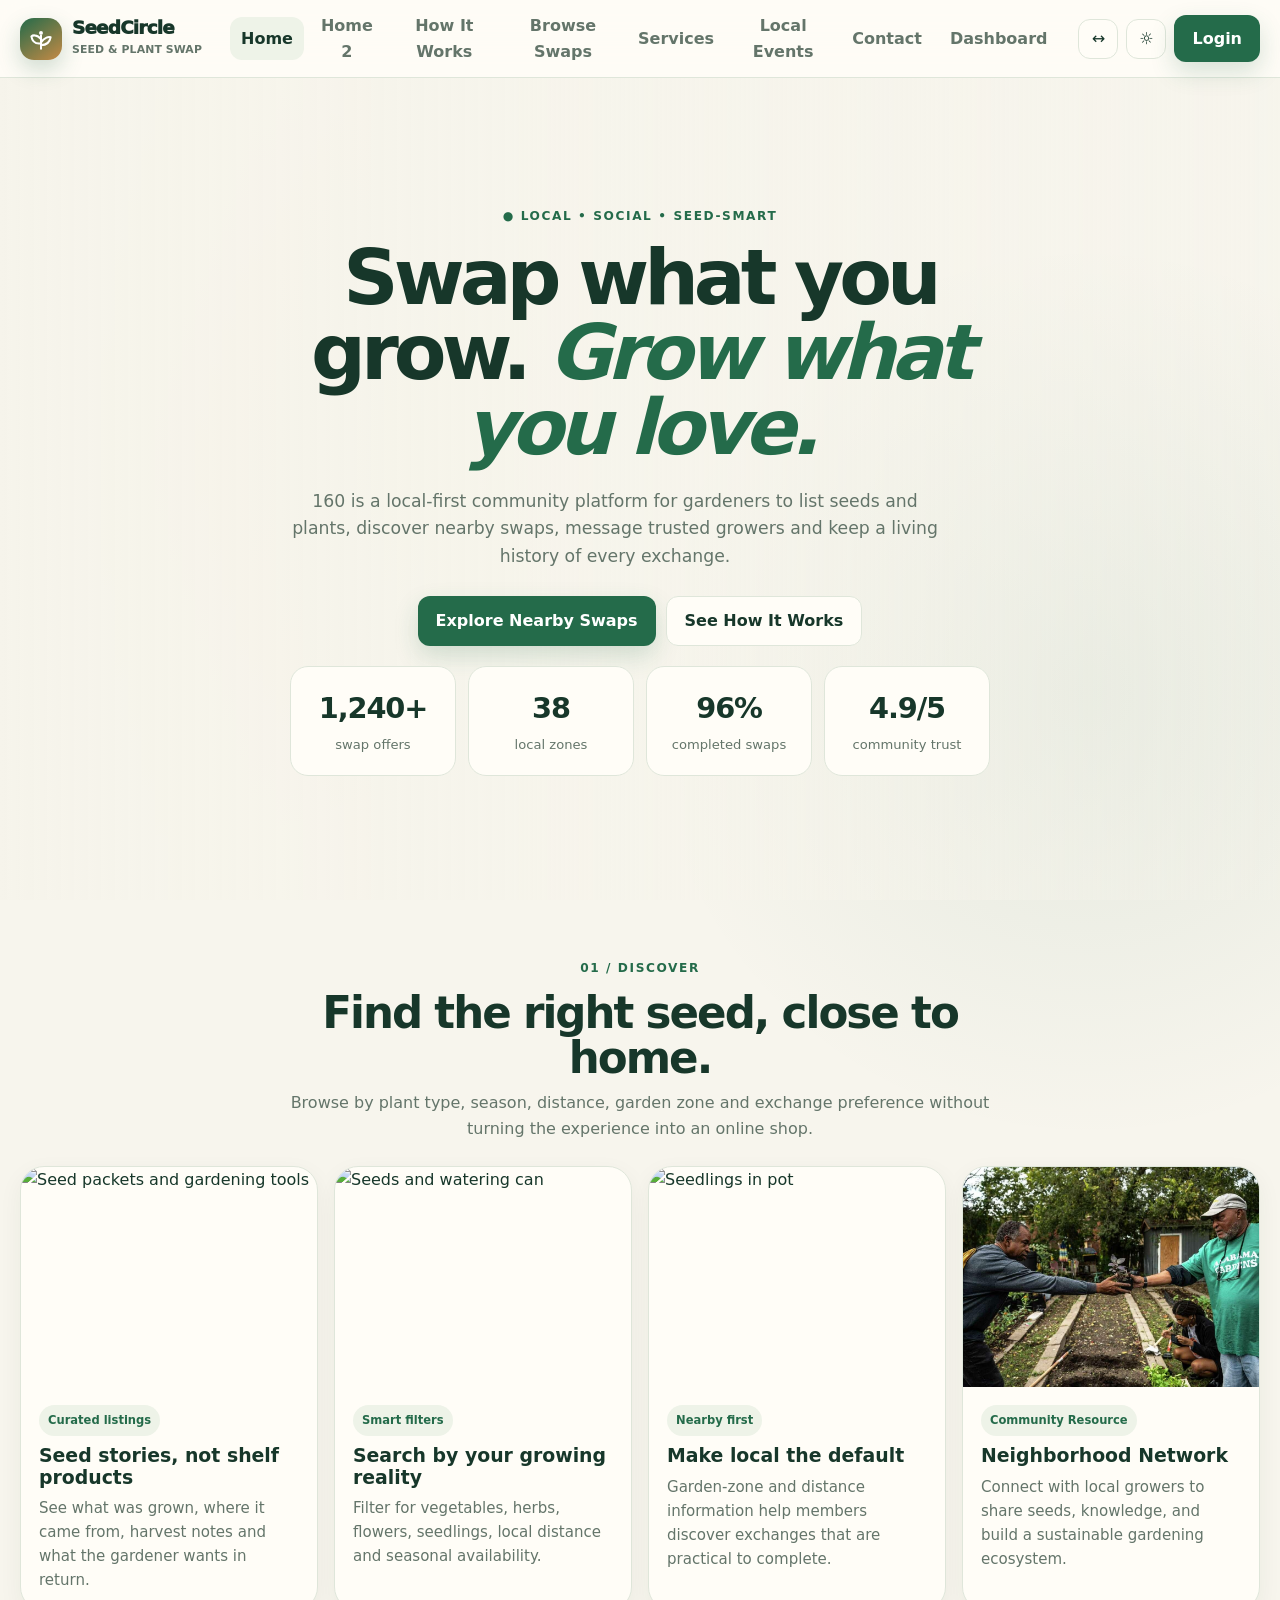
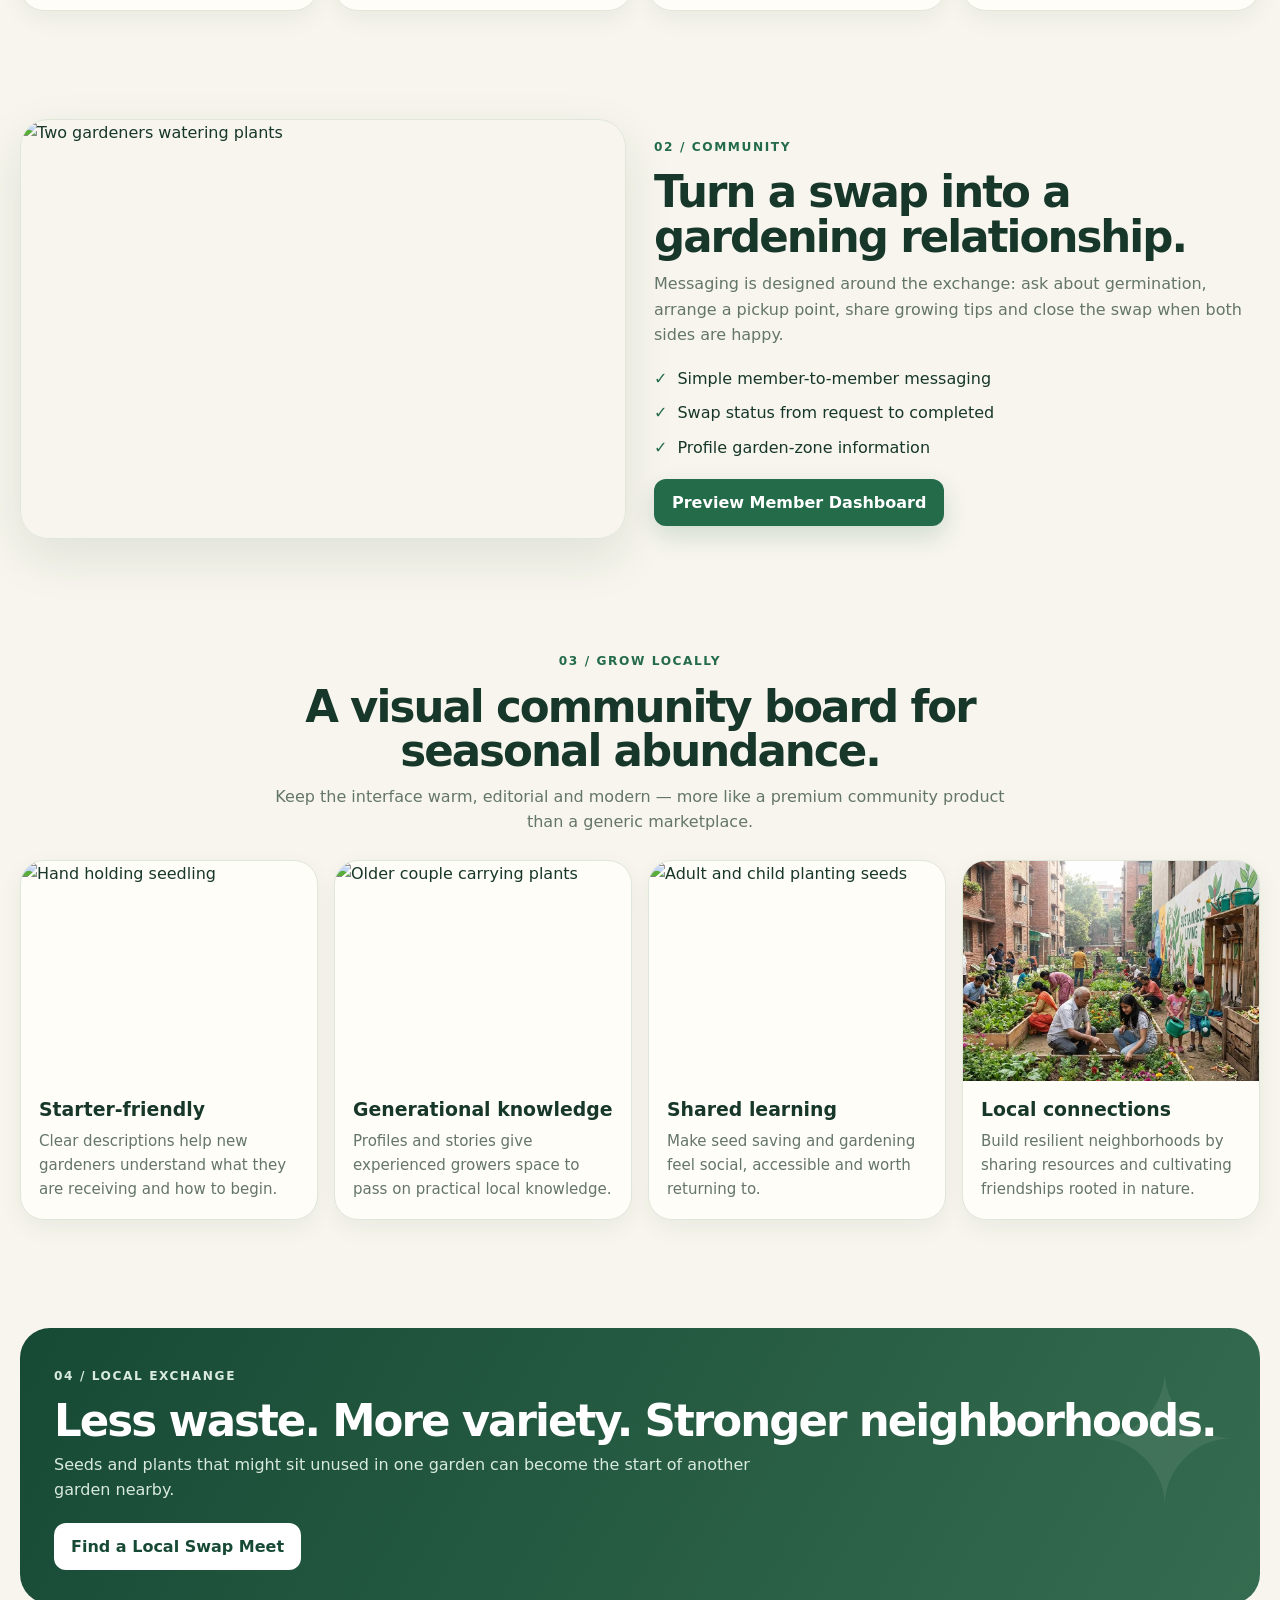
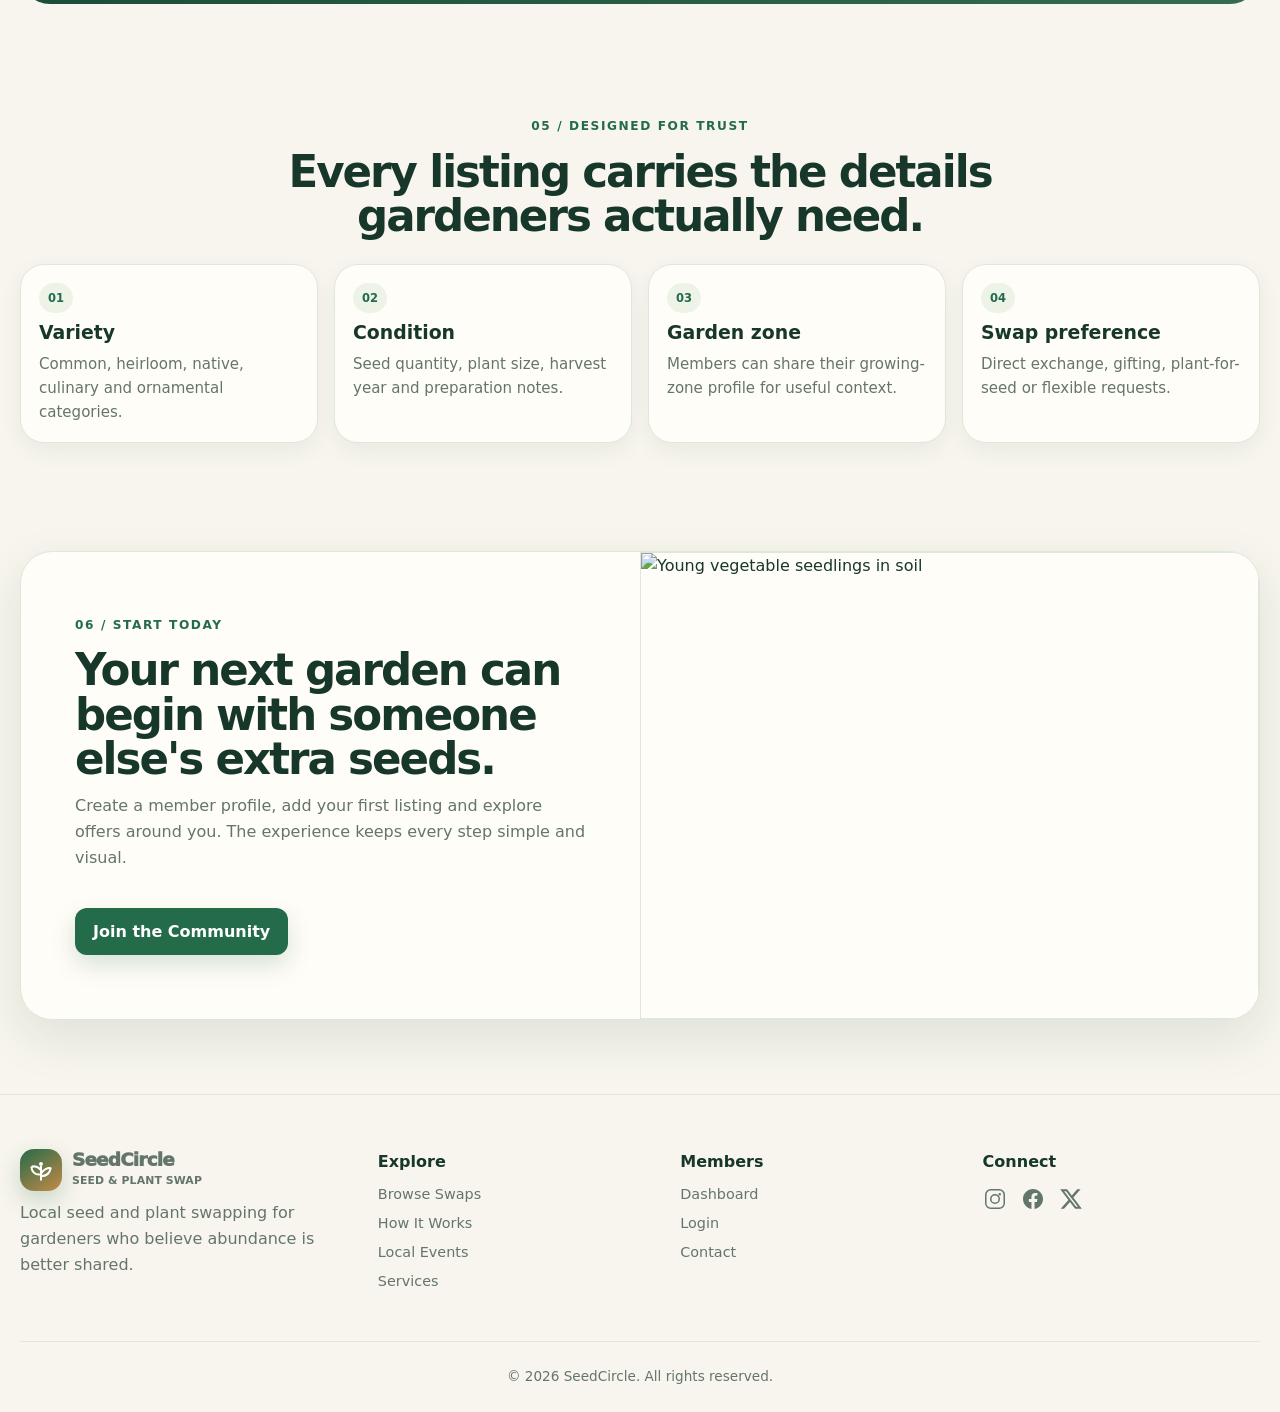
==== index.html @ cebc6e41 "Initial commit" ====
<!DOCTYPE html>
<html lang="en">
<head>
<meta charset="UTF-8">
<meta name="viewport" content="width=device-width, initial-scale=1.0">
<meta name="theme-color" content="#1d4d3b">
<meta name="description" content="160 — Local Seed & Plant Swap Community Platform. Discover, swap and grow with nearby gardeners.">
<link rel="icon" type="image/svg+xml" href="data:image/svg+xml,%3Csvg xmlns='http://www.w3.org/2000/svg' viewBox='0 0 32 32'%3E%3Cdefs%3E%3ClinearGradient id='g' x1='0%25' y1='0%25' x2='100%25' y2='100%25'%3E%3Cstop offset='0%25' stop-color='%23246b4a'/%3E%3Cstop offset='100%25' stop-color='%23c58a45'/%3E%3C/linearGradient%3E%3C/defs%3E%3Crect width='32' height='32' rx='9' fill='url(%23g)'/%3E%3Cpath d='M16 27V12M16 16C11 10 6 12 5 13c1 6 4 9 11 8M16 20c4-6 9-7 11-6-1 6-4 9-11 9' fill='none' stroke='%23ffffff' stroke-width='2.3' stroke-linecap='round' stroke-linejoin='round'/%3E%3Ccircle cx='16' cy='9' r='2.2' fill='%23ffffff'/%3E%3C/svg%3E">
<link rel="apple-touch-icon" href="data:image/svg+xml,%3Csvg xmlns='http://www.w3.org/2000/svg' viewBox='0 0 32 32'%3E%3Cdefs%3E%3ClinearGradient id='g' x1='0%25' y1='0%25' x2='100%25' y2='100%25'%3E%3Cstop offset='0%25' stop-color='%23246b4a'/%3E%3Cstop offset='100%25' stop-color='%23c58a45'/%3E%3C/linearGradient%3E%3C/defs%3E%3Crect width='32' height='32' rx='9' fill='url(%23g)'/%3E%3Cpath d='M16 27V12M16 16C11 10 6 12 5 13c1 6 4 9 11 8M16 20c4-6 9-7 11-6-1 6-4 9-11 9' fill='none' stroke='%23ffffff' stroke-width='2.3' stroke-linecap='round' stroke-linejoin='round'/%3E%3Ccircle cx='16' cy='9' r='2.2' fill='%23ffffff'/%3E%3C/svg%3E">
<title>160 — Local Seed & Plant Swap Community</title>
<link rel="stylesheet" href="css/style.css">

<style>
#home1 .hero-viewport {
    background: linear-gradient(90deg, rgba(246,244,235,1) 0%, rgba(246,244,235,0.85) 40%, rgba(246,244,235,0.2) 100%), url('https://images.pexels.com/photos/7782153/pexels-photo-7782153.jpeg?auto=compress&cs=tinysrgb&w=2400') center center / cover no-repeat;
    width: 100%;
}
#home1 .hero {
    grid-template-columns: 1fr;
}
#home1 .hero-copy {
    max-width: 700px;
    margin: 0 auto;
    text-align: center;
}
#home1 .hero-actions {
    justify-content: center;
}
#home1 .statbar {
    justify-content: center;
}
</style>

</head>
<body>
<header class="topbar">
<nav class="nav container">
<a class="brand" href="#" onclick="go('home1');return false" aria-label="SeedCircle Home"><span class="brand-mark"><svg viewBox="0 0 32 32" aria-hidden="true"><path d="M16 27V12M16 16C11 10 6 12 5 13c1 6 4 9 11 8M16 20c4-6 9-7 11-6-1 6-4 9-11 9" fill="none" stroke="currentColor" stroke-width="2.3" stroke-linecap="round" stroke-linejoin="round"/><circle cx="16" cy="9" r="2.2" fill="currentColor"/></svg></span><span><span class="brand-name">SeedCircle</span><span class="brand-sub">Seed & Plant Swap</span></span></a>
<div class="navlinks">
<button data-page="home1" onclick="go('home1')">Home</button>
<button data-page="home2" onclick="go('home2')">Home 2</button>
<button data-page="how" onclick="go('how')">How It Works</button>
<button data-page="browse" onclick="go('browse')">Browse Swaps</button>
<button data-page="service" onclick="go('service')">Services</button>
<button data-page="events" onclick="go('events')">Local Events</button>
<button data-page="contact" onclick="go('contact')">Contact</button>
<button data-page="dashboard" onclick="go('dashboard')">Dashboard</button>
</div>
<div class="nav-actions">
<button class="icon-btn" aria-label="Toggle RTL" onclick="toggleRTL()">↔</button>
<button class="icon-btn" aria-label="Toggle theme" onclick="toggleTheme()">☼</button>
<button class="contact-btn" onclick="go('login')">Login</button>
<button class="icon-btn hamb" aria-label="Menu" onclick="toggleMenu()">☰</button>
</div>
</nav>
<div class="mobile-panel" id="mobilePanel">
<div class="mobile-links">
<button onclick="go('home1')">Home</button>
<button onclick="go('home2')">Home 2</button>
<button onclick="go('how')">How It Works</button>
<button onclick="go('browse')">Browse Swaps</button>
<button onclick="go('service')">Services</button>
<button onclick="go('events')">Local Events</button>
<button onclick="go('contact')">Contact</button>
<button onclick="go('dashboard')">Dashboard</button>
</div>
<div class="mobile-actions-row">
<button class="icon-btn" aria-label="Toggle RTL" onclick="toggleRTL()">↔</button>
<button class="icon-btn" aria-label="Toggle theme" onclick="toggleTheme()">☼</button>
</div>
<button class="contact-btn" onclick="go('login')">Login</button>
</div>
</header>
<main>
<section id="home1" class="page active">
<div class="hero-viewport">
<div class="container">
<div class="hero">
<div class="hero-copy reveal">
<span class="eyebrow">● Local • Social • Seed-Smart</span>
<h1>Swap what you grow. <em style="color:var(--primary)">Grow what you love.</em></h1>
<p class="lead">160 is a local-first community platform for gardeners to list seeds and plants, discover nearby swaps, message trusted growers and keep a living history of every exchange.</p>
<div class="hero-actions"><button class="primary-btn" onclick="go('browse')">Explore Nearby Swaps</button><button class="ghost-btn" onclick="go('how')">See How It Works</button></div>
<div class="statbar">
<div class="stat"><strong>1,240+</strong><span>swap offers</span></div><div class="stat"><strong>38</strong><span>local zones</span></div><div class="stat"><strong>96%</strong><span>completed swaps</span></div><div class="stat"><strong>4.9/5</strong><span>community trust</span></div>
</div>
</div>
</div>
</div>
</div>
<div class="container">
<div class="section reveal">
<div class="section-head"><span class="eyebrow">01 / Discover</span><h2>Find the right seed, close to home.</h2><p>Browse by plant type, season, distance, garden zone and exchange preference without turning the experience into an online shop.</p></div>
<div class="grid-4">
<article class="card"><div class="card-media"><img src="https://images.pexels.com/photos/9154522/pexels-photo-9154522.jpeg?auto=compress&cs=tinysrgb&w=1800" alt="Seed packets and gardening tools"></div><div class="card-body"><span class="pill">Curated listings</span><h3>Seed stories, not shelf products</h3><p>See what was grown, where it came from, harvest notes and what the gardener wants in return.</p></div></article>
<article class="card"><div class="card-media"><img src="https://images.pexels.com/photos/7782901/pexels-photo-7782901.jpeg?auto=compress&cs=tinysrgb&w=1800" alt="Seeds and watering can"></div><div class="card-body"><span class="pill">Smart filters</span><h3>Search by your growing reality</h3><p>Filter for vegetables, herbs, flowers, seedlings, local distance and seasonal availability.</p></div></article>
<article class="card"><div class="card-media"><img src="https://images.pexels.com/photos/5263220/pexels-photo-5263220.jpeg?auto=compress&cs=tinysrgb&w=1800" alt="Seedlings in pot"></div><div class="card-body"><span class="pill">Nearby first</span><h3>Make local the default</h3><p>Garden-zone and distance information help members discover exchanges that are practical to complete.</p></div></article>
<article class="card"><div class="card-media"><img src="images/Neighborhood Network.png" alt="Plant swap community" style="object-fit: cover; width: 100%; height: 100%;"></div><div class="card-body"><span class="pill">Community Resource</span><h3>Neighborhood Network</h3><p>Connect with local growers to share seeds, knowledge, and build a sustainable gardening ecosystem.</p></div></article>
</div>
</div>
<div class="section reveal">
<div class="split">
<div class="split-media"><img src="https://images.pexels.com/photos/12916211/pexels-photo-12916211.jpeg?auto=compress&cs=tinysrgb&w=2400" alt="Two gardeners watering plants"></div>
<div class="copy"><span class="eyebrow">02 / Community</span><h2>Turn a swap into a gardening relationship.</h2><p>Messaging is designed around the exchange: ask about germination, arrange a pickup point, share growing tips and close the swap when both sides are happy.</p><div class="checks"><div class="check"><b>✓</b><span>Simple member-to-member messaging</span></div><div class="check"><b>✓</b><span>Swap status from request to completed</span></div><div class="check"><b>✓</b><span>Profile garden-zone information</span></div></div><button class="primary-btn" onclick="go('dashboard')">Preview Member Dashboard</button></div>
</div>
</div>
<div class="section reveal">
<div class="section-head"><span class="eyebrow">03 / Grow locally</span><h2>A visual community board for seasonal abundance.</h2><p>Keep the interface warm, editorial and modern — more like a premium community product than a generic marketplace.</p></div>
<div class="grid-4">
<article class="card"><div class="card-media"><img src="https://images.pexels.com/photos/5029780/pexels-photo-5029780.jpeg?auto=compress&cs=tinysrgb&w=1800" alt="Hand holding seedling"></div><div class="card-body"><h3>Starter-friendly</h3><p>Clear descriptions help new gardeners understand what they are receiving and how to begin.</p></div></article>
<article class="card"><div class="card-media"><img src="https://images.pexels.com/photos/7728995/pexels-photo-7728995.jpeg?auto=compress&cs=tinysrgb&w=1800" alt="Older couple carrying plants"></div><div class="card-body"><h3>Generational knowledge</h3><p>Profiles and stories give experienced growers space to pass on practical local knowledge.</p></div></article>
<article class="card"><div class="card-media"><img src="https://images.pexels.com/photos/7782192/pexels-photo-7782192.jpeg?auto=compress&cs=tinysrgb&w=1800" alt="Adult and child planting seeds"></div><div class="card-body"><h3>Shared learning</h3><p>Make seed saving and gardening feel social, accessible and worth returning to.</p></div></article>
<article class="card"><div class="card-media"><img src="images/Local connections.png" alt="Local plant exchange" style="object-fit: cover; width: 100%; height: 100%;"></div><div class="card-body"><h3>Local connections</h3><p>Build resilient neighborhoods by sharing resources and cultivating friendships rooted in nature.</p></div></article>
</div>
</div>
<div class="section reveal">
<div class="band"><span class="eyebrow" style="color:#d9eadf">04 / Local exchange</span><h2>Less waste. More variety. Stronger neighborhoods.</h2><p>Seeds and plants that might sit unused in one garden can become the start of another garden nearby.</p><button class="white-btn" onclick="go('events')">Find a Local Swap Meet</button></div>
</div>
<div class="section reveal">
<div class="section-head"><span class="eyebrow">05 / Designed for trust</span><h2>Every listing carries the details gardeners actually need.</h2></div>
<div class="grid-4">
<div class="card"><div class="card-body"><span class="pill">01</span><h3>Variety</h3><p>Common, heirloom, native, culinary and ornamental categories.</p></div></div>
<div class="card"><div class="card-body"><span class="pill">02</span><h3>Condition</h3><p>Seed quantity, plant size, harvest year and preparation notes.</p></div></div>
<div class="card"><div class="card-body"><span class="pill">03</span><h3>Garden zone</h3><p>Members can share their growing-zone profile for useful context.</p></div></div>
<div class="card"><div class="card-body"><span class="pill">04</span><h3>Swap preference</h3><p>Direct exchange, gifting, plant-for-seed or flexible requests.</p></div></div>
</div>
</div>
<div class="section reveal">
<div class="promo-card">
<div class="split">
<div class="copy"><span class="eyebrow">06 / Start today</span><h2>Your next garden can begin with someone else's extra seeds.</h2><p>Create a member profile, add your first listing and explore offers around you. The experience keeps every step simple and visual.</p><br><button class="primary-btn" onclick="go('login')">Join the Community</button></div>
<div class="split-media"><img src="https://images.pexels.com/photos/7658769/pexels-photo-7658769.jpeg?auto=compress&cs=tinysrgb&w=2400" alt="Young vegetable seedlings in soil"></div>
</div>
</div>
</div>
</div>
</section>
</main>
<footer>
<div class="container footer-grid">
<div><a class="brand" href="#" onclick="go('home1');return false" aria-label="SeedCircle Home"><span class="brand-mark"><svg viewBox="0 0 32 32" aria-hidden="true"><path d="M16 27V12M16 16C11 10 6 12 5 13c1 6 4 9 11 8M16 20c4-6 9-7 11-6-1 6-4 9-11 9" fill="none" stroke="currentColor" stroke-width="2.3" stroke-linecap="round" stroke-linejoin="round"/><circle cx="16" cy="9" r="2.2" fill="currentColor"/></svg></span><span><span class="brand-name">SeedCircle</span><span class="brand-sub">Seed & Plant Swap</span></span></a><p style="margin-top:9px">Local seed and plant swapping for gardeners who believe abundance is better shared.</p></div>
<div><div class="footer-title">Explore</div><div class="mini-links"><a href="#" onclick="go('browse');return false">Browse Swaps</a><a href="#" onclick="go('how');return false">How It Works</a><a href="#" onclick="go('events');return false">Local Events</a><a href="#" onclick="go('service');return false">Services</a></div></div>
<div><div class="footer-title">Members</div><div class="mini-links"><a href="#" onclick="go('dashboard');return false">Dashboard</a><a href="#" onclick="go('login');return false">Login</a><a href="#" onclick="go('contact');return false">Contact</a></div></div>
<div><div class="footer-title">Connect</div><div class="social-icons"><a href="#" aria-label="Instagram"><svg viewBox="0 0 24 24" width="24" height="24" fill="currentColor"><path d="M7.75 2h8.5A5.75 5.75 0 0 1 22 7.75v8.5A5.75 5.75 0 0 1 16.25 22h-8.5A5.75 5.75 0 0 1 2 16.25v-8.5A5.75 5.75 0 0 1 7.75 2zm0 1.5A4.25 4.25 0 0 0 3.5 7.75v8.5A4.25 4.25 0 0 0 7.75 20.5h8.5A4.25 4.25 0 0 0 20.5 16.25v-8.5A4.25 4.25 0 0 0 16.25 3.5h-8.5zM12 7a5 5 0 1 1 0 10 5 5 0 0 1 0-10zm0 1.5a3.5 3.5 0 1 0 0 7 3.5 3.5 0 0 0 0-7zm4.75-2.5a1.25 1.25 0 1 1 0 2.5 1.25 1.25 0 0 1 0-2.5z"/></svg></a><a href="#" aria-label="Facebook"><svg viewBox="0 0 24 24" width="24" height="24" fill="currentColor"><path d="M22 12c0-5.523-4.477-10-10-10S2 6.477 2 12c0 4.991 3.657 9.128 8.438 9.878v-6.987h-2.54V12h2.54V9.797c0-2.506 1.492-3.89 3.777-3.89 1.094 0 2.238.195 2.238.195v2.46h-1.26c-1.243 0-1.63.771-1.63 1.562V12h2.773l-.443 2.89h-2.33v6.988C18.343 21.128 22 16.991 22 12z"/></svg></a><a href="#" aria-label="X (Twitter)"><svg viewBox="0 0 24 24" width="24" height="24" fill="currentColor"><path d="M18.244 2.25h3.308l-7.227 8.26 8.502 11.24H16.17l-5.214-6.817L4.99 21.75H1.68l7.73-8.835L1.254 2.25H8.08l4.713 6.231zm-1.161 17.52h1.833L7.084 4.126H5.117z"/></svg></a></div></div>
</div>


<div class="container copyright"><p>&copy; 2026 SeedCircle. All rights reserved.</p></div>
</footer>
<div class="toast" id="toast"></div>
<script src="js/script.js"></script>

<button id="scrollToTopBtn" aria-label="Scroll to top" title="Scroll to top">
    <svg viewBox="0 0 24 24" width="24" height="24" stroke="currentColor" stroke-width="2.5" fill="none" stroke-linecap="round" stroke-linejoin="round"><polyline points="18 15 12 9 6 15"></polyline></svg>
</button>
</body>

</html>
---- css/style.css ----
:root{
--bg:#f7f5ed;--surface:#fffdf7;--surface2:#eef3e8;--ink:#17372a;--muted:#64756a;
--primary:#246b4a;--primary2:#174a35;--accent:#c58a45;--line:#dfe6da;--shadow:0 18px 50px rgba(24,55,42,.10);
--radius:24px;--max:1240px;--header:78px
}
[data-theme="dark"]{
--bg:#101914;--surface:#17221c;--surface2:#1d2b23;--ink:#edf5e9;--muted:#aebbb1;
--primary:#6fc18f;--primary2:#4d9c70;--accent:#e1ad6e;--line:#2d3b32;--shadow:0 18px 50px rgba(0,0,0,.28)
}
*{box-sizing:border-box;margin:0;padding:0}
html{scroll-behavior:smooth}
body{font-family:Inter,ui-sans-serif,system-ui,-apple-system,BlinkMacSystemFont,"Segoe UI",sans-serif;background:
radial-gradient(circle at 15% 10%,rgba(197,138,69,.09),transparent 24rem),
radial-gradient(circle at 85% 15%,rgba(36,107,74,.09),transparent 28rem),var(--bg);color:var(--ink);line-height:1.6;overflow-x:hidden}
img{display:block;width:100%;height:100%;object-fit:cover}
button,input,select,textarea{font:inherit}
button{cursor:pointer}
a{text-decoration:none;color:inherit}
.container{width:min(var(--max),calc(100% - 32px));margin:auto}
.topbar{height:var(--header);position:sticky;top:0;z-index:1000;background:color-mix(in srgb,var(--surface) 88%,transparent);backdrop-filter:blur(18px);border-bottom:1px solid var(--line)}
.nav{height:100%;display:grid;grid-template-columns:190px 1fr auto;align-items:center;gap:20px}
.brand{display:flex;align-items:center;gap:10px;font-weight:900;letter-spacing:-.04em;font-size:1.25rem}
.brand:hover .brand-mark{transform:rotate(-5deg) scale(1.04)}
.brand-mark{width:42px;height:42px;border-radius:14px;display:grid;place-items:center;background:linear-gradient(145deg,var(--primary),var(--accent));color:#fff;box-shadow:0 9px 22px rgba(36,107,74,.22);transition:.25s;overflow:hidden;position:relative}
.brand-mark svg{width:28px;height:28px;display:block}
.navlinks{display:flex;justify-content:center;gap:6px;align-items:center}
.navlinks button,.mobile-links button{border:0;background:transparent;color:var(--muted);font-weight:700;padding:9px 11px;border-radius:12px;transition:.25s}
.navlinks button:hover,.navlinks button.active,.mobile-links button:hover,.mobile-links button.active{color:var(--ink);background:var(--surface2)}
.nav-actions{display:flex;align-items:center;gap:8px}
.icon-btn{width:40px;height:40px;border:1px solid var(--line);background:var(--surface);color:var(--ink);border-radius:12px;display:grid;place-items:center;font-size:1rem}
.contact-btn,.primary-btn{border:0;background:var(--primary);color:#fff;padding:11px 18px;border-radius:12px;font-weight:800;transition:.25s;box-shadow:0 10px 24px rgba(36,107,74,.18)}
.contact-btn:hover,.primary-btn:hover{background:var(--primary2);transform:translateY(-2px)}
.hamb{display:none}
.page{animation:pageIn .5s ease both}
/* .page.active removed for separate files */
@keyframes pageIn{from{opacity:0;transform:translateY(10px)}to{opacity:1;transform:none}}
.hero{min-height:calc(100vh - var(--header));display:grid;grid-template-columns:1.02fr .98fr;align-items:center;gap:46px;padding:46px 0}
.hero-copy .eyebrow,.eyebrow{display:inline-flex;align-items:center;gap:8px;color:var(--primary);font-weight:900;text-transform:uppercase;letter-spacing:.13em;font-size:.76rem;margin-bottom:13px}
h1{font-size:clamp(2.55rem,6vw,5.8rem);line-height:.98;letter-spacing:-.065em;max-width:760px}
h2{font-size:clamp(1.8rem,3.4vw,3rem);line-height:1.02;letter-spacing:-.045em}
h3{font-size:1.18rem;line-height:1.15}
.lead{font-size:clamp(1rem,1.35vw,1.16rem);color:var(--muted);max-width:650px;margin:22px 0 26px}
.hero-actions{display:flex;flex-wrap:wrap;gap:10px}
.ghost-btn{border:1px solid var(--line);background:var(--surface);color:var(--ink);padding:11px 18px;border-radius:12px;font-weight:800}
.hero-art{height:min(650px,68vh);border-radius:34px;overflow:hidden;box-shadow:var(--shadow);position:relative;border:1px solid var(--line)}
.hero-art:after{content:"";position:absolute;inset:0;background:linear-gradient(180deg,transparent 55%,rgba(10,28,18,.58))}
.floating{position:absolute;z-index:2;background:rgba(255,255,255,.9);color:#17372a;border:1px solid rgba(255,255,255,.55);backdrop-filter:blur(10px);border-radius:16px;padding:12px 14px;box-shadow:0 12px 28px rgba(0,0,0,.13)}
.float-a{left:18px;bottom:18px}.float-b{right:18px;top:18px}
[data-theme="dark"] .floating{background:rgba(20,34,27,.88);color:#edf5e9}
.section{padding:54px 0}
.section-head{text-align:center;max-width:760px;margin:0 auto 25px}
.section-head p{color:var(--muted);margin-top:10px}
.grid-3{display:grid;grid-template-columns:repeat(3,1fr);gap:18px}
.grid-4{display:grid;grid-template-columns:repeat(4,1fr);gap:16px}
.grid-2{display:grid;grid-template-columns:repeat(2,1fr);gap:20px}
.card{background:var(--surface);border:1px solid var(--line);border-radius:var(--radius);overflow:hidden;box-shadow:0 8px 25px rgba(24,55,42,.055);transition:transform .3s,box-shadow .3s,border-color .3s}
.card:hover{transform:translateY(-7px);box-shadow:var(--shadow);border-color:color-mix(in srgb,var(--primary) 40%,var(--line))}
.card-media{height:220px;overflow:hidden}
.card-media img{transition:transform .65s}
.card:hover .card-media img{transform:scale(1.06)}
.card-body{padding:18px}
.card-body p{color:var(--muted);font-size:.94rem;margin-top:8px}
.pill{display:inline-flex;padding:6px 9px;border-radius:999px;background:var(--surface2);color:var(--primary);font-weight:800;font-size:.72rem;margin-bottom:9px}
.center{text-align:center}
.split{display:grid;grid-template-columns:1fr 1fr;gap:28px;align-items:center}
.split-media{height:420px;border-radius:28px;overflow:hidden;box-shadow:var(--shadow);border:1px solid var(--line)}
.copy p{color:var(--muted);margin:12px 0}
.checks{display:grid;gap:9px;margin:18px 0}
.check{display:flex;gap:10px;align-items:flex-start}
.check b{color:var(--primary)}
.statbar{display:grid;grid-template-columns:repeat(4,1fr);gap:12px;margin-top:20px}
.stat{background:var(--surface);border:1px solid var(--line);border-radius:18px;padding:18px;text-align:center}
.stat strong{font-size:1.8rem;display:block;letter-spacing:-.04em}
.stat span{color:var(--muted);font-size:.82rem}
.process{display:grid;grid-template-columns:repeat(4,1fr);gap:14px}
.step{padding:20px;background:var(--surface);border:1px solid var(--line);border-radius:20px;position:relative}
.step-num{width:34px;height:34px;border-radius:11px;background:var(--primary);color:white;display:grid;place-items:center;font-weight:900;margin-bottom:14px}
.step p{color:var(--muted);font-size:.9rem;margin-top:7px}
.band{background:linear-gradient(120deg,var(--primary2),#356c50);color:white;border-radius:30px;padding:34px;position:relative;overflow:hidden}
.band:after{content:"✦";position:absolute;right:20px;top:-30px;font-size:180px;opacity:.08}
.band p{color:#d9eadf;margin:8px 0 20px;max-width:700px}
.white-btn{background:#fff;color:#174a35;border:0;border-radius:12px;padding:11px 17px;font-weight:900}
.toolbar{display:grid;grid-template-columns:1.4fr .8fr .8fr .7fr;gap:10px;margin:18px 0}
.field{width:100%;border:1px solid var(--line);background:var(--surface);color:var(--ink);border-radius:13px;padding:12px 13px;outline:none}
.field:focus{border-color:var(--primary);box-shadow:0 0 0 3px rgba(36,107,74,.1)}
.swap-grid{display:grid;grid-template-columns:repeat(3,1fr);gap:18px}
.swap-card{background:var(--surface);border:1px solid var(--line);border-radius:22px;overflow:hidden;transition:.3s}
.swap-card:hover{transform:translateY(-6px);box-shadow:var(--shadow)}
.swap-photo{height:230px;position:relative}
.swap-photo img{width:100%;height:100%;object-fit:cover;}
.swap-tag{position:absolute;top:12px;left:12px;background:rgba(255,255,255,.92);color:#17372a;padding:6px 9px;border-radius:999px;font-weight:900;font-size:.7rem}
.swap-content{padding:16px}
.swap-meta{display:flex;justify-content:space-between;gap:10px;color:var(--muted);font-size:.78rem;margin:10px 0}
.swap-footer{display:flex;justify-content:space-between;align-items:center;margin-top:12px}
.avatar{width:34px;height:34px;border-radius:50%;display:grid;place-items:center;background:var(--surface2);font-weight:900;color:var(--primary)}
.event-card{display:grid;grid-template-columns:180px 1fr;gap:0}
.event-date{background:var(--primary);color:#fff;display:grid;place-items:center;padding:18px;text-align:center}
.event-date strong{font-size:2.2rem;line-height:1}.event-date span{font-weight:800;opacity:.85}
.event-info{padding:18px}
.event-info p{color:var(--muted);font-size:.9rem;margin:7px 0}
.dashboard{display:grid;grid-template-columns:240px 1fr;gap:18px}
.side{background:var(--surface);border:1px solid var(--line);border-radius:22px;padding:12px;height:max-content;position:sticky;top:95px}
.side button{width:100%;text-align:left;border:0;background:transparent;color:var(--muted);padding:11px;border-radius:12px;font-weight:800}
.side button.active,.side button:hover{background:var(--surface2);color:var(--ink)}
.dash-main{min-width:0}
.dash-grid{display:grid;grid-template-columns:repeat(3,1fr);gap:14px}
.metric{padding:18px;background:var(--surface);border:1px solid var(--line);border-radius:18px}
.metric small{color:var(--muted)}.metric strong{font-size:1.8rem;display:block;margin-top:4px}
.table-wrap{overflow:auto;border:1px solid var(--line);border-radius:18px;background:var(--surface)}
table{width:100%;border-collapse:collapse;min-width:680px}
th,td{text-align:left;padding:13px;border-bottom:1px solid var(--line);font-size:.86rem}
th{color:var(--muted);font-size:.75rem;text-transform:uppercase;letter-spacing:.08em}
.status{display:inline-flex;padding:5px 8px;border-radius:999px;background:var(--surface2);color:var(--primary);font-weight:900;font-size:.7rem}
.form-card{max-width:760px;margin:auto;background:var(--surface);border:1px solid var(--line);border-radius:26px;padding:24px;box-shadow:var(--shadow)}
.form-grid{display:grid;grid-template-columns:1fr 1fr;gap:12px}
.form-group{display:grid;gap:7px}.form-group.full{grid-column:1/-1}
label{font-size:.78rem;font-weight:900;color:var(--muted)}
textarea.field{min-height:120px;resize:vertical}
.login-shell{display:grid;grid-template-columns:1fr .9fr;gap:24px;align-items:stretch}
.login-card{background:var(--surface);border:1px solid var(--line);border-radius:28px;padding:28px;box-shadow:var(--shadow)}
.login-art{border-radius:28px;overflow:hidden;min-height:520px;position:relative}
.login-art .overlay{position:absolute;inset:auto 20px 20px;background:rgba(11,34,22,.76);color:#fff;border-radius:18px;padding:18px;backdrop-filter:blur(8px)}
.toast{position:fixed;right:18px;bottom:18px;z-index:2000;background:var(--ink);color:var(--bg);padding:12px 16px;border-radius:13px;box-shadow:var(--shadow);transform:translateY(30px);opacity:0;pointer-events:none;transition:.3s}
.toast.show{transform:none;opacity:1}
.reveal{opacity:0;transform:translateY(18px);transition:.7s ease}.reveal.in{opacity:1;transform:none}
.brand-name{font-size:1.15rem;line-height:1}.brand-sub{display:block;font-size:.62rem;letter-spacing:.12em;text-transform:uppercase;color:var(--muted);margin-top:2px}
.social-row{display:grid;grid-template-columns:1fr 1fr;gap:10px;margin:14px 0}.social-btn{height:44px;border:1px solid var(--line);border-radius:13px;background:var(--surface);display:flex;align-items:center;justify-content:center;gap:9px;font-weight:800;color:var(--ink);transition:.25s}.social-btn:hover{transform:translateY(-2px);border-color:var(--primary);box-shadow:0 10px 24px rgba(24,55,42,.09)}.social-btn svg{width:19px;height:19px;flex:none}
.auth-switch{display:flex;justify-content:center;gap:5px;margin-top:14px;font-size:.88rem;color:var(--muted)}.auth-switch button,.forgot-link{border:0;background:none;color:var(--primary);font-weight:900;padding:0;cursor:pointer}.auth-options{display:flex;justify-content:space-between;align-items:center;gap:10px;margin-top:10px;font-size:.82rem}.remember{display:flex;align-items:center;gap:7px;color:var(--muted);font-weight:700}.remember input{accent-color:var(--primary)}.terms{display:flex;align-items:flex-start;gap:8px;color:var(--muted);font-size:.8rem;margin-top:10px}.terms input{margin-top:4px;accent-color:var(--primary)}
.auth-page{min-height:calc(100vh - 40px);display:grid;place-items:center;padding:24px 0}.auth-wrap{width:min(440px,100%);margin:auto}.auth-logo{display:flex;justify-content:center;margin-bottom:14px}.auth-logo .brand{font-size:1.35rem}.auth-logo .brand-mark{width:48px;height:48px}.auth-card{padding:24px!important;border-radius:24px}.auth-title{text-align:center}.auth-title h1{font-size:clamp(2rem,6vw,2.8rem);margin-bottom:4px}.auth-title p{font-size:.9rem}
body.auth-mode .topbar,body.auth-mode>footer{display:none}body.auth-mode main{min-height:100vh}body.auth-mode .page.active{min-height:100vh}body.auth-mode .auth-extra{display:none}body.dashboard-mode .topbar,body.dashboard-mode>footer{display:none}body.dashboard-mode main{min-height:100vh}
footer{margin-top:20px;border-top:1px solid var(--line);padding:54px 0 24px;color:var(--muted)}
.footer-grid{display:grid;grid-template-columns:1.2fr 1fr 1fr;gap:25px}.footer-title{font-weight:900;color:var(--ink);margin-bottom:8px}
.mini-links{display:grid;gap:6px;font-size:.9rem}
.emoji-card{min-height:100%;display:grid;place-items:center;text-align:center;padding:28px;background:linear-gradient(145deg,var(--surface2),var(--surface));border:1px solid var(--line);border-radius:24px}
.big-emoji{font-size:4.2rem;filter:drop-shadow(0 10px 10px rgba(0,0,0,.08));margin-bottom:12px}
.notice{padding:12px 14px;border-left:4px solid var(--accent);background:var(--surface2);border-radius:12px;color:var(--muted);font-size:.88rem}
.mapbox{height:270px;border-radius:24px;background:
linear-gradient(135deg,rgba(36,107,74,.12),rgba(197,138,69,.15)),
repeating-linear-gradient(45deg,transparent 0 18px,rgba(36,107,74,.06) 18px 20px);border:1px solid var(--line);display:grid;place-items:center;text-align:center;color:var(--muted)}
.mobile-panel{display:none}
@media(max-width:1050px){
.nav{grid-template-columns:auto auto;justify-content:space-between}.navlinks,.nav-actions .contact-btn{display:none}.hamb{display:grid}
.nav-actions{gap:7px}.mobile-panel{position:absolute;top:var(--header);left:0;right:0;background:var(--surface);border-bottom:1px solid var(--line);padding:24px 12px;box-shadow:var(--shadow)}
.mobile-panel.open{display:block}.mobile-links{display:flex;flex-direction:column;gap:12px;align-items:center}.mobile-links button{text-align:center;width:100%;padding:12px;font-size:1.1rem;font-weight:800}
.hero{grid-template-columns:1fr}.hero-art{height:500px}.grid-4{grid-template-columns:repeat(2,1fr)}
.swap-grid{grid-template-columns:repeat(2,1fr)}.process{grid-template-columns:repeat(2,1fr)}
}
@media(max-width:760px){
:root{--header:68px}.container{width:min(var(--max),calc(100% - 22px))}
.hero{padding:54px 0 24px 0;gap:24px;text-align:center}.hero-actions{justify-content:center}.hero-art{height:390px;border-radius:24px}
#home2 .hero-art{height:auto;border:none;box-shadow:none;overflow:visible;background:transparent}
#home2 .hero-art img{height:390px;border-radius:24px;border:1px solid var(--line);box-shadow:var(--shadow)}
#home2 .hero-art:after{height:390px;border-radius:24px}
#home2 .floating{position:static;width:100%;margin-top:14px;box-sizing:border-box}
.section{padding:38px 0}.grid-3,.grid-2,.swap-grid,.dash-grid,.process{grid-template-columns:1fr}.grid-4{grid-template-columns:1fr 1fr}
.split,.login-shell{grid-template-columns:1fr}.split-media{height:300px}.toolbar{grid-template-columns:1fr 1fr}
.dashboard{grid-template-columns:1fr}.side{position:static;display:flex;gap:5px;overflow:auto}.side button{min-width:max-content}
.statbar{grid-template-columns:1fr 1fr}.event-card{grid-template-columns:1fr}.event-date{padding:12px;min-height:180px}
.form-grid{grid-template-columns:1fr}.form-group.full{grid-column:auto}.footer-grid{grid-template-columns:1fr}.auth-switch{white-space:nowrap}
h1{font-size:clamp(2.4rem,13vw,4rem)}
.auth-page{display:flex;flex-direction:column;justify-content:center}
.auth-top-actions{position:static!important;width:min(440px,100%);margin:0 auto 12px;justify-content:flex-end}
}
@media(max-width:420px){
.grid-4{grid-template-columns:1fr}.toolbar{grid-template-columns:1fr}.hero-actions>*{width:100%;text-align:center}
.hero-art{height:320px}.card-media{height:190px}.section{padding:32px 0}
#home2 .hero-art img{height:320px} #home2 .hero-art:after{height:320px}
}
@media(prefers-reduced-motion:reduce){
*,*:before,*:after{scroll-behavior:auto!important;animation:none!important;transition:none!important}
}
/* SeedCircle polish: richer motion, hover depth, dashboard controls */
.brand-name{font-weight:950;display:block;line-height:1}.brand-sub{display:block;font-size:.68rem;font-weight:700;color:var(--muted);margin-top:3px;letter-spacing:.01em}.brand:hover .brand-name{color:var(--primary)}
.page.active .section-head,.page.active .hero,.page.active .split,.page.active .grid-2,.page.active .grid-3,.page.active .card,.page.active .section,.page.active .table-wrap,.page.active .dashboard{animation:riseIn .65s cubic-bezier(.2,.7,.2,1) both}
.page.active .card:nth-child(2),.page.active .grid-3>*:nth-child(2){animation-delay:.08s}.page.active .card:nth-child(3),.page.active .grid-3>*:nth-child(3){animation-delay:.16s}.page.active .card:nth-child(4){animation-delay:.24s}
.card,.metric,.emoji-card,.section,.split,.table-wrap,.side,.login-card,.auth-logo{transition:transform .32s ease,box-shadow .32s ease,border-color .32s ease}
.card:hover,.metric:hover,.emoji-card:hover,.table-wrap:hover,.login-card:hover{transform:translateY(-6px);box-shadow:0 24px 55px rgba(24,55,42,.14);border-color:color-mix(in srgb,var(--primary) 35%,var(--line))}
.card-media img{transition:transform .6s cubic-bezier(.2,.7,.2,1),filter .4s}.card:hover .card-media img{transform:scale(1.055);filter:saturate(1.08)}
.section-head h1,.section-head h2,.hero h1,.hero h2{animation:textIn .7s ease both}.primary-btn,.contact-btn,.dash-home,.side button,.navlinks button,.mobile-links button,.icon-btn,.social-btn{transition:transform .22s ease,box-shadow .22s ease,background .22s ease,border-color .22s ease}.primary-btn:hover,.contact-btn:hover,.dash-home:hover,.social-btn:hover{transform:translateY(-3px);box-shadow:0 14px 30px rgba(36,107,74,.2)}
@keyframes riseIn{from{opacity:0;transform:translateY(18px)}to{opacity:1;transform:none}}@keyframes textIn{from{opacity:0;transform:translateY(10px)}to{opacity:1;transform:none}}
.dashbar{position:sticky;top:0;z-index:50;display:flex;align-items:center;justify-content:space-between;gap:20px;padding:14px max(16px,calc((100vw - var(--max))/2));background:color-mix(in srgb,var(--surface) 94%,transparent);border-bottom:1px solid var(--line);backdrop-filter:blur(18px);box-shadow:0 8px 30px rgba(24,55,42,.07)}.dashbar-actions{display:flex;align-items:center;gap:8px}.dash-home{border:1px solid var(--line);background:var(--surface);color:var(--ink);padding:10px 15px;border-radius:12px;font-weight:800}.side button{position:relative}.side button:hover,.side button.active{transform:translateX(4px);box-shadow:0 8px 20px rgba(36,107,74,.10)}
body.auth-mode{background:radial-gradient(circle at 20% 10%,rgba(197,138,69,.14),transparent 24rem),radial-gradient(circle at 85% 85%,rgba(36,107,74,.13),transparent 25rem),var(--bg)}body.auth-mode .auth-page{min-height:100vh;display:grid;place-items:center;padding:20px 0}.auth-logo{margin-bottom:10px}.auth-logo .brand{justify-content:center}.auth-logo .brand-mark{width:48px;height:48px}.auth-logo:hover{transform:translateY(-2px)}
@media(max-width:700px){.dashbar{padding:11px 16px}.dashbar .brand-sub{display:none}.dashbar .brand-mark{width:38px;height:38px}.dash-home{padding:9px 11px;font-size:.8rem}.side button:hover,.side button.active{transform:translateY(-2px)}}
@media(prefers-reduced-motion:reduce){*,*:before,*:after{animation-duration:.01ms!important;transition-duration:.01ms!important;scroll-behavior:auto!important}}
.footer-grid{grid-template-columns:1.2fr 1fr 1fr 1fr!important}
@media(max-width:760px){
    .footer-grid{grid-template-columns:1fr!important; text-align:center; gap:30px;}
    footer .brand{justify-content:center;}
    footer .social-icons{justify-content:center;}
    .copyright{text-align:center;}
}
.social-icons { display: flex; gap: 14px; margin-top: 12px; }
.social-icons a { color: var(--muted); transition: color 0.3s, transform 0.3s; display: block; }
.social-icons a:hover { color: var(--primary); transform: translateY(-4px); }

#scrollToTopBtn {
    position: fixed;
    bottom: 25px;
    right: 25px;
    z-index: 1000;
    width: 48px;
    height: 48px;
    border-radius: 50%;
    background-color: var(--primary);
    color: #fff;
    border: none;
    cursor: pointer;
    display: flex;
    justify-content: center;
    align-items: center;
    box-shadow: 0 10px 24px rgba(36,107,74,0.3);
    opacity: 0;
    visibility: hidden;
    transform: translateY(20px);
    transition: all 0.3s cubic-bezier(0.2, 0.8, 0.2, 1);
}
#scrollToTopBtn.show {
    opacity: 1;
    visibility: visible;
    transform: translateY(0);
}
#scrollToTopBtn:hover {
    background-color: var(--primary2);
    transform: translateY(-5px);
    box-shadow: 0 14px 28px rgba(36,107,74,0.4);
}
/* Ensure toast doesn't overlap scroll to top btn on mobile */
@media(max-width:760px){
    #scrollToTopBtn { bottom: 25px; right: 25px; }
    .toast { bottom: 85px; }
}

.copyright {
    border-top: 1px solid var(--line);
    padding-top: 24px;
    margin-top: 48px;
    text-align: center;
    font-size: 0.85rem;
    color: var(--muted);
}

.mini-links a { transition: color 0.25s, transform 0.25s; display: inline-block; }
.mini-links a:hover { color: var(--primary); transform: translateX(5px); }

.promo-card { background: var(--surface); border: 1px solid var(--line); border-radius: 32px; box-shadow: var(--shadow); overflow: hidden; transition: transform 0.4s cubic-bezier(0.2,0.8,0.2,1), box-shadow 0.4s ease; }
.promo-card:hover { transform: translateY(-8px); box-shadow: 0 24px 60px rgba(24,55,42,.15); }
.promo-card .split { gap: 0; align-items: stretch; }
.promo-card .copy { padding: 64px 54px; display: flex; flex-direction: column; justify-content: center; align-items: flex-start; }
.promo-card .split-media { border-radius: 0; box-shadow: none; height: 100%; min-height: 400px; }
.promo-card .split-media img { height: 100%; object-fit: cover; }
@media(max-width:960px) { .promo-card .copy { padding: 40px 24px; } .promo-card .split-media { min-height: 300px; } }

.page-header { min-height: 45vh; display: flex; flex-direction: column; justify-content: center; align-items: center; text-align: center; margin: -54px calc(50% - 50vw) 54px; width: 100vw; max-width: 100vw; padding: 80px 20px; background: var(--ink); color: white; border-radius: 0; }
.page-header h1, .page-header h2 { color: white; margin-bottom: 15px; }
.page-header p { margin-left: auto; margin-right: auto; max-width: 650px; color: rgba(255, 255, 255, 0.85); }
.page-header .eyebrow { color: var(--bg); background: rgba(255,255,255,0.1); border: 1px solid rgba(255,255,255,0.2); padding: 6px 16px; border-radius: 999px; margin-bottom: 24px; }

/* FAQ Section */
.faq-section { width: 100%; }
.faq-item { border-bottom: 1px solid var(--line); padding: 22px 0; }
.faq-item:last-child { border-bottom: none; }
.faq-question { font-weight: 800; font-size: 1.15rem; color: var(--ink); cursor: pointer; display: flex; justify-content: space-between; align-items: center; list-style: none; outline: none; }
.faq-question::-webkit-details-marker { display: none; }
.faq-question .arrow { font-size: 0.8rem; color: var(--primary); transition: transform 0.3s ease; }
details[open] .faq-question .arrow { transform: rotate(180deg); color: var(--accent); }
.faq-answer { padding-top: 14px; color: var(--muted); line-height: 1.6; font-size: 1.05rem; }

/* App Layout for Dashboard */
body.dashboard-mode { margin: 0; padding: 0; height: 100vh; overflow: hidden; background: #f4f6f8; }
body.dashboard-mode footer, body.dashboard-mode #scrollToTopBtn { display: none !important; }
.app-layout { display: flex; height: 100vh; width: 100vw; font-family: inherit; }

.app-sidebar { width: 260px; background: var(--ink); color: white; display: flex; flex-direction: column; padding: 30px 20px; flex-shrink: 0; box-shadow: 2px 0 10px rgba(0,0,0,0.1); z-index: 10; }
.app-brand { margin-bottom: 40px; padding-left: 10px; }
.app-nav { display: flex; flex-direction: column; gap: 8px; flex-grow: 1; }
.app-nav button, .app-bottom button { background: transparent; border: none; color: #94a3b8; font-size: 0.95rem; padding: 12px 16px; border-radius: 10px; text-align: left; cursor: pointer; transition: 0.2s; display: flex; align-items: center; gap: 12px; font-weight: 500; font-family: inherit; }
.app-nav button:hover, .app-bottom button:hover { background: rgba(255,255,255,0.08); color: white; }
.app-nav button.active { background: var(--primary); color: white; }
.app-nav button span, .app-bottom button span { font-size: 1.1rem; }
.app-bottom { margin-top: auto; display: flex; flex-direction: column; gap: 8px; border-top: 1px solid rgba(255,255,255,0.1); padding-top: 24px; }

.app-main { flex-grow: 1; display: flex; flex-direction: column; overflow: hidden; background: #f1f5f9; }
.app-header { background: white; height: 70px; display: flex; align-items: center; justify-content: space-between; padding: 0 40px; box-shadow: 0 1px 3px rgba(0,0,0,0.05); flex-shrink: 0; z-index: 5; }
.app-header h1 { margin: 0; }
.user-profile { display: flex; align-items: center; gap: 14px; }
.user-initial { width: 42px; height: 42px; border-radius: 50%; background: var(--primary); color: white; display: flex; align-items: center; justify-content: center; font-weight: 700; font-size: 1.1rem; }
.user-info strong { font-size: 0.9rem; color: #1e293b; }
.user-info small { font-size: 0.75rem; color: #64748b; }

.app-content { flex-grow: 1; padding: 40px; overflow-y: auto; overflow-x: hidden; }
.app-content .dash-grid { margin-bottom: 24px; }
.app-content .metric, .app-content .card, .app-content .table-wrap { background: white; border: none; box-shadow: 0 4px 6px -1px rgba(0,0,0,0.05), 0 2px 4px -1px rgba(0,0,0,0.03); border-radius: 12px; }
.app-content .metric strong { color: #1e293b; font-size: 2.2rem; }
.app-content table { border-radius: 12px; overflow: hidden; }

/* Dashboard Tabs */
.tab-pane { display: none; }
.tab-pane.active { display: block; animation: riseIn .4s cubic-bezier(.2,.7,.2,1) both; }
.app-bottom-row { display: flex; gap: 12px; justify-content: center; margin-top: auto; border-top: 1px solid rgba(255,255,255,0.1); padding-top: 24px; }
.app-bottom-row button { background: rgba(255,255,255,0.05); border: none; color: white; width: 48px; height: 48px; border-radius: 12px; cursor: pointer; transition: 0.2s; display: flex; align-items: center; justify-content: center; font-size: 1.3rem; }
.app-bottom-row button:hover { background: rgba(255,255,255,0.15); }

@media (max-width: 1024px) {
  .nav {
    display: flex !important; justify-content: space-between !important;
  }
  .navlinks {
    display: none !important;
  }
  .nav-actions > :not(.hamb) {
    display: none !important;
  }
  .hamb {
    display: grid !important;
  }
  
  .mobile-panel {
    display: none;
    flex-direction: column;
    padding: 24px;
    background: var(--surface);
    border-top: 1px solid var(--line);
    position: absolute;
    top: 100%;
    left: 0;
    right: 0;
    box-shadow: var(--shadow);
  }
  .mobile-panel.open {
    display: flex;
  }
  
  .mobile-links {
    display: flex;
    flex-direction: column;
    align-items: center;
    gap: 12px;
    width: 100%;
  }
  
  .mobile-actions-row {
    display: flex;
    justify-content: center;
    gap: 16px;
    margin: 16px 0;
  }
  
  .mobile-panel .contact-btn {
    width: 100%;
    max-width: 250px;
    margin: 0 auto;
    display: block;
    text-align: center;
  }
}


@media (max-width: 1024px) {
  .app-sidebar {
    position: absolute;
    left: -260px;
    height: 100vh;
    transition: left 0.3s ease;
    z-index: 1000;
  }
  .app-sidebar.open {
    left: 0;
  }
  .dash-hamb {
    display: grid !important;
    margin-right: 16px;
    border: 1px solid var(--line);
    background: var(--surface);
    color: var(--ink);
    border-radius: 12px;
    width: 40px;
    height: 40px;
    place-items: center;
    font-size: 1rem;
    cursor: pointer;
    flex-shrink: 0;
  }
  .app-header {
    padding: 0 20px;
    justify-content: flex-start;
  }
  .app-header-actions {
    margin-left: auto;
  }
  .dash-tab-title {
    font-size: 1.2rem !important;
  }
}

@media (max-width: 767px) {
  .app-header {
    padding: 16px 20px;
    flex-wrap: wrap;
    height: auto;
    gap: 12px;
    align-items: flex-start;
  }
  .app-header-actions {
    width: 100%;
    margin-left: 0;
    margin-top: 4px;
  }
  .user-profile {
    width: 100%;
    justify-content: center;
    gap: 14px;
  }
  .user-info {
    text-align: center !important;
  }
  .dash-tab-title {
    flex: 1;
    align-self: center;
  }
}
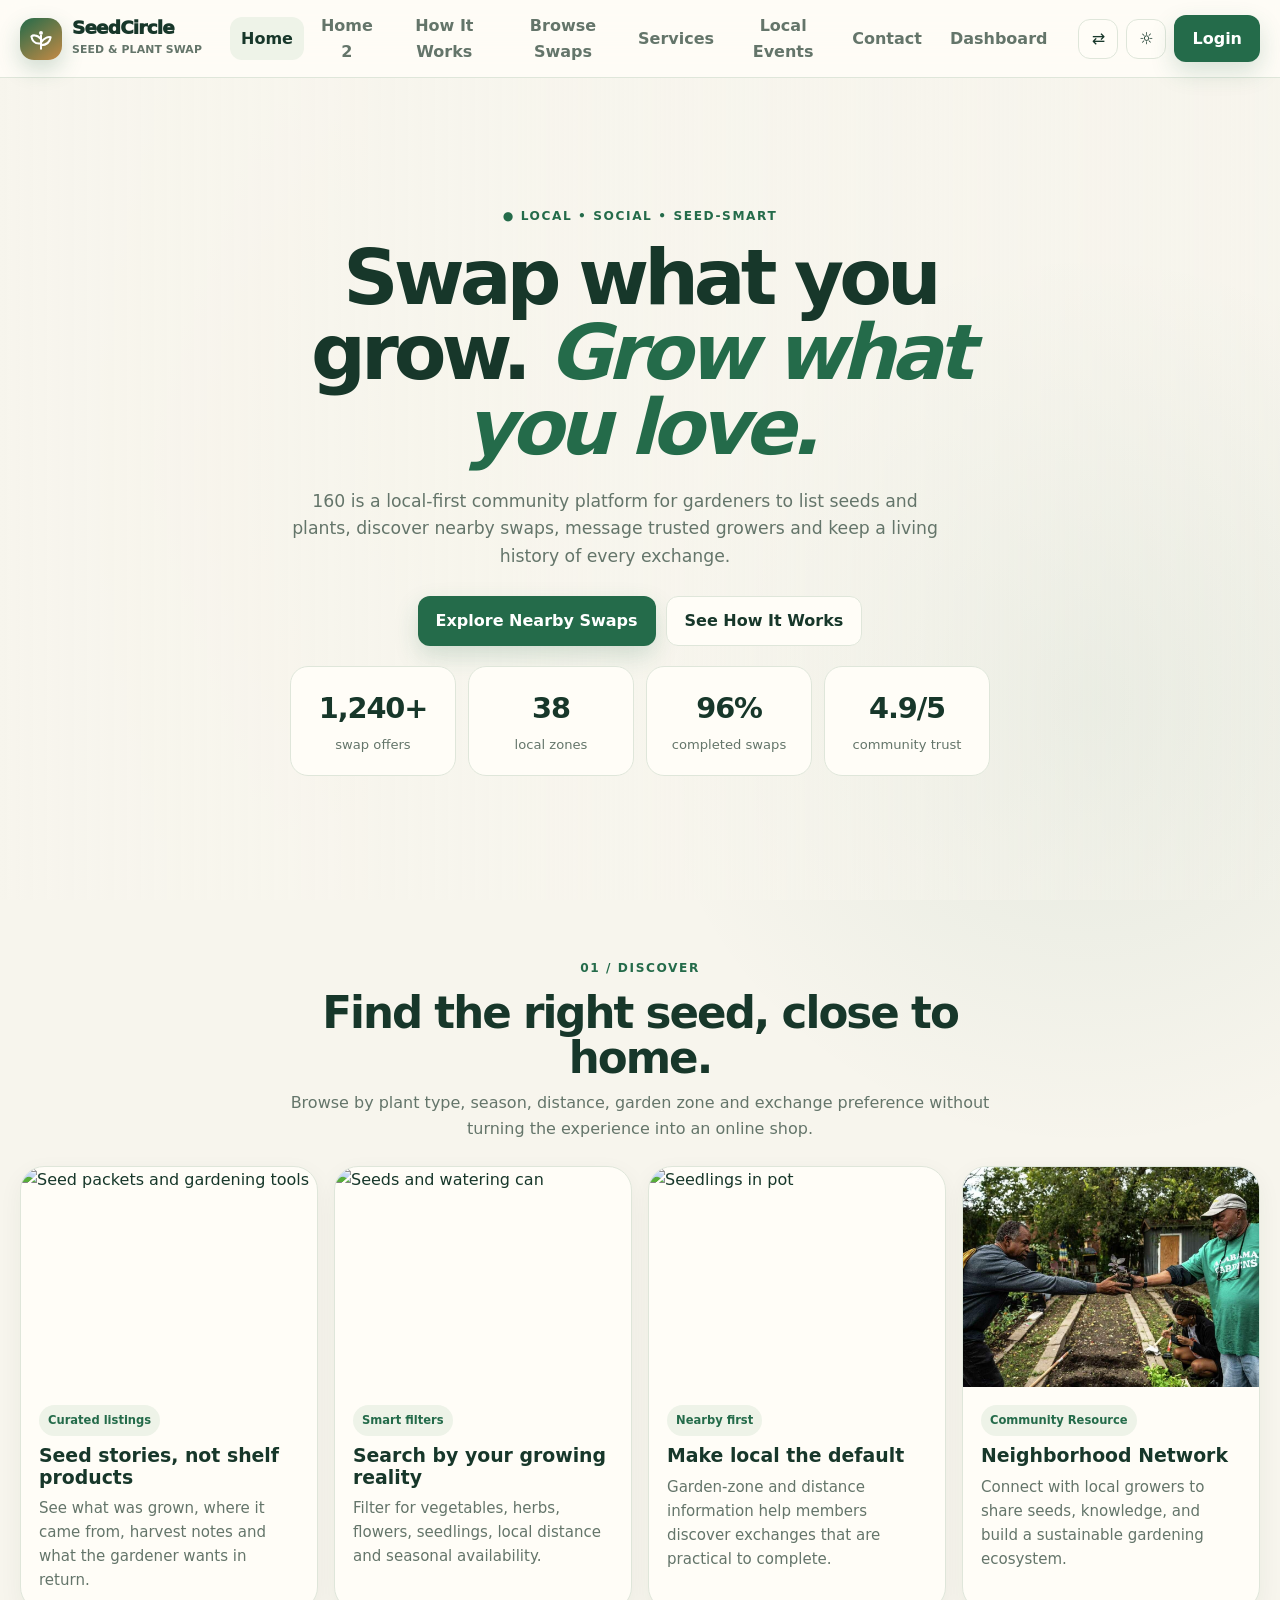
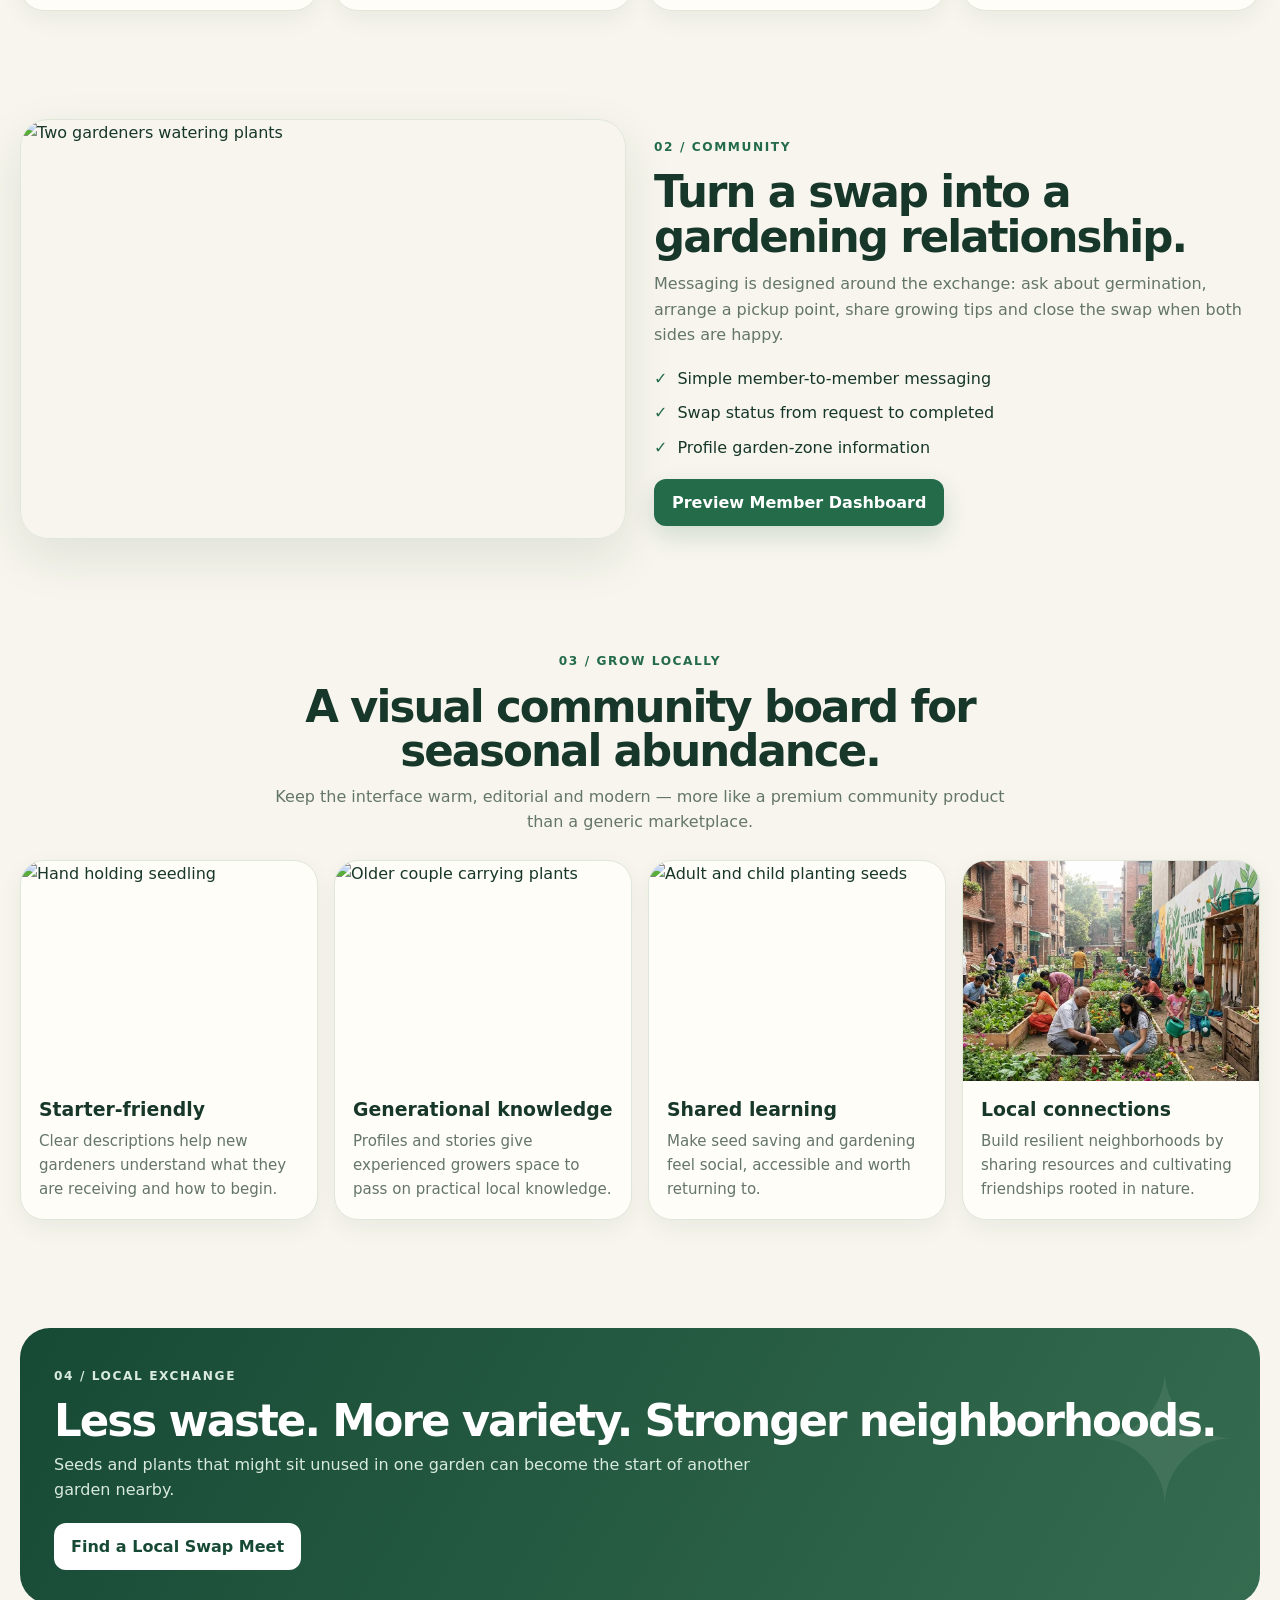
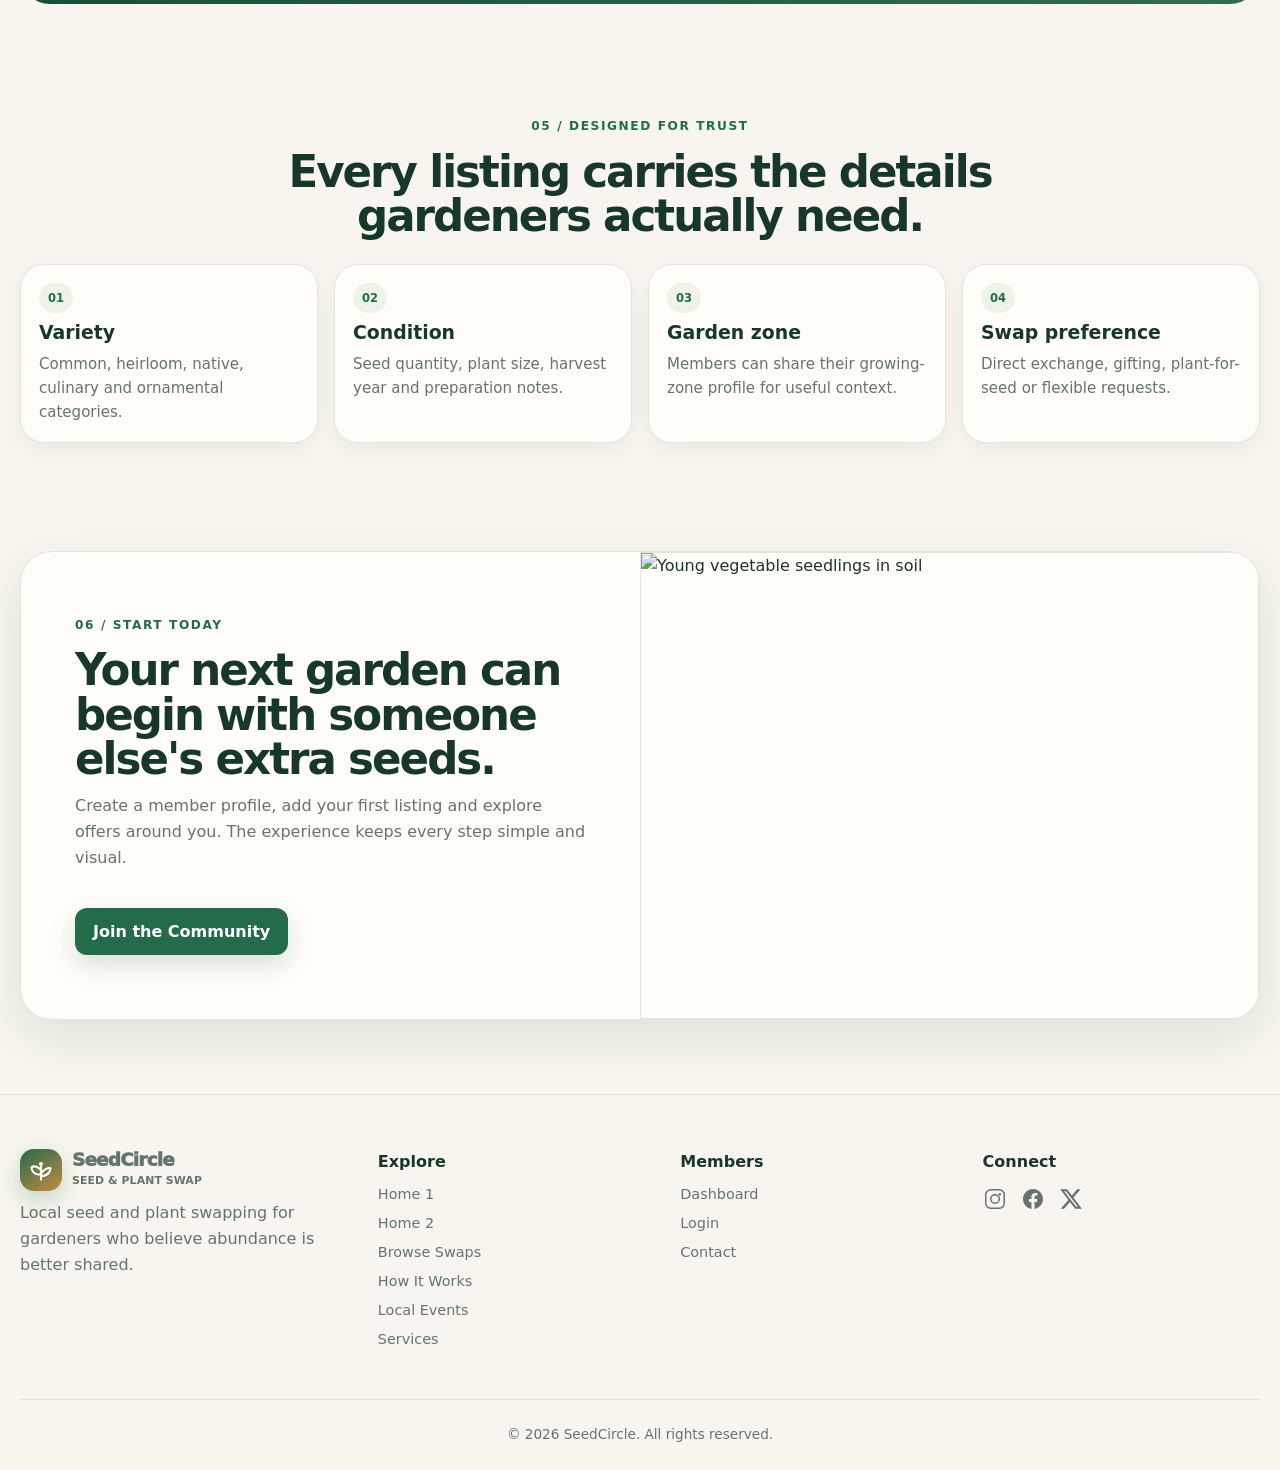
==== commit e4ebbbc3: "SECOND COMMIT" ====
--- a/index.html
+++ b/index.html
@@ -12,7 +12,7 @@
 
 <style>
 #home1 .hero-viewport {
-    background: linear-gradient(90deg, rgba(246,244,235,1) 0%, rgba(246,244,235,0.85) 40%, rgba(246,244,235,0.2) 100%), url('https://images.pexels.com/photos/7782153/pexels-photo-7782153.jpeg?auto=compress&cs=tinysrgb&w=2400') center center / cover no-repeat;
+    background: linear-gradient(90deg, var(--bg) 0%, color-mix(in srgb, var(--bg) 85%, transparent) 40%, color-mix(in srgb, var(--bg) 20%, transparent) 100%), url('https://images.pexels.com/photos/7782153/pexels-photo-7782153.jpeg?auto=compress&cs=tinysrgb&w=2400') center center / cover no-repeat;
     width: 100%;
 }
 #home1 .hero {
@@ -47,7 +47,7 @@
 <button data-page="dashboard" onclick="go('dashboard')">Dashboard</button>
 </div>
 <div class="nav-actions">
-<button class="icon-btn" aria-label="Toggle RTL" onclick="toggleRTL()">↔</button>
+<button class="icon-btn" aria-label="Toggle RTL" onclick="toggleRTL()">⇄</button>
 <button class="icon-btn" aria-label="Toggle theme" onclick="toggleTheme()">☼</button>
 <button class="contact-btn" onclick="go('login')">Login</button>
 <button class="icon-btn hamb" aria-label="Menu" onclick="toggleMenu()">☰</button>
@@ -65,7 +65,7 @@
 <button onclick="go('dashboard')">Dashboard</button>
 </div>
 <div class="mobile-actions-row">
-<button class="icon-btn" aria-label="Toggle RTL" onclick="toggleRTL()">↔</button>
+<button class="icon-btn" aria-label="Toggle RTL" onclick="toggleRTL()">⇄</button>
 <button class="icon-btn" aria-label="Toggle theme" onclick="toggleTheme()">☼</button>
 </div>
 <button class="contact-btn" onclick="go('login')">Login</button>
@@ -139,7 +139,7 @@
 <footer>
 <div class="container footer-grid">
 <div><a class="brand" href="#" onclick="go('home1');return false" aria-label="SeedCircle Home"><span class="brand-mark"><svg viewBox="0 0 32 32" aria-hidden="true"><path d="M16 27V12M16 16C11 10 6 12 5 13c1 6 4 9 11 8M16 20c4-6 9-7 11-6-1 6-4 9-11 9" fill="none" stroke="currentColor" stroke-width="2.3" stroke-linecap="round" stroke-linejoin="round"/><circle cx="16" cy="9" r="2.2" fill="currentColor"/></svg></span><span><span class="brand-name">SeedCircle</span><span class="brand-sub">Seed & Plant Swap</span></span></a><p style="margin-top:9px">Local seed and plant swapping for gardeners who believe abundance is better shared.</p></div>
-<div><div class="footer-title">Explore</div><div class="mini-links"><a href="#" onclick="go('browse');return false">Browse Swaps</a><a href="#" onclick="go('how');return false">How It Works</a><a href="#" onclick="go('events');return false">Local Events</a><a href="#" onclick="go('service');return false">Services</a></div></div>
+<div><div class="footer-title">Explore</div><div class="mini-links"><a href="#" onclick="go('home1');return false">Home 1</a><a href="#" onclick="go('home2');return false">Home 2</a><a href="#" onclick="go('browse');return false">Browse Swaps</a><a href="#" onclick="go('how');return false">How It Works</a><a href="#" onclick="go('events');return false">Local Events</a><a href="#" onclick="go('service');return false">Services</a></div></div>
 <div><div class="footer-title">Members</div><div class="mini-links"><a href="#" onclick="go('dashboard');return false">Dashboard</a><a href="#" onclick="go('login');return false">Login</a><a href="#" onclick="go('contact');return false">Contact</a></div></div>
 <div><div class="footer-title">Connect</div><div class="social-icons"><a href="#" aria-label="Instagram"><svg viewBox="0 0 24 24" width="24" height="24" fill="currentColor"><path d="M7.75 2h8.5A5.75 5.75 0 0 1 22 7.75v8.5A5.75 5.75 0 0 1 16.25 22h-8.5A5.75 5.75 0 0 1 2 16.25v-8.5A5.75 5.75 0 0 1 7.75 2zm0 1.5A4.25 4.25 0 0 0 3.5 7.75v8.5A4.25 4.25 0 0 0 7.75 20.5h8.5A4.25 4.25 0 0 0 20.5 16.25v-8.5A4.25 4.25 0 0 0 16.25 3.5h-8.5zM12 7a5 5 0 1 1 0 10 5 5 0 0 1 0-10zm0 1.5a3.5 3.5 0 1 0 0 7 3.5 3.5 0 0 0 0-7zm4.75-2.5a1.25 1.25 0 1 1 0 2.5 1.25 1.25 0 0 1 0-2.5z"/></svg></a><a href="#" aria-label="Facebook"><svg viewBox="0 0 24 24" width="24" height="24" fill="currentColor"><path d="M22 12c0-5.523-4.477-10-10-10S2 6.477 2 12c0 4.991 3.657 9.128 8.438 9.878v-6.987h-2.54V12h2.54V9.797c0-2.506 1.492-3.89 3.777-3.89 1.094 0 2.238.195 2.238.195v2.46h-1.26c-1.243 0-1.63.771-1.63 1.562V12h2.773l-.443 2.89h-2.33v6.988C18.343 21.128 22 16.991 22 12z"/></svg></a><a href="#" aria-label="X (Twitter)"><svg viewBox="0 0 24 24" width="24" height="24" fill="currentColor"><path d="M18.244 2.25h3.308l-7.227 8.26 8.502 11.24H16.17l-5.214-6.817L4.99 21.75H1.68l7.73-8.835L1.254 2.25H8.08l4.713 6.231zm-1.161 17.52h1.833L7.084 4.126H5.117z"/></svg></a></div></div>
 </div>
--- a/css/style.css
+++ b/css/style.css
@@ -96,8 +96,9 @@
 .event-card{display:grid;grid-template-columns:180px 1fr;gap:0}
 .event-date{background:var(--primary);color:#fff;display:grid;place-items:center;padding:18px;text-align:center}
 .event-date strong{font-size:2.2rem;line-height:1}.event-date span{font-weight:800;opacity:.85}
-.event-info{padding:18px}
+.event-info{padding:18px; display:flex; flex-direction:column}
 .event-info p{color:var(--muted);font-size:.9rem;margin:7px 0}
+.event-info button { margin-top:auto; align-self:flex-start; }
 .dashboard{display:grid;grid-template-columns:240px 1fr;gap:18px}
 .side{background:var(--surface);border:1px solid var(--line);border-radius:22px;padding:12px;height:max-content;position:sticky;top:95px}
 .side button{width:100%;text-align:left;border:0;background:transparent;color:var(--muted);padding:11px;border-radius:12px;font-weight:800}
@@ -176,7 +177,9 @@
 .card,.metric,.emoji-card,.section,.split,.table-wrap,.side,.login-card,.auth-logo{transition:transform .32s ease,box-shadow .32s ease,border-color .32s ease}
 .card:hover,.metric:hover,.emoji-card:hover,.table-wrap:hover,.login-card:hover{transform:translateY(-6px);box-shadow:0 24px 55px rgba(24,55,42,.14);border-color:color-mix(in srgb,var(--primary) 35%,var(--line))}
 .card-media img{transition:transform .6s cubic-bezier(.2,.7,.2,1),filter .4s}.card:hover .card-media img{transform:scale(1.055);filter:saturate(1.08)}
-.section-head h1,.section-head h2,.hero h1,.hero h2{animation:textIn .7s ease both}.primary-btn,.contact-btn,.dash-home,.side button,.navlinks button,.mobile-links button,.icon-btn,.social-btn{transition:transform .22s ease,box-shadow .22s ease,background .22s ease,border-color .22s ease}.primary-btn:hover,.contact-btn:hover,.dash-home:hover,.social-btn:hover{transform:translateY(-3px);box-shadow:0 14px 30px rgba(36,107,74,.2)}
+.section-head h1,.section-head h2,.hero h1,.hero h2{animation:textIn .7s ease both}.primary-btn,.contact-btn,.dash-home,.side button,.navlinks button,.mobile-links button,.icon-btn,.social-btn,.ghost-btn,.white-btn,.dash-hamb{transition:transform .22s ease,box-shadow .22s ease,background .22s ease,border-color .22s ease,color .22s ease}.primary-btn:hover,.contact-btn:hover,.dash-home:hover,.social-btn:hover,.ghost-btn:hover,.icon-btn:hover,.white-btn:hover,.dash-hamb:hover{transform:translateY(-3px);box-shadow:0 14px 30px rgba(36,107,74,.2)}
+.ghost-btn:hover{border-color:var(--primary);color:var(--primary)}
+.auth-switch button:hover,.forgot-link:hover{color:var(--accent); text-decoration:underline;}
 @keyframes riseIn{from{opacity:0;transform:translateY(18px)}to{opacity:1;transform:none}}@keyframes textIn{from{opacity:0;transform:translateY(10px)}to{opacity:1;transform:none}}
 .dashbar{position:sticky;top:0;z-index:50;display:flex;align-items:center;justify-content:space-between;gap:20px;padding:14px max(16px,calc((100vw - var(--max))/2));background:color-mix(in srgb,var(--surface) 94%,transparent);border-bottom:1px solid var(--line);backdrop-filter:blur(18px);box-shadow:0 8px 30px rgba(24,55,42,.07)}.dashbar-actions{display:flex;align-items:center;gap:8px}.dash-home{border:1px solid var(--line);background:var(--surface);color:var(--ink);padding:10px 15px;border-radius:12px;font-weight:800}.side button{position:relative}.side button:hover,.side button.active{transform:translateX(4px);box-shadow:0 8px 20px rgba(36,107,74,.10)}
 body.auth-mode{background:radial-gradient(circle at 20% 10%,rgba(197,138,69,.14),transparent 24rem),radial-gradient(circle at 85% 85%,rgba(36,107,74,.13),transparent 25rem),var(--bg)}body.auth-mode .auth-page{min-height:100vh;display:grid;place-items:center;padding:20px 0}.auth-logo{margin-bottom:10px}.auth-logo .brand{justify-content:center}.auth-logo .brand-mark{width:48px;height:48px}.auth-logo:hover{transform:translateY(-2px)}
@@ -250,10 +253,10 @@
 .promo-card .split-media img { height: 100%; object-fit: cover; }
 @media(max-width:960px) { .promo-card .copy { padding: 40px 24px; } .promo-card .split-media { min-height: 300px; } }
 
-.page-header { min-height: 45vh; display: flex; flex-direction: column; justify-content: center; align-items: center; text-align: center; margin: -54px calc(50% - 50vw) 54px; width: 100vw; max-width: 100vw; padding: 80px 20px; background: var(--ink); color: white; border-radius: 0; }
+.page-header { min-height: 45vh; display: flex; flex-direction: column; justify-content: center; align-items: center; text-align: center; margin: -54px calc(50% - 50vw) 54px; width: 100vw; max-width: 100vw; padding: 80px 20px; background: #17372a; color: white; border-radius: 0; }
 .page-header h1, .page-header h2 { color: white; margin-bottom: 15px; }
 .page-header p { margin-left: auto; margin-right: auto; max-width: 650px; color: rgba(255, 255, 255, 0.85); }
-.page-header .eyebrow { color: var(--bg); background: rgba(255,255,255,0.1); border: 1px solid rgba(255,255,255,0.2); padding: 6px 16px; border-radius: 999px; margin-bottom: 24px; }
+.page-header .eyebrow { color: #f7f5ed; background: rgba(255,255,255,0.1); border: 1px solid rgba(255,255,255,0.2); padding: 6px 16px; border-radius: 999px; margin-bottom: 24px; }
 
 /* FAQ Section */
 .faq-section { width: 100%; }
@@ -294,6 +297,16 @@
 .app-content table { border-radius: 12px; overflow: hidden; }
 
 /* Dashboard Tabs */
+[data-theme="dark"] body.dashboard-mode { background: var(--bg); }
+[data-theme="dark"] .app-sidebar { background: var(--surface2); }
+[data-theme="dark"] .app-main { background: var(--bg); }
+[data-theme="dark"] .app-header { background: var(--surface); border-bottom: 1px solid var(--line); box-shadow: none; }
+[data-theme="dark"] .user-info strong { color: var(--ink); }
+[data-theme="dark"] .user-info small { color: var(--muted); }
+[data-theme="dark"] .app-content .metric, 
+[data-theme="dark"] .app-content .card, 
+[data-theme="dark"] .app-content .table-wrap { background: var(--surface); border: 1px solid var(--line); box-shadow: none; }
+[data-theme="dark"] .app-content .metric strong { color: var(--ink); }
 .tab-pane { display: none; }
 .tab-pane.active { display: block; animation: riseIn .4s cubic-bezier(.2,.7,.2,1) both; }
 .app-bottom-row { display: flex; gap: 12px; justify-content: center; margin-top: auto; border-top: 1px solid rgba(255,255,255,0.1); padding-top: 24px; }
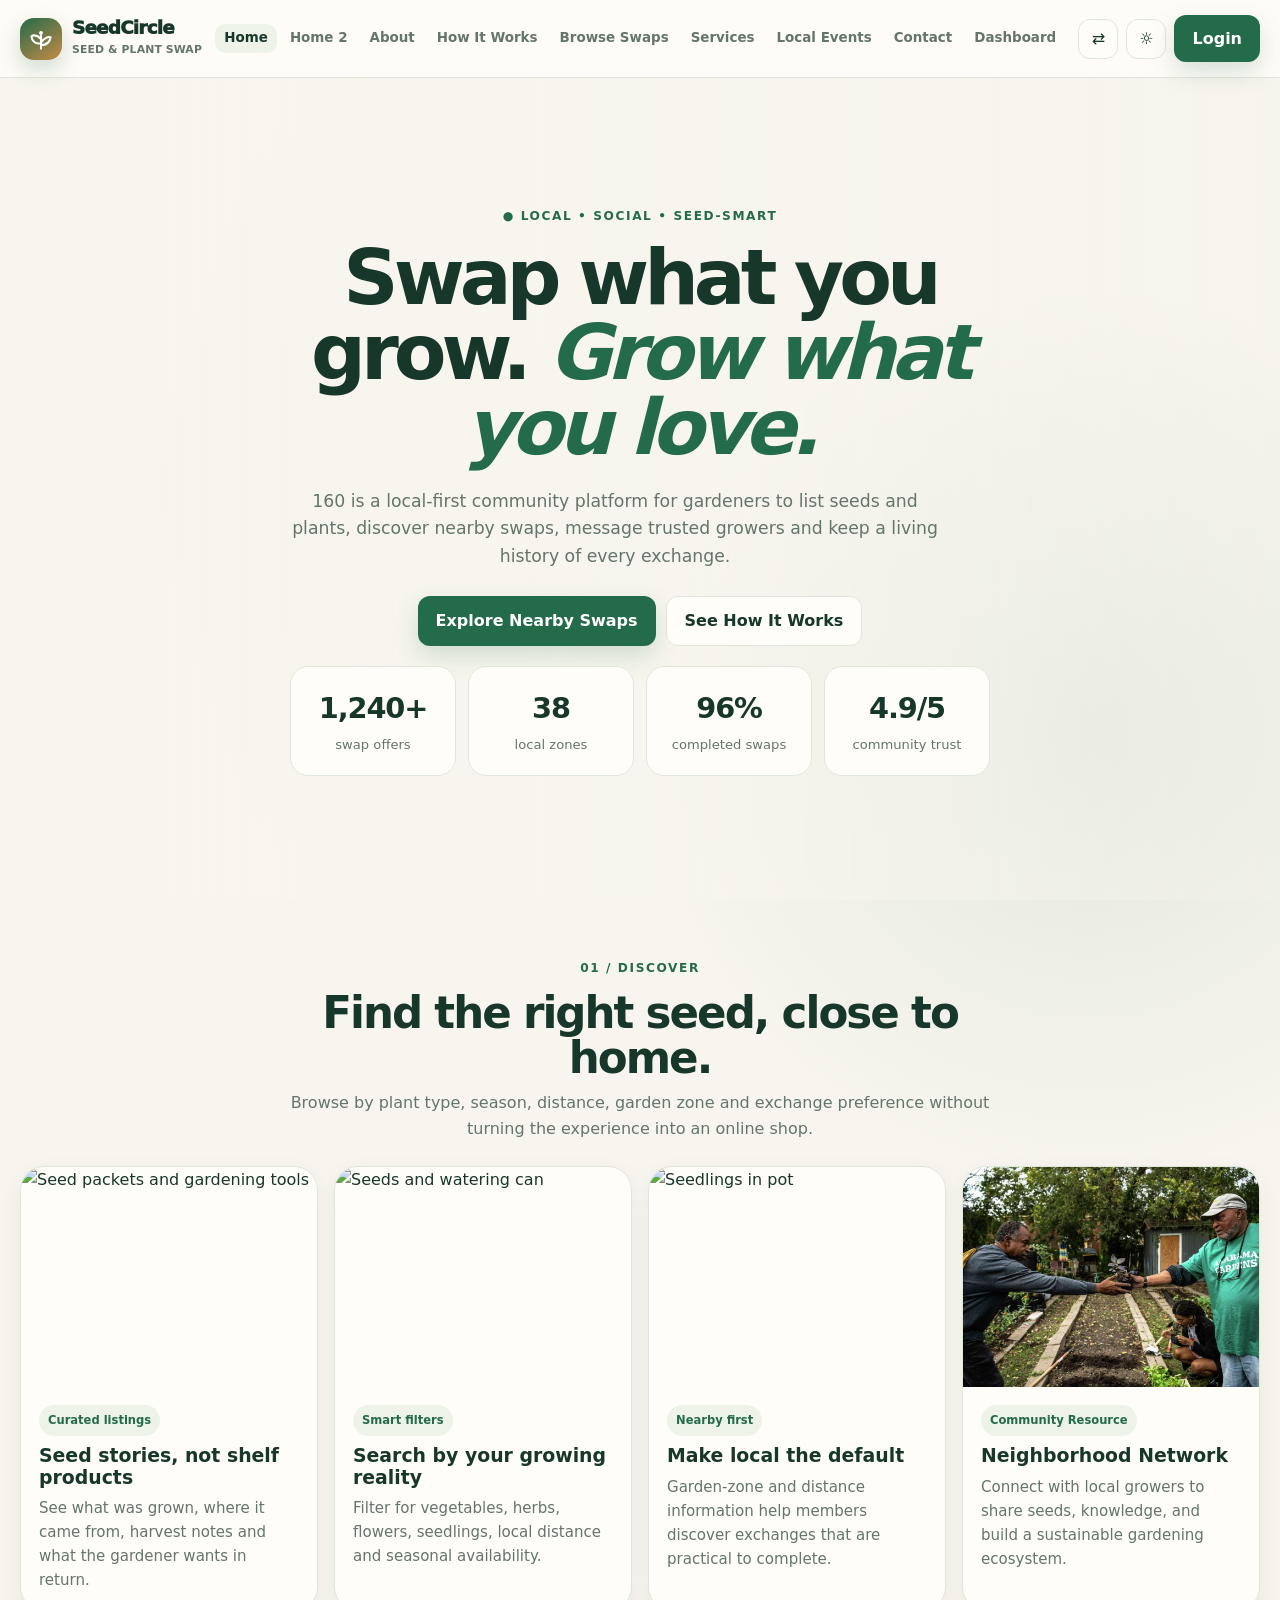
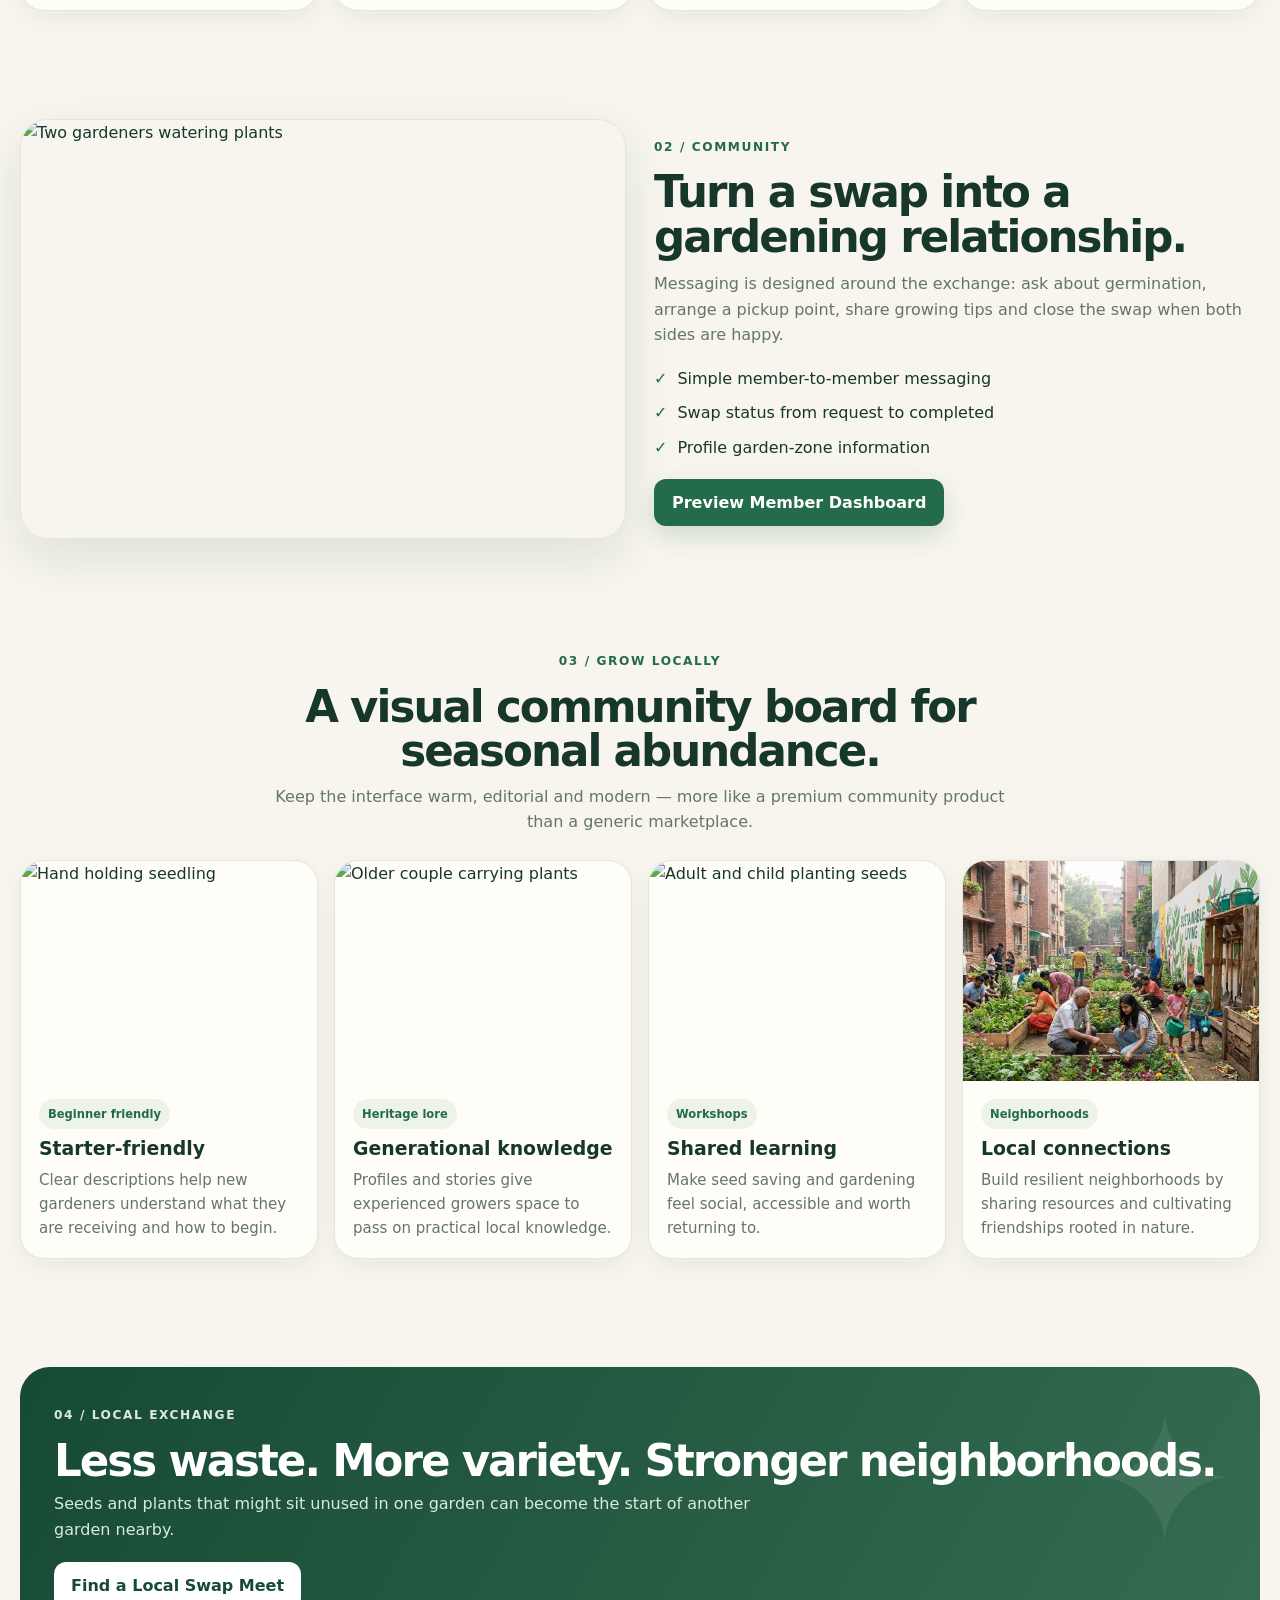
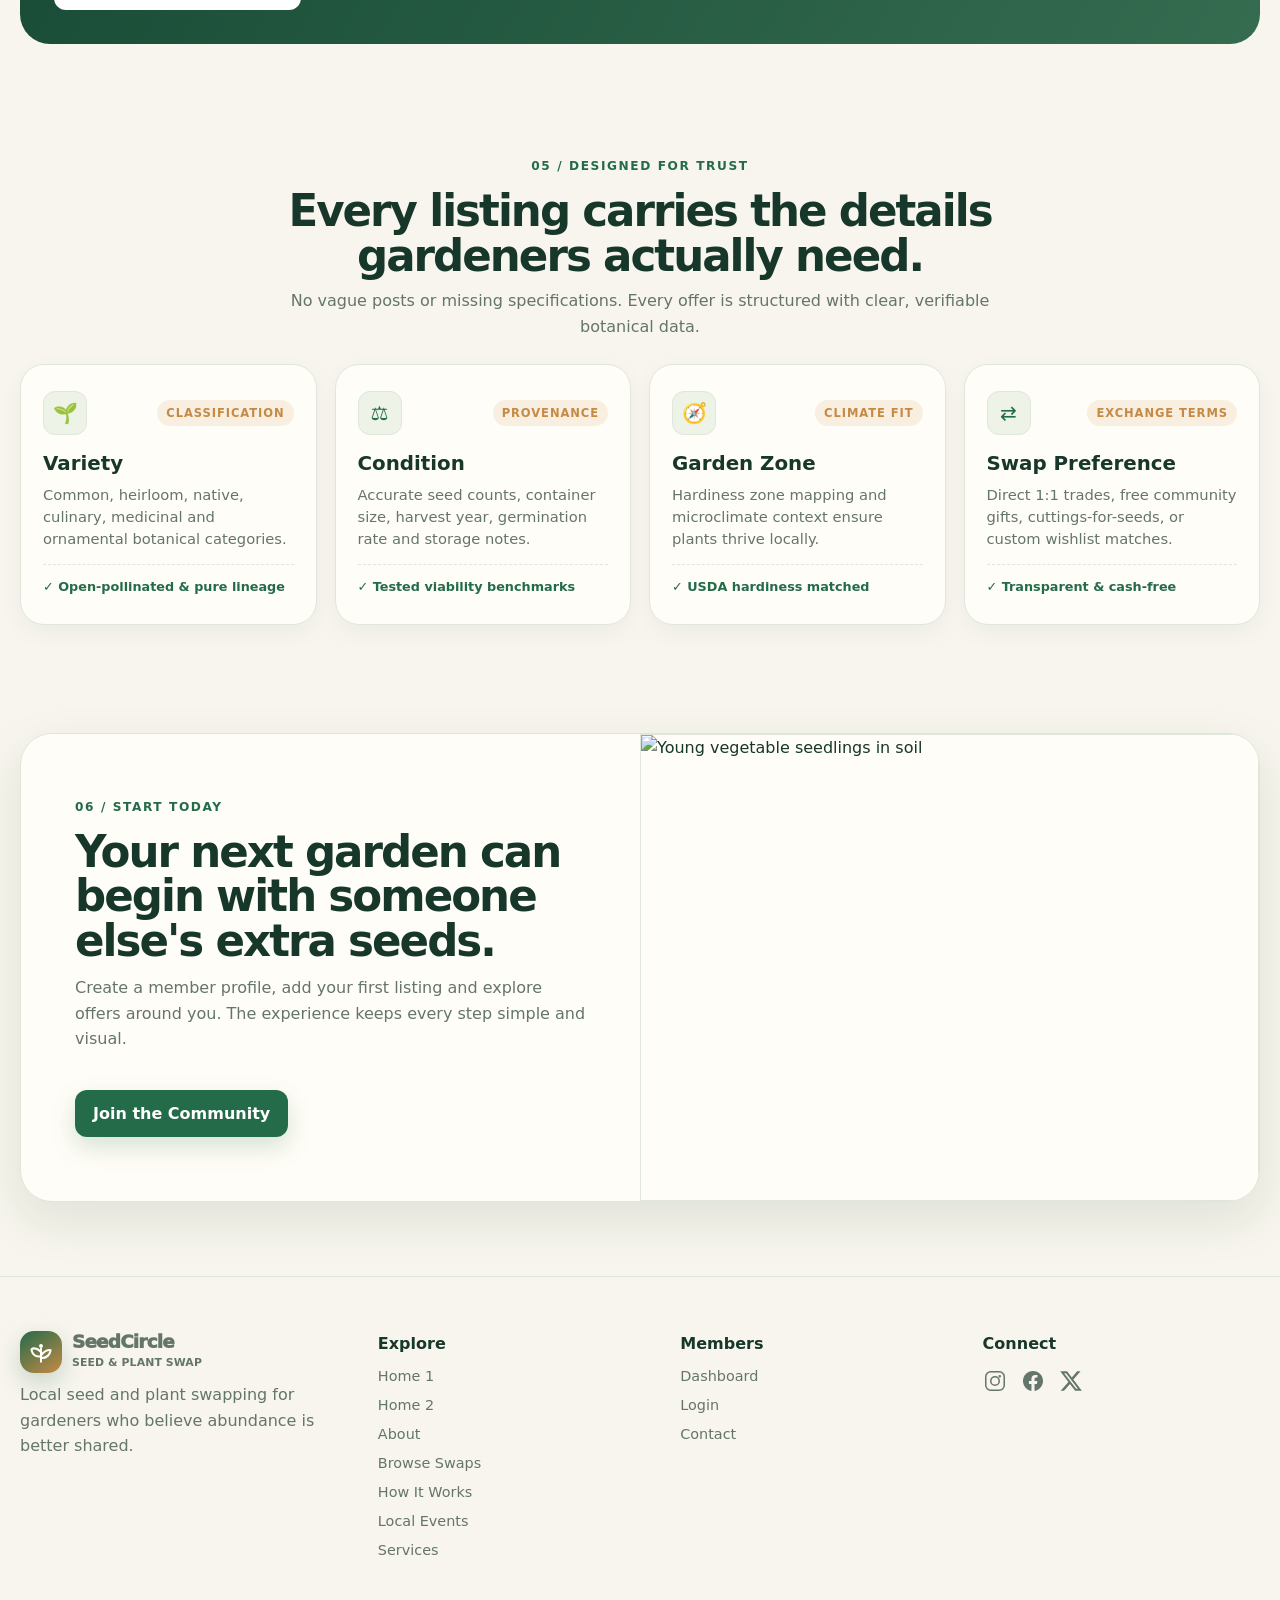
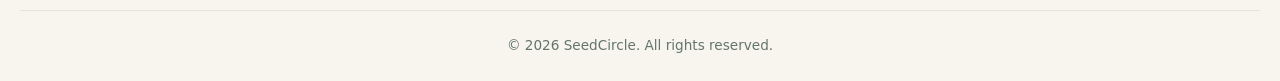
==== commit 693de1ef: "third commit" ====
--- a/index.html
+++ b/index.html
@@ -39,6 +39,7 @@
 <div class="navlinks">
 <button data-page="home1" onclick="go('home1')">Home</button>
 <button data-page="home2" onclick="go('home2')">Home 2</button>
+<button data-page="about" onclick="go('about')">About</button>
 <button data-page="how" onclick="go('how')">How It Works</button>
 <button data-page="browse" onclick="go('browse')">Browse Swaps</button>
 <button data-page="service" onclick="go('service')">Services</button>
@@ -57,6 +58,7 @@
 <div class="mobile-links">
 <button onclick="go('home1')">Home</button>
 <button onclick="go('home2')">Home 2</button>
+<button onclick="go('about')">About</button>
 <button onclick="go('how')">How It Works</button>
 <button onclick="go('browse')">Browse Swaps</button>
 <button onclick="go('service')">Services</button>
@@ -107,22 +109,54 @@
 <div class="section reveal">
 <div class="section-head"><span class="eyebrow">03 / Grow locally</span><h2>A visual community board for seasonal abundance.</h2><p>Keep the interface warm, editorial and modern — more like a premium community product than a generic marketplace.</p></div>
 <div class="grid-4">
-<article class="card"><div class="card-media"><img src="https://images.pexels.com/photos/5029780/pexels-photo-5029780.jpeg?auto=compress&cs=tinysrgb&w=1800" alt="Hand holding seedling"></div><div class="card-body"><h3>Starter-friendly</h3><p>Clear descriptions help new gardeners understand what they are receiving and how to begin.</p></div></article>
-<article class="card"><div class="card-media"><img src="https://images.pexels.com/photos/7728995/pexels-photo-7728995.jpeg?auto=compress&cs=tinysrgb&w=1800" alt="Older couple carrying plants"></div><div class="card-body"><h3>Generational knowledge</h3><p>Profiles and stories give experienced growers space to pass on practical local knowledge.</p></div></article>
-<article class="card"><div class="card-media"><img src="https://images.pexels.com/photos/7782192/pexels-photo-7782192.jpeg?auto=compress&cs=tinysrgb&w=1800" alt="Adult and child planting seeds"></div><div class="card-body"><h3>Shared learning</h3><p>Make seed saving and gardening feel social, accessible and worth returning to.</p></div></article>
-<article class="card"><div class="card-media"><img src="images/Local connections.png" alt="Local plant exchange" style="object-fit: cover; width: 100%; height: 100%;"></div><div class="card-body"><h3>Local connections</h3><p>Build resilient neighborhoods by sharing resources and cultivating friendships rooted in nature.</p></div></article>
+<article class="card"><div class="card-media"><img src="https://images.pexels.com/photos/5029780/pexels-photo-5029780.jpeg?auto=compress&cs=tinysrgb&w=1800" alt="Hand holding seedling"></div><div class="card-body"><span class="pill">Beginner friendly</span><h3>Starter-friendly</h3><p>Clear descriptions help new gardeners understand what they are receiving and how to begin.</p></div></article>
+<article class="card"><div class="card-media"><img src="https://images.pexels.com/photos/7728995/pexels-photo-7728995.jpeg?auto=compress&cs=tinysrgb&w=1800" alt="Older couple carrying plants"></div><div class="card-body"><span class="pill">Heritage lore</span><h3>Generational knowledge</h3><p>Profiles and stories give experienced growers space to pass on practical local knowledge.</p></div></article>
+<article class="card"><div class="card-media"><img src="https://images.pexels.com/photos/7782192/pexels-photo-7782192.jpeg?auto=compress&cs=tinysrgb&w=1800" alt="Adult and child planting seeds"></div><div class="card-body"><span class="pill">Workshops</span><h3>Shared learning</h3><p>Make seed saving and gardening feel social, accessible and worth returning to.</p></div></article>
+<article class="card"><div class="card-media"><img src="images/Local connections.png" alt="Local plant exchange" style="object-fit: cover; width: 100%; height: 100%;"></div><div class="card-body"><span class="pill">Neighborhoods</span><h3>Local connections</h3><p>Build resilient neighborhoods by sharing resources and cultivating friendships rooted in nature.</p></div></article>
 </div>
 </div>
 <div class="section reveal">
 <div class="band"><span class="eyebrow" style="color:#d9eadf">04 / Local exchange</span><h2>Less waste. More variety. Stronger neighborhoods.</h2><p>Seeds and plants that might sit unused in one garden can become the start of another garden nearby.</p><button class="white-btn" onclick="go('events')">Find a Local Swap Meet</button></div>
 </div>
 <div class="section reveal">
-<div class="section-head"><span class="eyebrow">05 / Designed for trust</span><h2>Every listing carries the details gardeners actually need.</h2></div>
-<div class="grid-4">
-<div class="card"><div class="card-body"><span class="pill">01</span><h3>Variety</h3><p>Common, heirloom, native, culinary and ornamental categories.</p></div></div>
-<div class="card"><div class="card-body"><span class="pill">02</span><h3>Condition</h3><p>Seed quantity, plant size, harvest year and preparation notes.</p></div></div>
-<div class="card"><div class="card-body"><span class="pill">03</span><h3>Garden zone</h3><p>Members can share their growing-zone profile for useful context.</p></div></div>
-<div class="card"><div class="card-body"><span class="pill">04</span><h3>Swap preference</h3><p>Direct exchange, gifting, plant-for-seed or flexible requests.</p></div></div>
+<div class="section-head"><span class="eyebrow">05 / Designed for trust</span><h2>Every listing carries the details gardeners actually need.</h2><p>No vague posts or missing specifications. Every offer is structured with clear, verifiable botanical data.</p></div>
+<div class="trust-grid">
+<div class="trust-card">
+  <div class="trust-card-top">
+    <div class="trust-icon-box">🌱</div>
+    <span class="trust-tag-chip">Classification</span>
+  </div>
+  <h3>Variety</h3>
+  <p>Common, heirloom, native, culinary, medicinal and ornamental botanical categories.</p>
+  <div class="trust-card-meta">✓ Open-pollinated & pure lineage</div>
+</div>
+<div class="trust-card">
+  <div class="trust-card-top">
+    <div class="trust-icon-box">⚖</div>
+    <span class="trust-tag-chip">Provenance</span>
+  </div>
+  <h3>Condition</h3>
+  <p>Accurate seed counts, container size, harvest year, germination rate and storage notes.</p>
+  <div class="trust-card-meta">✓ Tested viability benchmarks</div>
+</div>
+<div class="trust-card">
+  <div class="trust-card-top">
+    <div class="trust-icon-box">🧭</div>
+    <span class="trust-tag-chip">Climate Fit</span>
+  </div>
+  <h3>Garden Zone</h3>
+  <p>Hardiness zone mapping and microclimate context ensure plants thrive locally.</p>
+  <div class="trust-card-meta">✓ USDA hardiness matched</div>
+</div>
+<div class="trust-card">
+  <div class="trust-card-top">
+    <div class="trust-icon-box">⇄</div>
+    <span class="trust-tag-chip">Exchange Terms</span>
+  </div>
+  <h3>Swap Preference</h3>
+  <p>Direct 1:1 trades, free community gifts, cuttings-for-seeds, or custom wishlist matches.</p>
+  <div class="trust-card-meta">✓ Transparent & cash-free</div>
+</div>
 </div>
 </div>
 <div class="section reveal">
@@ -139,7 +173,7 @@
 <footer>
 <div class="container footer-grid">
 <div><a class="brand" href="#" onclick="go('home1');return false" aria-label="SeedCircle Home"><span class="brand-mark"><svg viewBox="0 0 32 32" aria-hidden="true"><path d="M16 27V12M16 16C11 10 6 12 5 13c1 6 4 9 11 8M16 20c4-6 9-7 11-6-1 6-4 9-11 9" fill="none" stroke="currentColor" stroke-width="2.3" stroke-linecap="round" stroke-linejoin="round"/><circle cx="16" cy="9" r="2.2" fill="currentColor"/></svg></span><span><span class="brand-name">SeedCircle</span><span class="brand-sub">Seed & Plant Swap</span></span></a><p style="margin-top:9px">Local seed and plant swapping for gardeners who believe abundance is better shared.</p></div>
-<div><div class="footer-title">Explore</div><div class="mini-links"><a href="#" onclick="go('home1');return false">Home 1</a><a href="#" onclick="go('home2');return false">Home 2</a><a href="#" onclick="go('browse');return false">Browse Swaps</a><a href="#" onclick="go('how');return false">How It Works</a><a href="#" onclick="go('events');return false">Local Events</a><a href="#" onclick="go('service');return false">Services</a></div></div>
+<div><div class="footer-title">Explore</div><div class="mini-links"><a href="#" onclick="go('home1');return false">Home 1</a><a href="#" onclick="go('home2');return false">Home 2</a><a href="#" onclick="go('about');return false">About</a><a href="#" onclick="go('browse');return false">Browse Swaps</a><a href="#" onclick="go('how');return false">How It Works</a><a href="#" onclick="go('events');return false">Local Events</a><a href="#" onclick="go('service');return false">Services</a></div></div>
 <div><div class="footer-title">Members</div><div class="mini-links"><a href="#" onclick="go('dashboard');return false">Dashboard</a><a href="#" onclick="go('login');return false">Login</a><a href="#" onclick="go('contact');return false">Contact</a></div></div>
 <div><div class="footer-title">Connect</div><div class="social-icons"><a href="#" aria-label="Instagram"><svg viewBox="0 0 24 24" width="24" height="24" fill="currentColor"><path d="M7.75 2h8.5A5.75 5.75 0 0 1 22 7.75v8.5A5.75 5.75 0 0 1 16.25 22h-8.5A5.75 5.75 0 0 1 2 16.25v-8.5A5.75 5.75 0 0 1 7.75 2zm0 1.5A4.25 4.25 0 0 0 3.5 7.75v8.5A4.25 4.25 0 0 0 7.75 20.5h8.5A4.25 4.25 0 0 0 20.5 16.25v-8.5A4.25 4.25 0 0 0 16.25 3.5h-8.5zM12 7a5 5 0 1 1 0 10 5 5 0 0 1 0-10zm0 1.5a3.5 3.5 0 1 0 0 7 3.5 3.5 0 0 0 0-7zm4.75-2.5a1.25 1.25 0 1 1 0 2.5 1.25 1.25 0 0 1 0-2.5z"/></svg></a><a href="#" aria-label="Facebook"><svg viewBox="0 0 24 24" width="24" height="24" fill="currentColor"><path d="M22 12c0-5.523-4.477-10-10-10S2 6.477 2 12c0 4.991 3.657 9.128 8.438 9.878v-6.987h-2.54V12h2.54V9.797c0-2.506 1.492-3.89 3.777-3.89 1.094 0 2.238.195 2.238.195v2.46h-1.26c-1.243 0-1.63.771-1.63 1.562V12h2.773l-.443 2.89h-2.33v6.988C18.343 21.128 22 16.991 22 12z"/></svg></a><a href="#" aria-label="X (Twitter)"><svg viewBox="0 0 24 24" width="24" height="24" fill="currentColor"><path d="M18.244 2.25h3.308l-7.227 8.26 8.502 11.24H16.17l-5.214-6.817L4.99 21.75H1.68l7.73-8.835L1.254 2.25H8.08l4.713 6.231zm-1.161 17.52h1.833L7.084 4.126H5.117z"/></svg></a></div></div>
 </div>
--- a/css/style.css
+++ b/css/style.css
@@ -1,384 +1,3059 @@
-:root{
---bg:#f7f5ed;--surface:#fffdf7;--surface2:#eef3e8;--ink:#17372a;--muted:#64756a;
---primary:#246b4a;--primary2:#174a35;--accent:#c58a45;--line:#dfe6da;--shadow:0 18px 50px rgba(24,55,42,.10);
---radius:24px;--max:1240px;--header:78px
-}
-[data-theme="dark"]{
---bg:#101914;--surface:#17221c;--surface2:#1d2b23;--ink:#edf5e9;--muted:#aebbb1;
---primary:#6fc18f;--primary2:#4d9c70;--accent:#e1ad6e;--line:#2d3b32;--shadow:0 18px 50px rgba(0,0,0,.28)
-}
-*{box-sizing:border-box;margin:0;padding:0}
-html{scroll-behavior:smooth}
-body{font-family:Inter,ui-sans-serif,system-ui,-apple-system,BlinkMacSystemFont,"Segoe UI",sans-serif;background:
-radial-gradient(circle at 15% 10%,rgba(197,138,69,.09),transparent 24rem),
-radial-gradient(circle at 85% 15%,rgba(36,107,74,.09),transparent 28rem),var(--bg);color:var(--ink);line-height:1.6;overflow-x:hidden}
-img{display:block;width:100%;height:100%;object-fit:cover}
-button,input,select,textarea{font:inherit}
-button{cursor:pointer}
-a{text-decoration:none;color:inherit}
-.container{width:min(var(--max),calc(100% - 32px));margin:auto}
-.topbar{height:var(--header);position:sticky;top:0;z-index:1000;background:color-mix(in srgb,var(--surface) 88%,transparent);backdrop-filter:blur(18px);border-bottom:1px solid var(--line)}
-.nav{height:100%;display:grid;grid-template-columns:190px 1fr auto;align-items:center;gap:20px}
-.brand{display:flex;align-items:center;gap:10px;font-weight:900;letter-spacing:-.04em;font-size:1.25rem}
-.brand:hover .brand-mark{transform:rotate(-5deg) scale(1.04)}
-.brand-mark{width:42px;height:42px;border-radius:14px;display:grid;place-items:center;background:linear-gradient(145deg,var(--primary),var(--accent));color:#fff;box-shadow:0 9px 22px rgba(36,107,74,.22);transition:.25s;overflow:hidden;position:relative}
-.brand-mark svg{width:28px;height:28px;display:block}
-.navlinks{display:flex;justify-content:center;gap:6px;align-items:center}
-.navlinks button,.mobile-links button{border:0;background:transparent;color:var(--muted);font-weight:700;padding:9px 11px;border-radius:12px;transition:.25s}
-.navlinks button:hover,.navlinks button.active,.mobile-links button:hover,.mobile-links button.active{color:var(--ink);background:var(--surface2)}
-.nav-actions{display:flex;align-items:center;gap:8px}
-.icon-btn{width:40px;height:40px;border:1px solid var(--line);background:var(--surface);color:var(--ink);border-radius:12px;display:grid;place-items:center;font-size:1rem}
-.contact-btn,.primary-btn{border:0;background:var(--primary);color:#fff;padding:11px 18px;border-radius:12px;font-weight:800;transition:.25s;box-shadow:0 10px 24px rgba(36,107,74,.18)}
-.contact-btn:hover,.primary-btn:hover{background:var(--primary2);transform:translateY(-2px)}
-.hamb{display:none}
-.page{animation:pageIn .5s ease both}
+:root {
+  --bg: #f7f5ed;
+  --surface: #fffdf7;
+  --surface2: #eef3e8;
+  --ink: #17372a;
+  --muted: #64756a;
+  --primary: #246b4a;
+  --primary2: #174a35;
+  --accent: #c58a45;
+  --line: #dfe6da;
+  --shadow: 0 18px 50px rgba(24, 55, 42, .10);
+  --radius: 24px;
+  --max: 1240px;
+  --header: 78px
+}
+
+[data-theme="dark"] {
+  --bg: #101914;
+  --surface: #17221c;
+  --surface2: #1d2b23;
+  --ink: #edf5e9;
+  --muted: #aebbb1;
+  --primary: #246b4a;
+  --primary2: #174a35;
+  --accent: #e1ad6e;
+  --line: #2d3b32;
+  --shadow: 0 18px 50px rgba(0, 0, 0, .28)
+}
+
+* {
+  box-sizing: border-box;
+  margin: 0;
+  padding: 0
+}
+
+html {
+  scroll-behavior: smooth
+}
+
+body {
+  font-family: Inter, ui-sans-serif, system-ui, -apple-system, BlinkMacSystemFont, "Segoe UI", sans-serif;
+  background:
+    radial-gradient(circle at 15% 10%, rgba(197, 138, 69, .09), transparent 24rem),
+    radial-gradient(circle at 85% 15%, rgba(36, 107, 74, .09), transparent 28rem), var(--bg);
+  color: var(--ink);
+  line-height: 1.6;
+  overflow-x: hidden
+}
+
+img {
+  display: block;
+  width: 100%;
+  height: 100%;
+  object-fit: cover
+}
+
+button,
+input,
+select,
+textarea {
+  font: inherit
+}
+
+button {
+  cursor: pointer
+}
+
+a {
+  text-decoration: none;
+  color: inherit
+}
+
+.container {
+  width: min(var(--max), calc(100% - 32px));
+  margin: auto
+}
+
+.topbar {
+  height: var(--header);
+  position: sticky;
+  top: 0;
+  z-index: 1000;
+  background: color-mix(in srgb, var(--surface) 88%, transparent);
+  backdrop-filter: blur(18px);
+  border-bottom: 1px solid var(--line)
+}
+
+.nav {
+  height: 100%;
+  display: grid;
+  grid-template-columns: auto 1fr auto;
+  align-items: center;
+  gap: 12px;
+}
+
+.brand {
+  display: flex;
+  align-items: center;
+  gap: 10px;
+  font-weight: 900;
+  letter-spacing: -.04em;
+  font-size: 1.25rem
+}
+
+.brand:hover .brand-mark {
+  transform: rotate(-5deg) scale(1.04)
+}
+
+.brand-mark {
+  width: 42px;
+  height: 42px;
+  border-radius: 14px;
+  display: grid;
+  place-items: center;
+  background: linear-gradient(145deg, var(--primary), var(--accent));
+  color: #fff;
+  box-shadow: 0 9px 22px rgba(36, 107, 74, .22);
+  transition: .25s;
+  overflow: hidden;
+  position: relative
+}
+
+.brand-mark svg {
+  width: 28px;
+  height: 28px;
+  display: block
+}
+
+.navlinks {
+  display: flex;
+  justify-content: center;
+  gap: 4px;
+  align-items: center;
+  white-space: nowrap;
+}
+
+.navlinks button {
+  border: 0;
+  background: transparent;
+  color: var(--muted);
+  font-weight: 700;
+  font-size: 0.84rem;
+  padding: 6px 9px;
+  border-radius: 10px;
+  white-space: nowrap;
+  flex-shrink: 0;
+  line-height: 1.2;
+  transition: .25s;
+}
+
+.mobile-links button {
+  border: 0;
+  background: transparent;
+  color: var(--muted);
+  font-weight: 700;
+  font-size: 0.95rem;
+  padding: 10px 14px;
+  border-radius: 12px;
+  transition: .25s;
+}
+
+.navlinks button:hover,
+.navlinks button.active,
+.mobile-links button:hover,
+.mobile-links button.active {
+  color: var(--ink);
+  background: var(--surface2)
+}
+
+.nav-actions {
+  display: flex;
+  align-items: center;
+  gap: 8px
+}
+
+.icon-btn {
+  width: 40px;
+  height: 40px;
+  border: 1px solid var(--line);
+  background: var(--surface);
+  color: var(--ink);
+  border-radius: 12px;
+  display: grid;
+  place-items: center;
+  font-size: 1rem
+}
+
+.contact-btn,
+.primary-btn {
+  border: 0;
+  background: var(--primary);
+  color: #fff;
+  padding: 11px 18px;
+  border-radius: 12px;
+  font-weight: 800;
+  transition: .25s;
+  box-shadow: 0 10px 24px rgba(36, 107, 74, .18)
+}
+
+.contact-btn:hover,
+.primary-btn:hover {
+  background: var(--primary2);
+  transform: translateY(-2px)
+}
+
+.hamb {
+  display: none
+}
+
+.page {
+  animation: pageIn .5s ease both
+}
+
 /* .page.active removed for separate files */
-@keyframes pageIn{from{opacity:0;transform:translateY(10px)}to{opacity:1;transform:none}}
-.hero{min-height:calc(100vh - var(--header));display:grid;grid-template-columns:1.02fr .98fr;align-items:center;gap:46px;padding:46px 0}
-.hero-copy .eyebrow,.eyebrow{display:inline-flex;align-items:center;gap:8px;color:var(--primary);font-weight:900;text-transform:uppercase;letter-spacing:.13em;font-size:.76rem;margin-bottom:13px}
-h1{font-size:clamp(2.55rem,6vw,5.8rem);line-height:.98;letter-spacing:-.065em;max-width:760px}
-h2{font-size:clamp(1.8rem,3.4vw,3rem);line-height:1.02;letter-spacing:-.045em}
-h3{font-size:1.18rem;line-height:1.15}
-.lead{font-size:clamp(1rem,1.35vw,1.16rem);color:var(--muted);max-width:650px;margin:22px 0 26px}
-.hero-actions{display:flex;flex-wrap:wrap;gap:10px}
-.ghost-btn{border:1px solid var(--line);background:var(--surface);color:var(--ink);padding:11px 18px;border-radius:12px;font-weight:800}
-.hero-art{height:min(650px,68vh);border-radius:34px;overflow:hidden;box-shadow:var(--shadow);position:relative;border:1px solid var(--line)}
-.hero-art:after{content:"";position:absolute;inset:0;background:linear-gradient(180deg,transparent 55%,rgba(10,28,18,.58))}
-.floating{position:absolute;z-index:2;background:rgba(255,255,255,.9);color:#17372a;border:1px solid rgba(255,255,255,.55);backdrop-filter:blur(10px);border-radius:16px;padding:12px 14px;box-shadow:0 12px 28px rgba(0,0,0,.13)}
-.float-a{left:18px;bottom:18px}.float-b{right:18px;top:18px}
-[data-theme="dark"] .floating{background:rgba(20,34,27,.88);color:#edf5e9}
-.section{padding:54px 0}
-.section-head{text-align:center;max-width:760px;margin:0 auto 25px}
-.section-head p{color:var(--muted);margin-top:10px}
-.grid-3{display:grid;grid-template-columns:repeat(3,1fr);gap:18px}
-.grid-4{display:grid;grid-template-columns:repeat(4,1fr);gap:16px}
-.grid-2{display:grid;grid-template-columns:repeat(2,1fr);gap:20px}
-.card{background:var(--surface);border:1px solid var(--line);border-radius:var(--radius);overflow:hidden;box-shadow:0 8px 25px rgba(24,55,42,.055);transition:transform .3s,box-shadow .3s,border-color .3s}
-.card:hover{transform:translateY(-7px);box-shadow:var(--shadow);border-color:color-mix(in srgb,var(--primary) 40%,var(--line))}
-.card-media{height:220px;overflow:hidden}
-.card-media img{transition:transform .65s}
-.card:hover .card-media img{transform:scale(1.06)}
-.card-body{padding:18px}
-.card-body p{color:var(--muted);font-size:.94rem;margin-top:8px}
-.pill{display:inline-flex;padding:6px 9px;border-radius:999px;background:var(--surface2);color:var(--primary);font-weight:800;font-size:.72rem;margin-bottom:9px}
-.center{text-align:center}
-.split{display:grid;grid-template-columns:1fr 1fr;gap:28px;align-items:center}
-.split-media{height:420px;border-radius:28px;overflow:hidden;box-shadow:var(--shadow);border:1px solid var(--line)}
-.copy p{color:var(--muted);margin:12px 0}
-.checks{display:grid;gap:9px;margin:18px 0}
-.check{display:flex;gap:10px;align-items:flex-start}
-.check b{color:var(--primary)}
-.statbar{display:grid;grid-template-columns:repeat(4,1fr);gap:12px;margin-top:20px}
-.stat{background:var(--surface);border:1px solid var(--line);border-radius:18px;padding:18px;text-align:center}
-.stat strong{font-size:1.8rem;display:block;letter-spacing:-.04em}
-.stat span{color:var(--muted);font-size:.82rem}
-.process{display:grid;grid-template-columns:repeat(4,1fr);gap:14px}
-.step{padding:20px;background:var(--surface);border:1px solid var(--line);border-radius:20px;position:relative}
-.step-num{width:34px;height:34px;border-radius:11px;background:var(--primary);color:white;display:grid;place-items:center;font-weight:900;margin-bottom:14px}
-.step p{color:var(--muted);font-size:.9rem;margin-top:7px}
-.band{background:linear-gradient(120deg,var(--primary2),#356c50);color:white;border-radius:30px;padding:34px;position:relative;overflow:hidden}
-.band:after{content:"✦";position:absolute;right:20px;top:-30px;font-size:180px;opacity:.08}
-.band p{color:#d9eadf;margin:8px 0 20px;max-width:700px}
-.white-btn{background:#fff;color:#174a35;border:0;border-radius:12px;padding:11px 17px;font-weight:900}
-.toolbar{display:grid;grid-template-columns:1.4fr .8fr .8fr .7fr;gap:10px;margin:18px 0}
-.field{width:100%;border:1px solid var(--line);background:var(--surface);color:var(--ink);border-radius:13px;padding:12px 13px;outline:none}
-.field:focus{border-color:var(--primary);box-shadow:0 0 0 3px rgba(36,107,74,.1)}
-.swap-grid{display:grid;grid-template-columns:repeat(3,1fr);gap:18px}
-.swap-card{background:var(--surface);border:1px solid var(--line);border-radius:22px;overflow:hidden;transition:.3s}
-.swap-card:hover{transform:translateY(-6px);box-shadow:var(--shadow)}
-.swap-photo{height:230px;position:relative}
-.swap-photo img{width:100%;height:100%;object-fit:cover;}
-.swap-tag{position:absolute;top:12px;left:12px;background:rgba(255,255,255,.92);color:#17372a;padding:6px 9px;border-radius:999px;font-weight:900;font-size:.7rem}
-.swap-content{padding:16px}
-.swap-meta{display:flex;justify-content:space-between;gap:10px;color:var(--muted);font-size:.78rem;margin:10px 0}
-.swap-footer{display:flex;justify-content:space-between;align-items:center;margin-top:12px}
-.avatar{width:34px;height:34px;border-radius:50%;display:grid;place-items:center;background:var(--surface2);font-weight:900;color:var(--primary)}
-.event-card{display:grid;grid-template-columns:180px 1fr;gap:0}
-.event-date{background:var(--primary);color:#fff;display:grid;place-items:center;padding:18px;text-align:center}
-.event-date strong{font-size:2.2rem;line-height:1}.event-date span{font-weight:800;opacity:.85}
-.event-info{padding:18px; display:flex; flex-direction:column}
-.event-info p{color:var(--muted);font-size:.9rem;margin:7px 0}
-.event-info button { margin-top:auto; align-self:flex-start; }
-.dashboard{display:grid;grid-template-columns:240px 1fr;gap:18px}
-.side{background:var(--surface);border:1px solid var(--line);border-radius:22px;padding:12px;height:max-content;position:sticky;top:95px}
-.side button{width:100%;text-align:left;border:0;background:transparent;color:var(--muted);padding:11px;border-radius:12px;font-weight:800}
-.side button.active,.side button:hover{background:var(--surface2);color:var(--ink)}
-.dash-main{min-width:0}
-.dash-grid{display:grid;grid-template-columns:repeat(3,1fr);gap:14px}
-.metric{padding:18px;background:var(--surface);border:1px solid var(--line);border-radius:18px}
-.metric small{color:var(--muted)}.metric strong{font-size:1.8rem;display:block;margin-top:4px}
-.table-wrap{overflow:auto;border:1px solid var(--line);border-radius:18px;background:var(--surface)}
-table{width:100%;border-collapse:collapse;min-width:680px}
-th,td{text-align:left;padding:13px;border-bottom:1px solid var(--line);font-size:.86rem}
-th{color:var(--muted);font-size:.75rem;text-transform:uppercase;letter-spacing:.08em}
-.status{display:inline-flex;padding:5px 8px;border-radius:999px;background:var(--surface2);color:var(--primary);font-weight:900;font-size:.7rem}
-.form-card{max-width:760px;margin:auto;background:var(--surface);border:1px solid var(--line);border-radius:26px;padding:24px;box-shadow:var(--shadow)}
-.form-grid{display:grid;grid-template-columns:1fr 1fr;gap:12px}
-.form-group{display:grid;gap:7px}.form-group.full{grid-column:1/-1}
-label{font-size:.78rem;font-weight:900;color:var(--muted)}
-textarea.field{min-height:120px;resize:vertical}
-.login-shell{display:grid;grid-template-columns:1fr .9fr;gap:24px;align-items:stretch}
-.login-card{background:var(--surface);border:1px solid var(--line);border-radius:28px;padding:28px;box-shadow:var(--shadow)}
-.login-art{border-radius:28px;overflow:hidden;min-height:520px;position:relative}
-.login-art .overlay{position:absolute;inset:auto 20px 20px;background:rgba(11,34,22,.76);color:#fff;border-radius:18px;padding:18px;backdrop-filter:blur(8px)}
-.toast{position:fixed;right:18px;bottom:18px;z-index:2000;background:var(--ink);color:var(--bg);padding:12px 16px;border-radius:13px;box-shadow:var(--shadow);transform:translateY(30px);opacity:0;pointer-events:none;transition:.3s}
-.toast.show{transform:none;opacity:1}
-.reveal{opacity:0;transform:translateY(18px);transition:.7s ease}.reveal.in{opacity:1;transform:none}
-.brand-name{font-size:1.15rem;line-height:1}.brand-sub{display:block;font-size:.62rem;letter-spacing:.12em;text-transform:uppercase;color:var(--muted);margin-top:2px}
-.social-row{display:grid;grid-template-columns:1fr 1fr;gap:10px;margin:14px 0}.social-btn{height:44px;border:1px solid var(--line);border-radius:13px;background:var(--surface);display:flex;align-items:center;justify-content:center;gap:9px;font-weight:800;color:var(--ink);transition:.25s}.social-btn:hover{transform:translateY(-2px);border-color:var(--primary);box-shadow:0 10px 24px rgba(24,55,42,.09)}.social-btn svg{width:19px;height:19px;flex:none}
-.auth-switch{display:flex;justify-content:center;gap:5px;margin-top:14px;font-size:.88rem;color:var(--muted)}.auth-switch button,.forgot-link{border:0;background:none;color:var(--primary);font-weight:900;padding:0;cursor:pointer}.auth-options{display:flex;justify-content:space-between;align-items:center;gap:10px;margin-top:10px;font-size:.82rem}.remember{display:flex;align-items:center;gap:7px;color:var(--muted);font-weight:700}.remember input{accent-color:var(--primary)}.terms{display:flex;align-items:flex-start;gap:8px;color:var(--muted);font-size:.8rem;margin-top:10px}.terms input{margin-top:4px;accent-color:var(--primary)}
-.auth-page{min-height:calc(100vh - 40px);display:grid;place-items:center;padding:24px 0}.auth-wrap{width:min(440px,100%);margin:auto}.auth-logo{display:flex;justify-content:center;margin-bottom:14px}.auth-logo .brand{font-size:1.35rem}.auth-logo .brand-mark{width:48px;height:48px}.auth-card{padding:24px!important;border-radius:24px}.auth-title{text-align:center}.auth-title h1{font-size:clamp(2rem,6vw,2.8rem);margin-bottom:4px}.auth-title p{font-size:.9rem}
-body.auth-mode .topbar,body.auth-mode>footer{display:none}body.auth-mode main{min-height:100vh}body.auth-mode .page.active{min-height:100vh}body.auth-mode .auth-extra{display:none}body.dashboard-mode .topbar,body.dashboard-mode>footer{display:none}body.dashboard-mode main{min-height:100vh}
-footer{margin-top:20px;border-top:1px solid var(--line);padding:54px 0 24px;color:var(--muted)}
-.footer-grid{display:grid;grid-template-columns:1.2fr 1fr 1fr;gap:25px}.footer-title{font-weight:900;color:var(--ink);margin-bottom:8px}
-.mini-links{display:grid;gap:6px;font-size:.9rem}
-.emoji-card{min-height:100%;display:grid;place-items:center;text-align:center;padding:28px;background:linear-gradient(145deg,var(--surface2),var(--surface));border:1px solid var(--line);border-radius:24px}
-.big-emoji{font-size:4.2rem;filter:drop-shadow(0 10px 10px rgba(0,0,0,.08));margin-bottom:12px}
-.notice{padding:12px 14px;border-left:4px solid var(--accent);background:var(--surface2);border-radius:12px;color:var(--muted);font-size:.88rem}
-.mapbox{height:270px;border-radius:24px;background:
-linear-gradient(135deg,rgba(36,107,74,.12),rgba(197,138,69,.15)),
-repeating-linear-gradient(45deg,transparent 0 18px,rgba(36,107,74,.06) 18px 20px);border:1px solid var(--line);display:grid;place-items:center;text-align:center;color:var(--muted)}
-.mobile-panel{display:none}
-@media(max-width:1050px){
-.nav{grid-template-columns:auto auto;justify-content:space-between}.navlinks,.nav-actions .contact-btn{display:none}.hamb{display:grid}
-.nav-actions{gap:7px}.mobile-panel{position:absolute;top:var(--header);left:0;right:0;background:var(--surface);border-bottom:1px solid var(--line);padding:24px 12px;box-shadow:var(--shadow)}
-.mobile-panel.open{display:block}.mobile-links{display:flex;flex-direction:column;gap:12px;align-items:center}.mobile-links button{text-align:center;width:100%;padding:12px;font-size:1.1rem;font-weight:800}
-.hero{grid-template-columns:1fr}.hero-art{height:500px}.grid-4{grid-template-columns:repeat(2,1fr)}
-.swap-grid{grid-template-columns:repeat(2,1fr)}.process{grid-template-columns:repeat(2,1fr)}
-}
-@media(max-width:760px){
-:root{--header:68px}.container{width:min(var(--max),calc(100% - 22px))}
-.hero{padding:54px 0 24px 0;gap:24px;text-align:center}.hero-actions{justify-content:center}.hero-art{height:390px;border-radius:24px}
-#home2 .hero-art{height:auto;border:none;box-shadow:none;overflow:visible;background:transparent}
-#home2 .hero-art img{height:390px;border-radius:24px;border:1px solid var(--line);box-shadow:var(--shadow)}
-#home2 .hero-art:after{height:390px;border-radius:24px}
-#home2 .floating{position:static;width:100%;margin-top:14px;box-sizing:border-box}
-.section{padding:38px 0}.grid-3,.grid-2,.swap-grid,.dash-grid,.process{grid-template-columns:1fr}.grid-4{grid-template-columns:1fr 1fr}
-.split,.login-shell{grid-template-columns:1fr}.split-media{height:300px}.toolbar{grid-template-columns:1fr 1fr}
-.dashboard{grid-template-columns:1fr}.side{position:static;display:flex;gap:5px;overflow:auto}.side button{min-width:max-content}
-.statbar{grid-template-columns:1fr 1fr}.event-card{grid-template-columns:1fr}.event-date{padding:12px;min-height:180px}
-.form-grid{grid-template-columns:1fr}.form-group.full{grid-column:auto}.footer-grid{grid-template-columns:1fr}.auth-switch{white-space:nowrap}
-h1{font-size:clamp(2.4rem,13vw,4rem)}
-.auth-page{display:flex;flex-direction:column;justify-content:center}
-.auth-top-actions{position:static!important;width:min(440px,100%);margin:0 auto 12px;justify-content:flex-end}
-}
-@media(max-width:420px){
-.grid-4{grid-template-columns:1fr}.toolbar{grid-template-columns:1fr}.hero-actions>*{width:100%;text-align:center}
-.hero-art{height:320px}.card-media{height:190px}.section{padding:32px 0}
-#home2 .hero-art img{height:320px} #home2 .hero-art:after{height:320px}
-}
-@media(prefers-reduced-motion:reduce){
-*,*:before,*:after{scroll-behavior:auto!important;animation:none!important;transition:none!important}
-}
+@keyframes pageIn {
+  from {
+    opacity: 0;
+    transform: translateY(10px)
+  }
+
+  to {
+    opacity: 1;
+    transform: none
+  }
+}
+
+.hero {
+  min-height: calc(100vh - var(--header));
+  display: grid;
+  grid-template-columns: 1.02fr .98fr;
+  align-items: center;
+  gap: 46px;
+  padding: 46px 0
+}
+
+.hero-copy .eyebrow,
+.eyebrow {
+  display: inline-flex;
+  align-items: center;
+  gap: 8px;
+  color: var(--primary);
+  font-weight: 900;
+  text-transform: uppercase;
+  letter-spacing: .13em;
+  font-size: .76rem;
+  margin-bottom: 13px
+}
+
+h1 {
+  font-size: clamp(2.55rem, 6vw, 5.8rem);
+  line-height: .98;
+  letter-spacing: -.065em;
+  max-width: 760px
+}
+
+h2 {
+  font-size: clamp(1.8rem, 3.4vw, 3rem);
+  line-height: 1.02;
+  letter-spacing: -.045em
+}
+
+h3 {
+  font-size: 1.18rem;
+  line-height: 1.15
+}
+
+.lead {
+  font-size: clamp(1rem, 1.35vw, 1.16rem);
+  color: var(--muted);
+  max-width: 650px;
+  margin: 22px 0 26px
+}
+
+.hero-actions {
+  display: flex;
+  flex-wrap: wrap;
+  gap: 10px
+}
+
+.ghost-btn {
+  border: 1px solid var(--line);
+  background: var(--surface);
+  color: var(--ink);
+  padding: 11px 18px;
+  border-radius: 12px;
+  font-weight: 800
+}
+
+.hero-art {
+  height: min(650px, 68vh);
+  border-radius: 34px;
+  overflow: hidden;
+  box-shadow: var(--shadow);
+  position: relative;
+  border: 1px solid var(--line)
+}
+
+.hero-art:after {
+  content: "";
+  position: absolute;
+  inset: 0;
+  background: linear-gradient(180deg, transparent 55%, rgba(10, 28, 18, .58))
+}
+
+.floating {
+  position: absolute;
+  z-index: 2;
+  background: rgba(255, 255, 255, .9);
+  color: #17372a;
+  border: 1px solid rgba(255, 255, 255, .55);
+  backdrop-filter: blur(10px);
+  border-radius: 16px;
+  padding: 12px 14px;
+  box-shadow: 0 12px 28px rgba(0, 0, 0, .13)
+}
+
+.float-a {
+  left: 18px;
+  bottom: 18px
+}
+
+.float-b {
+  right: 18px;
+  top: 18px
+}
+
+[data-theme="dark"] .floating {
+  background: rgba(20, 34, 27, .88);
+  color: #edf5e9
+}
+
+.section {
+  padding: 54px 0
+}
+
+.section-head {
+  text-align: center;
+  max-width: 760px;
+  margin: 0 auto 25px
+}
+
+.section-head p {
+  color: var(--muted);
+  margin-top: 10px
+}
+
+.grid-3 {
+  display: grid;
+  grid-template-columns: repeat(3, 1fr);
+  gap: 18px
+}
+
+.grid-4 {
+  display: grid;
+  grid-template-columns: repeat(4, 1fr);
+  gap: 16px
+}
+
+.grid-2 {
+  display: grid;
+  grid-template-columns: repeat(2, 1fr);
+  gap: 20px
+}
+
+.card {
+  background: var(--surface);
+  border: 1px solid var(--line);
+  border-radius: var(--radius);
+  overflow: hidden;
+  box-shadow: 0 8px 25px rgba(24, 55, 42, .055);
+  transition: transform .3s, box-shadow .3s, border-color .3s
+}
+
+.card:hover {
+  transform: translateY(-7px);
+  box-shadow: var(--shadow);
+  border-color: color-mix(in srgb, var(--primary) 40%, var(--line))
+}
+
+.card-media {
+  height: 220px;
+  overflow: hidden
+}
+
+.card-media img {
+  transition: transform .65s
+}
+
+.card:hover .card-media img {
+  transform: scale(1.06)
+}
+
+.card-body {
+  padding: 18px
+}
+
+.card-body p {
+  color: var(--muted);
+  font-size: .94rem;
+  margin-top: 8px
+}
+
+.pill {
+  display: inline-flex;
+  padding: 6px 9px;
+  border-radius: 999px;
+  background: var(--surface2);
+  color: var(--primary);
+  font-weight: 800;
+  font-size: .72rem;
+  margin-bottom: 9px
+}
+
+.center {
+  text-align: center
+}
+
+.split {
+  display: grid;
+  grid-template-columns: 1fr 1fr;
+  gap: 28px;
+  align-items: center
+}
+
+.split-media {
+  height: 420px;
+  border-radius: 28px;
+  overflow: hidden;
+  box-shadow: var(--shadow);
+  border: 1px solid var(--line)
+}
+
+.copy p {
+  color: var(--muted);
+  margin: 12px 0
+}
+
+.checks {
+  display: grid;
+  gap: 9px;
+  margin: 18px 0
+}
+
+.check {
+  display: flex;
+  gap: 10px;
+  align-items: flex-start
+}
+
+.check b {
+  color: var(--primary)
+}
+
+.statbar {
+  display: grid;
+  grid-template-columns: repeat(4, 1fr);
+  gap: 12px;
+  margin-top: 20px
+}
+
+.stat {
+  background: var(--surface);
+  border: 1px solid var(--line);
+  border-radius: 18px;
+  padding: 18px;
+  text-align: center
+}
+
+.stat strong {
+  font-size: 1.8rem;
+  display: block;
+  letter-spacing: -.04em
+}
+
+.stat span {
+  color: var(--muted);
+  font-size: .82rem
+}
+
+.process {
+  display: grid;
+  grid-template-columns: repeat(4, 1fr);
+  gap: 14px
+}
+
+.step {
+  padding: 20px;
+  background: var(--surface);
+  border: 1px solid var(--line);
+  border-radius: 20px;
+  position: relative
+}
+
+.step-num {
+  width: 34px;
+  height: 34px;
+  border-radius: 11px;
+  background: var(--primary);
+  color: white;
+  display: grid;
+  place-items: center;
+  font-weight: 900;
+  margin-bottom: 14px
+}
+
+.step p {
+  color: var(--muted);
+  font-size: .9rem;
+  margin-top: 7px
+}
+
+.band {
+  background: linear-gradient(120deg, var(--primary2), #356c50);
+  color: white;
+  border-radius: 30px;
+  padding: 34px;
+  position: relative;
+  overflow: hidden
+}
+
+.band:after {
+  content: "✦";
+  position: absolute;
+  right: 20px;
+  top: -30px;
+  font-size: 180px;
+  opacity: .08
+}
+
+.band p {
+  color: #d9eadf;
+  margin: 8px 0 20px;
+  max-width: 700px
+}
+
+.white-btn {
+  background: #fff;
+  color: #174a35;
+  border: 0;
+  border-radius: 12px;
+  padding: 11px 17px;
+  font-weight: 900
+}
+
+.toolbar {
+  display: grid;
+  grid-template-columns: 1.4fr .8fr .8fr .7fr;
+  gap: 10px;
+  margin: 18px 0
+}
+
+.field {
+  width: 100%;
+  border: 1px solid var(--line);
+  background: var(--surface);
+  color: var(--ink);
+  border-radius: 13px;
+  padding: 12px 13px;
+  outline: none
+}
+
+.field:focus {
+  border-color: var(--primary);
+  box-shadow: 0 0 0 3px rgba(36, 107, 74, .1)
+}
+
+.swap-grid {
+  display: grid;
+  grid-template-columns: repeat(3, 1fr);
+  gap: 18px
+}
+
+.swap-card {
+  background: var(--surface);
+  border: 1px solid var(--line);
+  border-radius: 22px;
+  overflow: hidden;
+  transition: .3s
+}
+
+.swap-card:hover {
+  transform: translateY(-6px);
+  box-shadow: var(--shadow)
+}
+
+.swap-photo {
+  height: 230px;
+  position: relative
+}
+
+.swap-photo img {
+  width: 100%;
+  height: 100%;
+  object-fit: cover;
+}
+
+.swap-tag {
+  position: absolute;
+  top: 12px;
+  left: 12px;
+  background: rgba(255, 255, 255, .92);
+  color: #17372a;
+  padding: 6px 9px;
+  border-radius: 999px;
+  font-weight: 900;
+  font-size: .7rem
+}
+
+.swap-content {
+  padding: 16px
+}
+
+.swap-meta {
+  display: flex;
+  justify-content: space-between;
+  gap: 10px;
+  color: var(--muted);
+  font-size: .78rem;
+  margin: 10px 0
+}
+
+.swap-footer {
+  display: flex;
+  justify-content: space-between;
+  align-items: center;
+  margin-top: 12px
+}
+
+.avatar {
+  width: 34px;
+  height: 34px;
+  border-radius: 50%;
+  display: grid;
+  place-items: center;
+  background: var(--surface2);
+  font-weight: 900;
+  color: var(--primary)
+}
+
+.event-card {
+  display: grid;
+  grid-template-columns: 180px 1fr;
+  gap: 0
+}
+
+.event-date {
+  background: var(--primary);
+  color: #fff;
+  display: grid;
+  place-items: center;
+  padding: 18px;
+  text-align: center
+}
+
+.event-date strong {
+  font-size: 1.7rem;
+  line-height: 1
+}
+
+.event-date span {
+  font-size: 0.76rem;
+  font-weight: 800;
+  letter-spacing: 0.06em;
+  opacity: .9
+}
+
+.event-info {
+  padding: 18px;
+  display: flex;
+  flex-direction: column
+}
+
+.event-info .pill,
+#events .pill {
+  font-size: 0.65rem;
+  padding: 3px 8px;
+  font-weight: 700;
+  letter-spacing: 0.03em;
+  margin-bottom: 8px;
+}
+
+.event-info p {
+  color: var(--muted);
+  font-size: .9rem;
+  margin: 7px 0
+}
+
+.event-info button {
+  margin-top: auto;
+  align-self: flex-start;
+}
+
+.dashboard {
+  display: grid;
+  grid-template-columns: 240px 1fr;
+  gap: 18px
+}
+
+.side {
+  background: var(--surface);
+  border: 1px solid var(--line);
+  border-radius: 22px;
+  padding: 12px;
+  height: max-content;
+  position: sticky;
+  top: 95px
+}
+
+.side button {
+  width: 100%;
+  text-align: left;
+  border: 0;
+  background: transparent;
+  color: var(--muted);
+  padding: 11px;
+  border-radius: 12px;
+  font-weight: 800
+}
+
+.side button.active,
+.side button:hover {
+  background: var(--surface2);
+  color: var(--ink)
+}
+
+.dash-main {
+  min-width: 0
+}
+
+.dash-grid {
+  display: grid;
+  grid-template-columns: repeat(3, 1fr);
+  gap: 14px
+}
+
+.metric {
+  padding: 18px;
+  background: var(--surface);
+  border: 1px solid var(--line);
+  border-radius: 18px
+}
+
+.metric small {
+  color: var(--muted)
+}
+
+.metric strong {
+  font-size: 1.8rem;
+  display: block;
+  margin-top: 4px
+}
+
+.table-wrap {
+  overflow: auto;
+  border: 1px solid var(--line);
+  border-radius: 18px;
+  background: var(--surface)
+}
+
+table {
+  width: 100%;
+  border-collapse: collapse;
+  min-width: 680px
+}
+
+th,
+td {
+  text-align: left;
+  padding: 13px;
+  border-bottom: 1px solid var(--line);
+  font-size: .86rem
+}
+
+th {
+  color: var(--muted);
+  font-size: .75rem;
+  text-transform: uppercase;
+  letter-spacing: .08em
+}
+
+.status {
+  display: inline-flex;
+  padding: 5px 8px;
+  border-radius: 999px;
+  background: var(--surface2);
+  color: var(--primary);
+  font-weight: 900;
+  font-size: .7rem
+}
+
+.form-card {
+  max-width: 760px;
+  margin: auto;
+  background: var(--surface);
+  border: 1px solid var(--line);
+  border-radius: 26px;
+  padding: 24px;
+  box-shadow: var(--shadow)
+}
+
+.form-grid {
+  display: grid;
+  grid-template-columns: 1fr 1fr;
+  gap: 12px
+}
+
+.form-group {
+  display: grid;
+  gap: 7px
+}
+
+.form-group.full {
+  grid-column: 1/-1
+}
+
+label {
+  font-size: .78rem;
+  font-weight: 900;
+  color: var(--muted)
+}
+
+textarea.field {
+  min-height: 120px;
+  resize: vertical
+}
+
+.login-shell {
+  display: grid;
+  grid-template-columns: 1fr .9fr;
+  gap: 24px;
+  align-items: stretch
+}
+
+.login-card {
+  background: var(--surface);
+  border: 1px solid var(--line);
+  border-radius: 28px;
+  padding: 28px;
+  box-shadow: var(--shadow)
+}
+
+.login-art {
+  border-radius: 28px;
+  overflow: hidden;
+  min-height: 520px;
+  position: relative
+}
+
+.login-art .overlay {
+  position: absolute;
+  inset: auto 20px 20px;
+  background: rgba(11, 34, 22, .76);
+  color: #fff;
+  border-radius: 18px;
+  padding: 18px;
+  backdrop-filter: blur(8px)
+}
+
+.toast {
+  position: fixed;
+  right: 18px;
+  bottom: 18px;
+  z-index: 2000;
+  background: var(--ink);
+  color: var(--bg);
+  padding: 12px 16px;
+  border-radius: 13px;
+  box-shadow: var(--shadow);
+  transform: translateY(30px);
+  opacity: 0;
+  pointer-events: none;
+  transition: .3s
+}
+
+.toast.show {
+  transform: none;
+  opacity: 1
+}
+
+.reveal {
+  opacity: 0;
+  transform: translateY(18px);
+  transition: .7s ease
+}
+
+.reveal.in {
+  opacity: 1;
+  transform: none
+}
+
+.brand-name {
+  font-size: 1.15rem;
+  line-height: 1
+}
+
+.brand-sub {
+  display: block;
+  font-size: .62rem;
+  letter-spacing: .12em;
+  text-transform: uppercase;
+  color: var(--muted);
+  margin-top: 2px
+}
+
+.social-row {
+  display: grid;
+  grid-template-columns: 1fr 1fr;
+  gap: 10px;
+  margin: 14px 0
+}
+
+.social-btn {
+  height: 44px;
+  border: 1px solid var(--line);
+  border-radius: 13px;
+  background: var(--surface);
+  display: flex;
+  align-items: center;
+  justify-content: center;
+  gap: 9px;
+  font-weight: 800;
+  color: var(--ink);
+  transition: .25s
+}
+
+.social-btn:hover {
+  transform: translateY(-2px);
+  border-color: var(--primary);
+  box-shadow: 0 10px 24px rgba(24, 55, 42, .09)
+}
+
+.social-btn svg {
+  width: 19px;
+  height: 19px;
+  flex: none
+}
+
+.auth-switch {
+  display: flex;
+  justify-content: center;
+  gap: 5px;
+  margin-top: 14px;
+  font-size: .88rem;
+  color: var(--muted)
+}
+
+.auth-switch button,
+.forgot-link {
+  border: 0;
+  background: none;
+  color: var(--primary);
+  font-weight: 900;
+  padding: 0;
+  cursor: pointer
+}
+
+.auth-options {
+  display: flex;
+  justify-content: space-between;
+  align-items: center;
+  gap: 10px;
+  margin-top: 10px;
+  font-size: .82rem
+}
+
+.remember {
+  display: flex;
+  align-items: center;
+  gap: 7px;
+  color: var(--muted);
+  font-weight: 700
+}
+
+.remember input {
+  accent-color: var(--primary)
+}
+
+.terms {
+  display: flex;
+  align-items: flex-start;
+  gap: 8px;
+  color: var(--muted);
+  font-size: .8rem;
+  margin-top: 10px
+}
+
+.terms input {
+  margin-top: 4px;
+  accent-color: var(--primary)
+}
+
+.auth-page {
+  min-height: calc(100vh - 40px);
+  display: grid;
+  place-items: center;
+  padding: 24px 0
+}
+
+.auth-wrap {
+  width: min(440px, 100%);
+  margin: auto
+}
+
+.auth-logo {
+  display: flex;
+  justify-content: center;
+  margin-bottom: 14px
+}
+
+.auth-logo .brand {
+  font-size: 1.35rem
+}
+
+.auth-logo .brand-mark {
+  width: 48px;
+  height: 48px
+}
+
+.auth-card {
+  padding: 24px !important;
+  border-radius: 24px
+}
+
+.auth-title {
+  text-align: center
+}
+
+.auth-title h1 {
+  font-size: clamp(2rem, 6vw, 2.8rem);
+  margin-bottom: 4px
+}
+
+.auth-title p {
+  font-size: .9rem
+}
+
+body.auth-mode .topbar,
+body.auth-mode>footer {
+  display: none
+}
+
+body.auth-mode main {
+  min-height: 100vh
+}
+
+body.auth-mode .page.active {
+  min-height: 100vh
+}
+
+body.auth-mode .auth-extra {
+  display: none
+}
+
+body.dashboard-mode .topbar,
+body.dashboard-mode>footer {
+  display: none
+}
+
+body.dashboard-mode main {
+  min-height: 100vh
+}
+
+footer {
+  margin-top: 20px;
+  border-top: 1px solid var(--line);
+  padding: 54px 0 24px;
+  color: var(--muted)
+}
+
+.footer-grid {
+  display: grid;
+  grid-template-columns: 1.2fr 1fr 1fr;
+  gap: 25px
+}
+
+.footer-title {
+  font-weight: 900;
+  color: var(--ink);
+  margin-bottom: 8px
+}
+
+.mini-links {
+  display: grid;
+  gap: 6px;
+  font-size: .9rem
+}
+
+.emoji-card {
+  min-height: 100%;
+  display: grid;
+  place-items: center;
+  text-align: center;
+  padding: 28px;
+  background: linear-gradient(145deg, var(--surface2), var(--surface));
+  border: 1px solid var(--line);
+  border-radius: 24px
+}
+
+.big-emoji {
+  font-size: 4.2rem;
+  filter: drop-shadow(0 10px 10px rgba(0, 0, 0, .08));
+  margin-bottom: 12px
+}
+
+.notice {
+  padding: 12px 14px;
+  border-left: 4px solid var(--accent);
+  background: var(--surface2);
+  border-radius: 12px;
+  color: var(--muted);
+  font-size: .88rem
+}
+
+.mapbox {
+  height: 270px;
+  border-radius: 24px;
+  background:
+    linear-gradient(135deg, rgba(36, 107, 74, .12), rgba(197, 138, 69, .15)),
+    repeating-linear-gradient(45deg, transparent 0 18px, rgba(36, 107, 74, .06) 18px 20px);
+  border: 1px solid var(--line);
+  display: grid;
+  place-items: center;
+  text-align: center;
+  color: var(--muted)
+}
+
+.mobile-panel {
+  display: none
+}
+
+@media(max-width:1050px) {
+
+  .hero {
+    grid-template-columns: 1fr
+  }
+
+  .hero-art {
+    height: 500px
+  }
+
+  .grid-4 {
+    grid-template-columns: repeat(2, 1fr)
+  }
+
+  .swap-grid {
+    grid-template-columns: repeat(2, 1fr)
+  }
+
+  .process {
+    grid-template-columns: repeat(2, 1fr)
+  }
+}
+
+@media(max-width:768px) {
+  :root {
+    --header: 68px
+  }
+
+  .container {
+    width: min(var(--max), calc(100% - 22px))
+  }
+
+  .hero {
+    padding: 54px 0 24px 0;
+    gap: 24px;
+    text-align: center
+  }
+
+  .hero-actions {
+    justify-content: center
+  }
+
+  .hero-art {
+    height: 390px;
+    border-radius: 24px
+  }
+
+  .section {
+    padding: 38px 0
+  }
+
+  .grid-3,
+  .grid-2,
+  .swap-grid,
+  .dash-grid,
+  .process {
+    grid-template-columns: 1fr
+  }
+
+  .grid-4 {
+    grid-template-columns: 1fr 1fr
+  }
+
+  .split,
+  .login-shell {
+    grid-template-columns: 1fr !important;
+    gap: 28px !important;
+  }
+
+  .split > .split-media {
+    order: -1;
+    width: 100%;
+    height: 380px;
+  }
+
+  .split-media {
+    height: 380px;
+  }
+
+  .toolbar {
+    grid-template-columns: 1fr 1fr
+  }
+
+  .dashboard {
+    grid-template-columns: 1fr
+  }
+
+  .side {
+    position: static;
+    display: flex;
+    gap: 5px;
+    overflow: auto
+  }
+
+  .side button {
+    min-width: max-content
+  }
+
+  .statbar {
+    grid-template-columns: 1fr 1fr
+  }
+
+  .event-card {
+    grid-template-columns: 1fr
+  }
+
+  .event-date {
+    padding: 12px;
+    min-height: 180px
+  }
+
+  .form-grid {
+    grid-template-columns: 1fr
+  }
+
+  .form-group.full {
+    grid-column: auto
+  }
+
+  .footer-grid {
+    grid-template-columns: 1fr
+  }
+
+  .auth-switch {
+    white-space: nowrap
+  }
+
+  h1 {
+    font-size: clamp(2.4rem, 13vw, 4rem)
+  }
+
+  .auth-page {
+    display: flex;
+    flex-direction: column;
+    justify-content: center
+  }
+
+  .auth-top-actions {
+    position: static !important;
+    width: min(440px, 100%);
+    margin: 0 auto 12px;
+    justify-content: flex-end
+  }
+}
+
+@media(max-width:540px) {
+  .split-media,
+  .split > .split-media {
+    height: 280px !important;
+  }
+}
+
+@media(max-width:420px) {
+  .grid-4 {
+    grid-template-columns: 1fr
+  }
+
+  .toolbar {
+    grid-template-columns: 1fr
+  }
+
+  .hero-actions>* {
+    width: 100%;
+    text-align: center
+  }
+
+  .hero-art {
+    height: 320px
+  }
+
+  .card-media {
+    height: 190px
+  }
+
+  .section {
+    padding: 32px 0
+  }
+
+  #home2 .hero-art img {
+    height: 320px
+  }
+
+  #home2 .hero-art:after {
+    height: 320px
+  }
+}
+
+@media(prefers-reduced-motion:reduce) {
+
+  *,
+  *:before,
+  *:after {
+    scroll-behavior: auto !important;
+    animation: none !important;
+    transition: none !important
+  }
+}
+
 /* SeedCircle polish: richer motion, hover depth, dashboard controls */
-.brand-name{font-weight:950;display:block;line-height:1}.brand-sub{display:block;font-size:.68rem;font-weight:700;color:var(--muted);margin-top:3px;letter-spacing:.01em}.brand:hover .brand-name{color:var(--primary)}
-.page.active .section-head,.page.active .hero,.page.active .split,.page.active .grid-2,.page.active .grid-3,.page.active .card,.page.active .section,.page.active .table-wrap,.page.active .dashboard{animation:riseIn .65s cubic-bezier(.2,.7,.2,1) both}
-.page.active .card:nth-child(2),.page.active .grid-3>*:nth-child(2){animation-delay:.08s}.page.active .card:nth-child(3),.page.active .grid-3>*:nth-child(3){animation-delay:.16s}.page.active .card:nth-child(4){animation-delay:.24s}
-.card,.metric,.emoji-card,.section,.split,.table-wrap,.side,.login-card,.auth-logo{transition:transform .32s ease,box-shadow .32s ease,border-color .32s ease}
-.card:hover,.metric:hover,.emoji-card:hover,.table-wrap:hover,.login-card:hover{transform:translateY(-6px);box-shadow:0 24px 55px rgba(24,55,42,.14);border-color:color-mix(in srgb,var(--primary) 35%,var(--line))}
-.card-media img{transition:transform .6s cubic-bezier(.2,.7,.2,1),filter .4s}.card:hover .card-media img{transform:scale(1.055);filter:saturate(1.08)}
-.section-head h1,.section-head h2,.hero h1,.hero h2{animation:textIn .7s ease both}.primary-btn,.contact-btn,.dash-home,.side button,.navlinks button,.mobile-links button,.icon-btn,.social-btn,.ghost-btn,.white-btn,.dash-hamb{transition:transform .22s ease,box-shadow .22s ease,background .22s ease,border-color .22s ease,color .22s ease}.primary-btn:hover,.contact-btn:hover,.dash-home:hover,.social-btn:hover,.ghost-btn:hover,.icon-btn:hover,.white-btn:hover,.dash-hamb:hover{transform:translateY(-3px);box-shadow:0 14px 30px rgba(36,107,74,.2)}
-.ghost-btn:hover{border-color:var(--primary);color:var(--primary)}
-.auth-switch button:hover,.forgot-link:hover{color:var(--accent); text-decoration:underline;}
-@keyframes riseIn{from{opacity:0;transform:translateY(18px)}to{opacity:1;transform:none}}@keyframes textIn{from{opacity:0;transform:translateY(10px)}to{opacity:1;transform:none}}
-.dashbar{position:sticky;top:0;z-index:50;display:flex;align-items:center;justify-content:space-between;gap:20px;padding:14px max(16px,calc((100vw - var(--max))/2));background:color-mix(in srgb,var(--surface) 94%,transparent);border-bottom:1px solid var(--line);backdrop-filter:blur(18px);box-shadow:0 8px 30px rgba(24,55,42,.07)}.dashbar-actions{display:flex;align-items:center;gap:8px}.dash-home{border:1px solid var(--line);background:var(--surface);color:var(--ink);padding:10px 15px;border-radius:12px;font-weight:800}.side button{position:relative}.side button:hover,.side button.active{transform:translateX(4px);box-shadow:0 8px 20px rgba(36,107,74,.10)}
-body.auth-mode{background:radial-gradient(circle at 20% 10%,rgba(197,138,69,.14),transparent 24rem),radial-gradient(circle at 85% 85%,rgba(36,107,74,.13),transparent 25rem),var(--bg)}body.auth-mode .auth-page{min-height:100vh;display:grid;place-items:center;padding:20px 0}.auth-logo{margin-bottom:10px}.auth-logo .brand{justify-content:center}.auth-logo .brand-mark{width:48px;height:48px}.auth-logo:hover{transform:translateY(-2px)}
-@media(max-width:700px){.dashbar{padding:11px 16px}.dashbar .brand-sub{display:none}.dashbar .brand-mark{width:38px;height:38px}.dash-home{padding:9px 11px;font-size:.8rem}.side button:hover,.side button.active{transform:translateY(-2px)}}
-@media(prefers-reduced-motion:reduce){*,*:before,*:after{animation-duration:.01ms!important;transition-duration:.01ms!important;scroll-behavior:auto!important}}
-.footer-grid{grid-template-columns:1.2fr 1fr 1fr 1fr!important}
-@media(max-width:760px){
-    .footer-grid{grid-template-columns:1fr!important; text-align:center; gap:30px;}
-    footer .brand{justify-content:center;}
-    footer .social-icons{justify-content:center;}
-    .copyright{text-align:center;}
-}
-.social-icons { display: flex; gap: 14px; margin-top: 12px; }
-.social-icons a { color: var(--muted); transition: color 0.3s, transform 0.3s; display: block; }
-.social-icons a:hover { color: var(--primary); transform: translateY(-4px); }
+.brand-name {
+  font-weight: 950;
+  display: block;
+  line-height: 1
+}
+
+.brand-sub {
+  display: block;
+  font-size: .68rem;
+  font-weight: 700;
+  color: var(--muted);
+  margin-top: 3px;
+  letter-spacing: .01em
+}
+
+.brand:hover .brand-name {
+  color: var(--primary)
+}
+
+.page.active .section-head,
+.page.active .hero,
+.page.active .split,
+.page.active .grid-2,
+.page.active .grid-3,
+.page.active .card,
+.page.active .section,
+.page.active .table-wrap,
+.page.active .dashboard {
+  animation: riseIn .65s cubic-bezier(.2, .7, .2, 1) both
+}
+
+.page.active .card:nth-child(2),
+.page.active .grid-3>*:nth-child(2) {
+  animation-delay: .08s
+}
+
+.page.active .card:nth-child(3),
+.page.active .grid-3>*:nth-child(3) {
+  animation-delay: .16s
+}
+
+.page.active .card:nth-child(4) {
+  animation-delay: .24s
+}
+
+.card,
+.metric,
+.emoji-card,
+.section,
+.split,
+.table-wrap,
+.side,
+.login-card,
+.auth-logo {
+  transition: transform .32s ease, box-shadow .32s ease, border-color .32s ease
+}
+
+.card:hover,
+.metric:hover,
+.emoji-card:hover,
+.table-wrap:hover,
+.login-card:hover {
+  transform: translateY(-6px);
+  box-shadow: 0 24px 55px rgba(24, 55, 42, .14);
+  border-color: color-mix(in srgb, var(--primary) 35%, var(--line))
+}
+
+.card-media img {
+  transition: transform .6s cubic-bezier(.2, .7, .2, 1), filter .4s
+}
+
+.card:hover .card-media img {
+  transform: scale(1.055);
+  filter: saturate(1.08)
+}
+
+.section-head h1,
+.section-head h2,
+.hero h1,
+.hero h2 {
+  animation: textIn .7s ease both
+}
+
+.primary-btn,
+.contact-btn,
+.dash-home,
+.side button,
+.navlinks button,
+.mobile-links button,
+.icon-btn,
+.social-btn,
+.ghost-btn,
+.white-btn,
+.dash-hamb {
+  transition: transform .22s ease, box-shadow .22s ease, background .22s ease, border-color .22s ease, color .22s ease
+}
+
+.primary-btn:hover,
+.contact-btn:hover,
+.dash-home:hover,
+.social-btn:hover,
+.ghost-btn:hover,
+.icon-btn:hover,
+.white-btn:hover,
+.dash-hamb:hover {
+  transform: translateY(-3px);
+  box-shadow: 0 14px 30px rgba(36, 107, 74, .2)
+}
+
+.ghost-btn:hover {
+  border-color: var(--primary);
+  color: var(--primary)
+}
+
+.auth-switch button:hover,
+.forgot-link:hover {
+  color: var(--accent);
+  text-decoration: underline;
+}
+
+@keyframes riseIn {
+  from {
+    opacity: 0;
+    transform: translateY(18px)
+  }
+
+  to {
+    opacity: 1;
+    transform: none
+  }
+}
+
+@keyframes textIn {
+  from {
+    opacity: 0;
+    transform: translateY(10px)
+  }
+
+  to {
+    opacity: 1;
+    transform: none
+  }
+}
+
+.dashbar {
+  position: sticky;
+  top: 0;
+  z-index: 50;
+  display: flex;
+  align-items: center;
+  justify-content: space-between;
+  gap: 20px;
+  padding: 14px max(16px, calc((100vw - var(--max))/2));
+  background: color-mix(in srgb, var(--surface) 94%, transparent);
+  border-bottom: 1px solid var(--line);
+  backdrop-filter: blur(18px);
+  box-shadow: 0 8px 30px rgba(24, 55, 42, .07)
+}
+
+.dashbar-actions {
+  display: flex;
+  align-items: center;
+  gap: 8px
+}
+
+.dash-home {
+  border: 1px solid var(--line);
+  background: var(--surface);
+  color: var(--ink);
+  padding: 10px 15px;
+  border-radius: 12px;
+  font-weight: 800
+}
+
+.side button {
+  position: relative
+}
+
+.side button:hover,
+.side button.active {
+  transform: translateX(4px);
+  box-shadow: 0 8px 20px rgba(36, 107, 74, .10)
+}
+
+body.auth-mode {
+  background: radial-gradient(circle at 20% 10%, rgba(197, 138, 69, .14), transparent 24rem), radial-gradient(circle at 85% 85%, rgba(36, 107, 74, .13), transparent 25rem), var(--bg)
+}
+
+body.auth-mode .auth-page {
+  min-height: 100vh;
+  display: grid;
+  place-items: center;
+  padding: 20px 0
+}
+
+.auth-logo {
+  margin-bottom: 10px
+}
+
+.auth-logo .brand {
+  justify-content: center
+}
+
+.auth-logo .brand-mark {
+  width: 48px;
+  height: 48px
+}
+
+.auth-logo:hover {
+  transform: translateY(-2px)
+}
+
+@media(max-width:700px) {
+  .dashbar {
+    padding: 11px 16px
+  }
+
+  .dashbar .brand-sub {
+    display: none
+  }
+
+  .dashbar .brand-mark {
+    width: 38px;
+    height: 38px
+  }
+
+  .dash-home {
+    padding: 9px 11px;
+    font-size: .8rem
+  }
+
+  .side button:hover,
+  .side button.active {
+    transform: translateY(-2px)
+  }
+}
+
+@media(prefers-reduced-motion:reduce) {
+
+  *,
+  *:before,
+  *:after {
+    animation-duration: .01ms !important;
+    transition-duration: .01ms !important;
+    scroll-behavior: auto !important
+  }
+}
+
+.footer-grid {
+  grid-template-columns: 1.2fr 1fr 1fr 1fr !important
+}
+
+@media(max-width:760px) {
+  .footer-grid {
+    grid-template-columns: 1fr !important;
+    text-align: center;
+    gap: 30px;
+  }
+
+  footer .brand {
+    justify-content: center;
+  }
+
+  footer .social-icons {
+    justify-content: center;
+  }
+
+  .copyright {
+    text-align: center;
+  }
+}
+
+.social-icons {
+  display: flex;
+  gap: 14px;
+  margin-top: 12px;
+}
+
+.social-icons a {
+  color: var(--muted);
+  transition: color 0.3s, transform 0.3s;
+  display: block;
+}
+
+.social-icons a:hover {
+  color: var(--primary);
+  transform: translateY(-4px);
+}
 
 #scrollToTopBtn {
-    position: fixed;
+  position: fixed;
+  bottom: 25px;
+  right: 25px;
+  z-index: 1000;
+  width: 48px;
+  height: 48px;
+  border-radius: 50%;
+  background-color: var(--primary);
+  color: #fff;
+  border: none;
+  cursor: pointer;
+  display: flex;
+  justify-content: center;
+  align-items: center;
+  box-shadow: 0 10px 24px rgba(36, 107, 74, 0.3);
+  opacity: 0;
+  visibility: hidden;
+  transform: translateY(20px);
+  transition: all 0.3s cubic-bezier(0.2, 0.8, 0.2, 1);
+}
+
+#scrollToTopBtn.show {
+  opacity: 1;
+  visibility: visible;
+  transform: translateY(0);
+}
+
+#scrollToTopBtn:hover {
+  background-color: var(--primary2);
+  transform: translateY(-5px);
+  box-shadow: 0 14px 28px rgba(36, 107, 74, 0.4);
+}
+
+/* Ensure toast doesn't overlap scroll to top btn on mobile */
+@media(max-width:760px) {
+  #scrollToTopBtn {
     bottom: 25px;
     right: 25px;
-    z-index: 1000;
-    width: 48px;
-    height: 48px;
-    border-radius: 50%;
-    background-color: var(--primary);
-    color: #fff;
-    border: none;
-    cursor: pointer;
-    display: flex;
+  }
+
+  .toast {
+    bottom: 85px;
+  }
+}
+
+.copyright {
+  border-top: 1px solid var(--line);
+  padding-top: 24px;
+  margin-top: 48px;
+  text-align: center;
+  font-size: 0.85rem;
+  color: var(--muted);
+}
+
+.mini-links a {
+  transition: color 0.25s, transform 0.25s;
+  display: inline-block;
+}
+
+.mini-links a:hover {
+  color: var(--primary);
+  transform: translateX(5px);
+}
+
+.promo-card {
+  background: var(--surface);
+  border: 1px solid var(--line);
+  border-radius: 32px;
+  box-shadow: var(--shadow);
+  overflow: hidden;
+  transition: transform 0.4s cubic-bezier(0.2, 0.8, 0.2, 1), box-shadow 0.4s ease;
+}
+
+.promo-card:hover {
+  transform: translateY(-8px);
+  box-shadow: 0 24px 60px rgba(24, 55, 42, .15);
+}
+
+.promo-card .split {
+  gap: 0;
+  align-items: stretch;
+}
+
+.promo-card .copy {
+  padding: 64px 54px;
+  display: flex;
+  flex-direction: column;
+  justify-content: center;
+  align-items: flex-start;
+}
+
+.promo-card .split-media {
+  border-radius: 0;
+  box-shadow: none;
+  height: 100%;
+  min-height: 400px;
+}
+
+.promo-card .split-media img {
+  height: 100%;
+  object-fit: cover;
+}
+
+@media(max-width:960px) {
+  .promo-card .copy {
+    padding: 40px 24px;
+  }
+
+  .promo-card .split-media {
+    min-height: 300px;
+  }
+}
+
+.page-header {
+  min-height: 45vh;
+  display: flex;
+  flex-direction: column;
+  justify-content: center;
+  align-items: center;
+  text-align: center;
+  margin: -54px calc(50% - 50vw) 54px;
+  width: 100vw;
+  max-width: 100vw;
+  padding: 80px 20px;
+  background: #17372a;
+  color: white;
+  border-radius: 0;
+}
+
+.page-header h1,
+.page-header h2 {
+  color: white;
+  margin-bottom: 15px;
+}
+
+.page-header p {
+  margin-left: auto;
+  margin-right: auto;
+  max-width: 650px;
+  color: rgba(255, 255, 255, 0.85);
+}
+
+.page-header .eyebrow {
+  color: #f7f5ed;
+  background: rgba(255, 255, 255, 0.1);
+  border: 1px solid rgba(255, 255, 255, 0.2);
+  padding: 6px 16px;
+  border-radius: 999px;
+  margin-bottom: 24px;
+}
+
+/* FAQ Section */
+.faq-section {
+  width: 100%;
+}
+
+.faq-item {
+  border-bottom: 1px solid var(--line);
+  padding: 22px 0;
+}
+
+.faq-item:last-child {
+  border-bottom: none;
+}
+
+.faq-question {
+  font-weight: 800;
+  font-size: 1.15rem;
+  color: var(--ink);
+  cursor: pointer;
+  display: flex;
+  justify-content: space-between;
+  align-items: center;
+  list-style: none;
+  outline: none;
+}
+
+.faq-question::-webkit-details-marker {
+  display: none;
+}
+
+.faq-question .arrow {
+  font-size: 0.8rem;
+  color: var(--primary);
+  transition: transform 0.3s ease;
+}
+
+details[open] .faq-question .arrow {
+  transform: rotate(180deg);
+  color: var(--accent);
+}
+
+.faq-answer {
+  padding-top: 14px;
+  color: var(--muted);
+  line-height: 1.6;
+  font-size: 1.05rem;
+}
+
+/* App Layout for Dashboard */
+body.dashboard-mode {
+  margin: 0;
+  padding: 0;
+  height: 100vh;
+  overflow: hidden;
+  background: #f4f6f8;
+}
+
+body.dashboard-mode footer,
+body.dashboard-mode #scrollToTopBtn {
+  display: none !important;
+}
+
+.app-layout {
+  display: flex;
+  height: 100vh;
+  width: 100vw;
+  font-family: inherit;
+}
+
+.app-sidebar {
+  width: 260px;
+  background: var(--ink);
+  color: white;
+  display: flex;
+  flex-direction: column;
+  padding: 30px 20px;
+  flex-shrink: 0;
+  box-shadow: 2px 0 10px rgba(0, 0, 0, 0.1);
+  z-index: 10;
+  overflow-y: auto;
+  -webkit-overflow-scrolling: touch;
+  scrollbar-width: thin;
+  scrollbar-color: var(--line) transparent;
+}
+
+.app-brand {
+  margin-bottom: 40px;
+  padding-left: 10px;
+}
+
+.app-nav {
+  display: flex;
+  flex-direction: column;
+  gap: 8px;
+  flex-grow: 1;
+}
+
+.app-nav button,
+.app-bottom button {
+  background: transparent;
+  border: none;
+  color: #94a3b8;
+  font-size: 0.95rem;
+  padding: 12px 16px;
+  border-radius: 10px;
+  text-align: left;
+  cursor: pointer;
+  transition: 0.2s;
+  display: flex;
+  align-items: center;
+  gap: 12px;
+  font-weight: 500;
+  font-family: inherit;
+}
+
+.app-nav button:hover,
+.app-bottom button:hover {
+  background: rgba(255, 255, 255, 0.08);
+  color: white;
+}
+
+.app-nav button.active {
+  background: var(--primary);
+  color: white;
+}
+
+.app-nav button span,
+.app-bottom button span {
+  font-size: 1.1rem;
+}
+
+.app-bottom {
+  margin-top: auto;
+  display: flex;
+  flex-direction: column;
+  gap: 8px;
+  border-top: 1px solid rgba(255, 255, 255, 0.1);
+  padding-top: 24px;
+}
+
+.app-main {
+  flex-grow: 1;
+  display: flex;
+  flex-direction: column;
+  overflow: hidden;
+  background: #f1f5f9;
+}
+
+.app-header {
+  background: white;
+  height: 70px;
+  display: flex;
+  align-items: center;
+  justify-content: space-between;
+  padding: 0 40px;
+  box-shadow: 0 1px 3px rgba(0, 0, 0, 0.05);
+  flex-shrink: 0;
+  z-index: 5;
+}
+
+.app-header h1 {
+  margin: 0;
+}
+
+.user-profile {
+  display: flex;
+  align-items: center;
+  gap: 14px;
+}
+
+.user-initial {
+  width: 42px;
+  height: 42px;
+  border-radius: 50%;
+  background: var(--primary);
+  color: white;
+  display: flex;
+  align-items: center;
+  justify-content: center;
+  font-weight: 700;
+  font-size: 1.1rem;
+}
+
+.user-info strong {
+  font-size: 0.9rem;
+  color: #1e293b;
+}
+
+.user-info small {
+  font-size: 0.75rem;
+  color: #64748b;
+}
+
+.app-content {
+  flex-grow: 1;
+  padding: 40px;
+  overflow-y: auto;
+  overflow-x: hidden;
+}
+
+.app-content .dash-grid {
+  margin-bottom: 24px;
+}
+
+.app-content .metric,
+.app-content .card,
+.app-content .table-wrap {
+  background: white;
+  border: none;
+  box-shadow: 0 4px 6px -1px rgba(0, 0, 0, 0.05), 0 2px 4px -1px rgba(0, 0, 0, 0.03);
+  border-radius: 12px;
+}
+
+.app-content .metric strong {
+  color: #1e293b;
+  font-size: 2.2rem;
+}
+
+.app-content table {
+  border-radius: 12px;
+  overflow: hidden;
+}
+
+/* Dashboard Tabs */
+[data-theme="dark"] body.dashboard-mode {
+  background: var(--bg);
+}
+
+[data-theme="dark"] .app-sidebar {
+  background: var(--surface2);
+}
+
+[data-theme="dark"] .app-main {
+  background: var(--bg);
+}
+
+[data-theme="dark"] .app-header {
+  background: var(--surface);
+  border-bottom: 1px solid var(--line);
+  box-shadow: none;
+}
+
+[data-theme="dark"] .user-info strong {
+  color: var(--ink);
+}
+
+[data-theme="dark"] .user-info small {
+  color: var(--muted);
+}
+
+[data-theme="dark"] .app-content .metric,
+[data-theme="dark"] .app-content .card,
+[data-theme="dark"] .app-content .table-wrap {
+  background: var(--surface);
+  border: 1px solid var(--line);
+  box-shadow: none;
+}
+
+[data-theme="dark"] .app-content .metric strong {
+  color: var(--ink);
+}
+
+.tab-pane {
+  display: none;
+}
+
+.tab-pane.active {
+  display: block;
+  animation: riseIn .4s cubic-bezier(.2, .7, .2, 1) both;
+}
+
+.app-bottom-row {
+  display: flex;
+  gap: 12px;
+  justify-content: center;
+  margin-top: auto;
+  border-top: 1px solid rgba(255, 255, 255, 0.1);
+  padding-top: 24px;
+}
+
+.app-bottom-row button {
+  background: rgba(255, 255, 255, 0.05);
+  border: none;
+  color: white;
+  width: 48px;
+  height: 48px;
+  border-radius: 12px;
+  cursor: pointer;
+  transition: 0.2s;
+  display: flex;
+  align-items: center;
+  justify-content: center;
+  font-size: 1.3rem;
+}
+
+.app-bottom-row button:hover {
+  background: rgba(255, 255, 255, 0.15);
+}
+
+/* ======================================================== */
+/* HOME 2: REDESIGNED DISTINCT BOTANICAL EDITORIAL LAYOUT   */
+/* ======================================================== */
+
+/* Hero Section (Full Viewport, Zero Left/Right Card Gap, Perfect Alignment) */
+#home2 .hero-viewport {
+  width: 100%;
+}
+
+#home2 .hero {
+  min-height: calc(100vh - var(--header));
+  display: grid;
+  grid-template-columns: 1.08fr 0.92fr;
+  align-items: center;
+  gap: 48px;
+  padding: 24px 0;
+  box-sizing: border-box;
+}
+
+#home2 .hero-copy h1 {
+  font-size: clamp(2.4rem, 4.4vw, 4.5rem);
+  line-height: 1.02;
+  letter-spacing: -0.05em;
+  max-width: 680px;
+}
+
+#home2 .hero-copy .lead {
+  font-size: clamp(0.96rem, 1.2vw, 1.12rem);
+  color: var(--muted);
+  max-width: 580px;
+  margin: 18px 0 26px;
+}
+
+#home2 .hero-art {
+  height: min(520px, 60vh);
+  border-radius: 30px;
+  overflow: hidden;
+  box-shadow: var(--shadow);
+  position: relative;
+  border: 1px solid var(--line);
+}
+
+#home2 .hero-art img {
+  width: 100%;
+  height: 100%;
+  object-fit: cover;
+  transition: transform 0.7s cubic-bezier(0.2, 0.8, 0.2, 1);
+}
+
+#home2 .hero-art:hover img {
+  transform: scale(1.04);
+}
+
+#home2 .hero-art::after {
+  content: "";
+  position: absolute;
+  inset: 0;
+  background: linear-gradient(180deg, transparent 60%, rgba(10, 28, 18, 0.45));
+  pointer-events: none;
+}
+
+/* SECTION 01: Seasonal Shelf (Asymmetric 1 + 3 Layout) */
+#home2 .h2-shelf-section {
+  padding-top: 54px;
+}
+
+#home2 .h2-editorial-head {
+  display: flex;
+  justify-content: space-between;
+  align-items: flex-end;
+  gap: 32px;
+  margin-bottom: 34px;
+}
+
+#home2 .h2-head-left h2 {
+  margin-top: 4px;
+}
+
+#home2 .h2-head-right {
+  max-width: 480px;
+  color: var(--muted);
+  font-size: 0.98rem;
+}
+
+#home2 .h2-shelf-layout {
+  display: grid;
+  grid-template-columns: 1fr 1fr;
+  gap: 24px;
+}
+
+#home2 .h2-spotlight-card {
+  background: var(--surface);
+  border: 1px solid var(--line);
+  border-radius: var(--radius);
+  overflow: hidden;
+  box-shadow: 0 10px 30px rgba(24, 55, 42, 0.05);
+  display: flex;
+  flex-direction: column;
+  transition: transform 0.3s, box-shadow 0.3s, border-color 0.3s;
+}
+
+#home2 .h2-spotlight-card:hover {
+  transform: translateY(-6px);
+  box-shadow: var(--shadow);
+  border-color: color-mix(in srgb, var(--primary) 40%, var(--line));
+}
+
+#home2 .h2-spotlight-media {
+  position: relative;
+  height: 320px;
+  overflow: hidden;
+}
+
+#home2 .h2-spotlight-media img {
+  width: 100%;
+  height: 100%;
+  object-fit: cover;
+  transition: transform 0.6s ease;
+}
+
+#home2 .h2-spotlight-card:hover .h2-spotlight-media img {
+  transform: scale(1.05);
+}
+
+#home2 .h2-spotlight-media .pill {
+  position: absolute;
+  bottom: 14px;
+  left: 14px;
+  background: rgba(255, 255, 255, 0.92);
+  color: var(--ink);
+  font-weight: 800;
+  box-shadow: 0 4px 14px rgba(0, 0, 0, 0.12);
+  margin-bottom: 0;
+}
+
+[data-theme="dark"] #home2 .h2-spotlight-media .pill {
+  background: rgba(20, 34, 27, 0.9);
+  color: #fff;
+}
+
+#home2 .h2-spotlight-body {
+  padding: 24px;
+  display: flex;
+  flex-direction: column;
+  gap: 8px;
+}
+
+#home2 .h2-curator-tag {
+  font-size: 0.72rem;
+  letter-spacing: 0.12em;
+  text-transform: uppercase;
+  color: var(--accent);
+  font-weight: 800;
+}
+
+#home2 .h2-spotlight-body h3 {
+  font-size: 1.4rem;
+  letter-spacing: -0.02em;
+}
+
+#home2 .h2-spotlight-body p {
+  color: var(--muted);
+  font-size: 0.95rem;
+}
+
+#home2 .h2-shelf-stack {
+  display: flex;
+  flex-direction: column;
+  gap: 16px;
+}
+
+#home2 .h2-strip-card {
+  background: var(--surface);
+  border: 1px solid var(--line);
+  border-radius: 20px;
+  display: flex;
+  gap: 18px;
+  padding: 14px;
+  align-items: center;
+  box-shadow: 0 6px 20px rgba(24, 55, 42, 0.04);
+  transition: transform 0.3s, box-shadow 0.3s, border-color 0.3s;
+}
+
+#home2 .h2-strip-card:hover {
+  transform: translateX(6px);
+  box-shadow: var(--shadow);
+  border-color: color-mix(in srgb, var(--primary) 40%, var(--line));
+}
+
+[dir="rtl"] #home2 .h2-strip-card:hover {
+  transform: translateX(-6px);
+}
+
+#home2 .h2-strip-media {
+  width: 110px;
+  height: 110px;
+  border-radius: 14px;
+  overflow: hidden;
+  flex-shrink: 0;
+  border: 1px solid var(--line);
+}
+
+#home2 .h2-strip-media img {
+  width: 100%;
+  height: 100%;
+  object-fit: cover;
+  transition: transform 0.5s ease;
+}
+
+#home2 .h2-strip-card:hover .h2-strip-media img {
+  transform: scale(1.08);
+}
+
+#home2 .h2-strip-body {
+  flex: 1;
+}
+
+#home2 .h2-strip-body .pill {
+  margin-bottom: 6px;
+}
+
+#home2 .h2-strip-body h3 {
+  font-size: 1.12rem;
+  margin-bottom: 4px;
+}
+
+#home2 .h2-strip-body p {
+  color: var(--muted);
+  font-size: 0.88rem;
+  line-height: 1.45;
+}
+
+/* SECTION 02: Stories (Botanical Memoir Card with Pull-Quote) */
+#home2 .h2-story-card {
+  background: var(--surface);
+  border: 1px solid var(--line);
+  border-radius: 32px;
+  padding: 38px;
+  display: grid;
+  grid-template-columns: 1.15fr 0.85fr;
+  gap: 36px;
+  align-items: center;
+  box-shadow: 0 16px 45px rgba(24, 55, 42, 0.06);
+}
+
+#home2 .h2-story-content h2 {
+  margin: 4px 0 12px;
+}
+
+#home2 .h2-story-content > p {
+  color: var(--muted);
+  font-size: 1.02rem;
+  line-height: 1.6;
+}
+
+#home2 .h2-quote-box {
+  margin-top: 26px;
+  position: relative;
+  background: var(--surface2);
+  border-radius: 20px;
+  padding: 24px 28px 24px 34px;
+  border-left: 5px solid var(--accent);
+}
+
+[dir="rtl"] #home2 .h2-quote-box {
+  border-left: none;
+  border-right: 5px solid var(--accent);
+  padding: 24px 34px 24px 28px;
+}
+
+#home2 .h2-quote-mark {
+  position: absolute;
+  top: -12px;
+  left: 12px;
+  font-size: 4rem;
+  line-height: 1;
+  color: var(--accent);
+  opacity: 0.22;
+  font-family: Georgia, serif;
+  pointer-events: none;
+}
+
+#home2 .h2-quote-box .notice {
+  background: transparent;
+  border: none;
+  padding: 0;
+  color: var(--ink);
+  font-size: 1.08rem;
+  font-style: italic;
+  line-height: 1.6;
+}
+
+#home2 .h2-story-photo-frame {
+  height: 380px;
+  border-radius: 24px;
+  overflow: hidden;
+  box-shadow: var(--shadow);
+  border: 1px solid var(--line);
+}
+
+#home2 .h2-story-photo-frame img {
+  width: 100%;
+  height: 100%;
+  object-fit: cover;
+  transition: transform 0.6s ease;
+}
+
+#home2 .h2-story-card:hover .h2-story-photo-frame img {
+  transform: scale(1.04);
+}
+
+/* SECTION 03: Local Pulse (2x2 Bento Hub with Ambient Visual Overlays) */
+#home2 .h2-pulse-bento {
+  display: grid;
+  grid-template-columns: repeat(2, 1fr);
+  gap: 22px;
+}
+
+#home2 .h2-pulse-card {
+  background: var(--surface);
+  border: 1px solid var(--line);
+  border-radius: 24px;
+  overflow: hidden;
+  box-shadow: 0 10px 30px rgba(24, 55, 42, 0.05);
+  transition: transform 0.3s, box-shadow 0.3s, border-color 0.3s;
+  display: flex;
+  flex-direction: column;
+}
+
+#home2 .h2-pulse-card:hover {
+  transform: translateY(-6px);
+  box-shadow: var(--shadow);
+  border-color: color-mix(in srgb, var(--primary) 40%, var(--line));
+}
+
+#home2 .h2-pulse-media {
+  height: 240px;
+  overflow: hidden;
+  position: relative;
+}
+
+#home2 .h2-pulse-media img {
+  width: 100%;
+  height: 100%;
+  object-fit: cover;
+  transition: transform 0.6s ease;
+}
+
+#home2 .h2-pulse-card:hover .h2-pulse-media img {
+  transform: scale(1.06);
+}
+
+#home2 .h2-pulse-body {
+  padding: 22px 24px;
+  position: relative;
+}
+
+#home2 .h2-pulse-num {
+  position: absolute;
+  top: 18px;
+  right: 22px;
+  font-size: 0.82rem;
+  font-weight: 900;
+  color: var(--accent);
+  background: var(--surface2);
+  border: 1px solid var(--line);
+  width: 28px;
+  height: 28px;
+  border-radius: 999px;
+  display: grid;
+  place-items: center;
+}
+
+[dir="rtl"] #home2 .h2-pulse-num {
+  right: auto;
+  left: 22px;
+}
+
+#home2 .h2-pulse-body h3 {
+  font-size: 1.25rem;
+  margin-bottom: 8px;
+  padding-right: 36px;
+}
+
+[dir="rtl"] #home2 .h2-pulse-body h3 {
+  padding-right: 0;
+  padding-left: 36px;
+}
+
+#home2 .h2-pulse-body p {
+  color: var(--muted);
+  font-size: 0.93rem;
+  line-height: 1.5;
+}
+
+/* SECTION 04: Biodiversity (Horizon Panorama Banner with Floating Inset Card) */
+#home2 .h2-bio-banner {
+  border-radius: 32px;
+  overflow: hidden;
+  position: relative;
+  min-height: 440px;
+  display: flex;
+  align-items: center;
+  border: 1px solid var(--line);
+  box-shadow: var(--shadow);
+}
+
+#home2 .h2-bio-backdrop {
+  position: absolute;
+  inset: 0;
+}
+
+#home2 .h2-bio-backdrop img {
+  width: 100%;
+  height: 100%;
+  object-fit: cover;
+}
+
+#home2 .h2-bio-backdrop::after {
+  content: "";
+  position: absolute;
+  inset: 0;
+  background: linear-gradient(90deg, rgba(16, 25, 20, 0.85) 0%, rgba(16, 25, 20, 0.45) 55%, transparent 100%);
+}
+
+[dir="rtl"] #home2 .h2-bio-backdrop::after {
+  background: linear-gradient(270deg, rgba(16, 25, 20, 0.85) 0%, rgba(16, 25, 20, 0.45) 55%, transparent 100%);
+}
+
+#home2 .h2-bio-card {
+  position: relative;
+  z-index: 2;
+  margin: 36px;
+  max-width: 540px;
+  background: rgba(255, 253, 247, 0.94);
+  border: 1px solid rgba(255, 255, 255, 0.6);
+  backdrop-filter: blur(14px);
+  padding: 36px;
+  border-radius: 24px;
+  box-shadow: 0 20px 50px rgba(0, 0, 0, 0.2);
+}
+
+[data-theme="dark"] #home2 .h2-bio-card {
+  background: rgba(23, 34, 28, 0.92);
+  border-color: rgba(255, 255, 255, 0.1);
+}
+
+#home2 .h2-bio-card h2 {
+  margin: 6px 0 14px;
+}
+
+#home2 .h2-bio-card p {
+  color: var(--muted);
+  font-size: 0.98rem;
+  line-height: 1.6;
+  margin-bottom: 22px;
+}
+
+/* SECTION 05: Member Rhythm (Garden Journal Bento Dashboard) */
+#home2 .center-head {
+  text-align: center;
+  max-width: 760px;
+  margin: 0 auto 34px;
+}
+
+#home2 .center-head p {
+  color: var(--muted);
+  margin-top: 10px;
+  font-size: 1rem;
+}
+
+#home2 .h2-journal-bento {
+  display: grid;
+  grid-template-columns: repeat(4, 1fr);
+  gap: 18px;
+}
+
+#home2 .h2-journal-card {
+  background: var(--surface);
+  border: 1px solid var(--line);
+  border-radius: 22px;
+  padding: 24px 20px;
+  box-shadow: 0 8px 24px rgba(24, 55, 42, 0.04);
+  transition: transform 0.3s, box-shadow 0.3s, border-color 0.3s;
+  display: flex;
+  flex-direction: column;
+  position: relative;
+}
+
+#home2 .h2-journal-card:hover {
+  transform: translateY(-6px);
+  box-shadow: var(--shadow);
+  border-color: var(--primary);
+}
+
+#home2 .h2-journal-header {
+  display: flex;
+  justify-content: space-between;
+  align-items: center;
+  margin-bottom: 16px;
+}
+
+#home2 .h2-journal-header .pill {
+  margin-bottom: 0;
+}
+
+#home2 .h2-journal-indicator {
+  width: 10px;
+  height: 10px;
+  border-radius: 999px;
+  display: inline-block;
+}
+
+#home2 .status-active {
+  background: #2ebd6f;
+  box-shadow: 0 0 10px rgba(46, 189, 111, 0.6);
+}
+
+#home2 .status-alert {
+  background: #f59e0b;
+  box-shadow: 0 0 10px rgba(245, 158, 11, 0.6);
+}
+
+#home2 .status-complete {
+  background: var(--primary);
+  box-shadow: 0 0 10px rgba(36, 107, 74, 0.6);
+}
+
+#home2 .status-zone {
+  background: var(--accent);
+  box-shadow: 0 0 10px rgba(197, 138, 69, 0.6);
+}
+
+#home2 .h2-journal-metric h3 {
+  font-size: 1.75rem;
+  letter-spacing: -0.04em;
+  font-weight: 900;
+  margin-bottom: 8px;
+  color: var(--ink);
+}
+
+#home2 .h2-journal-card p {
+  color: var(--muted);
+  font-size: 0.88rem;
+  line-height: 1.45;
+  margin-top: auto;
+}
+
+/* SECTION 06: Community Promise (Deep Forest Botanical Finale) */
+#home2 .h2-promise-banner {
+  background: linear-gradient(135deg, rgba(36, 107, 74, 0.12), rgba(197, 138, 69, 0.1));
+  border: 1px solid var(--line);
+  border-radius: 34px;
+  padding: 44px;
+  display: grid;
+  grid-template-columns: 1.1fr 0.9fr;
+  gap: 38px;
+  align-items: center;
+  box-shadow: 0 18px 50px rgba(24, 55, 42, 0.06);
+}
+
+[data-theme="dark"] #home2 .h2-promise-banner {
+  background: linear-gradient(135deg, rgba(36, 107, 74, 0.22), rgba(29, 43, 35, 0.95));
+}
+
+#home2 .h2-promise-text h2 {
+  margin: 8px 0 14px;
+}
+
+#home2 .h2-promise-text p {
+  color: var(--muted);
+  font-size: 1rem;
+  line-height: 1.6;
+}
+
+#home2 .h2-promise-media {
+  height: 340px;
+  border-radius: 24px;
+  overflow: hidden;
+  box-shadow: var(--shadow);
+  border: 1px solid var(--line);
+}
+
+#home2 .h2-promise-media img {
+  width: 100%;
+  height: 100%;
+  object-fit: cover;
+  transition: transform 0.6s ease;
+}
+
+#home2 .h2-promise-banner:hover .h2-promise-media img {
+  transform: scale(1.04);
+}
+
+/* Responsive Overrides for Home 2 */
+@media (max-width: 1050px) {
+  #home2 .hero {
+    grid-template-columns: 1fr;
+    text-align: left;
+    min-height: auto;
+    padding: 38px 0 20px;
+    gap: 32px;
+  }
+  
+  #home2 .hero-art {
+    height: 420px;
+  }
+
+  #home2 .h2-shelf-layout {
+    grid-template-columns: 1fr;
+  }
+
+  #home2 .h2-story-card {
+    grid-template-columns: 1fr;
+  }
+
+  #home2 .h2-journal-bento {
+    grid-template-columns: repeat(2, 1fr);
+  }
+
+  #home2 .h2-promise-banner {
+    grid-template-columns: 1fr;
+  }
+}
+
+@media (max-width: 768px) {
+  #home2 .hero {
+    padding: 28px 0 16px;
+    gap: 24px;
+    text-align: center;
+  }
+
+  #home2 .hero-actions {
     justify-content: center;
-    align-items: center;
-    box-shadow: 0 10px 24px rgba(36,107,74,0.3);
-    opacity: 0;
-    visibility: hidden;
-    transform: translateY(20px);
-    transition: all 0.3s cubic-bezier(0.2, 0.8, 0.2, 1);
-}
-#scrollToTopBtn.show {
-    opacity: 1;
-    visibility: visible;
-    transform: translateY(0);
-}
-#scrollToTopBtn:hover {
-    background-color: var(--primary2);
-    transform: translateY(-5px);
-    box-shadow: 0 14px 28px rgba(36,107,74,0.4);
-}
-/* Ensure toast doesn't overlap scroll to top btn on mobile */
-@media(max-width:760px){
-    #scrollToTopBtn { bottom: 25px; right: 25px; }
-    .toast { bottom: 85px; }
-}
-
-.copyright {
-    border-top: 1px solid var(--line);
-    padding-top: 24px;
-    margin-top: 48px;
+  }
+
+  #home2 .hero-art {
+    height: 360px;
+    border-radius: 22px;
+  }
+
+  #home2 .floating {
+    padding: 10px 12px;
+  }
+
+  #home2 .float-a {
+    left: 12px;
+    bottom: 12px;
+  }
+
+  #home2 .float-b {
+    right: 12px;
+    top: 12px;
+  }
+
+  #home2 .h2-editorial-head {
+    flex-direction: column;
+    align-items: flex-start;
+    gap: 12px;
+  }
+
+  #home2 .h2-pulse-bento {
+    grid-template-columns: 1fr;
+  }
+
+  #home2 .h2-bio-card {
+    margin: 20px;
+    padding: 24px;
+  }
+
+  #home2 .h2-story-card {
+    padding: 24px;
+    border-radius: 24px;
+  }
+
+  #home2 .h2-promise-banner {
+    padding: 26px;
+    border-radius: 24px;
+  }
+
+  #home2 .h2-strip-card {
+    flex-direction: column;
+    align-items: flex-start;
+  }
+
+  #home2 .h2-strip-media {
+    width: 100%;
+    height: 180px;
+  }
+}
+
+@media (max-width: 480px) {
+  #home2 .h2-journal-bento {
+    grid-template-columns: 1fr;
+  }
+}
+
+/* ======================================================== */
+/* CONSISTENT INNER PAGE HERO SYSTEM (HOW, BROWSE, SERVICE, EVENTS, CONTACT) */
+/* ======================================================== */
+
+.page-hero {
+  position: relative;
+  width: 100%;
+  height: 380px;
+  min-height: 380px;
+  display: flex;
+  align-items: center;
+  justify-content: center;
+  background-size: cover;
+  background-position: center center;
+  background-repeat: no-repeat;
+  border-bottom: 1px solid var(--line);
+  box-sizing: border-box;
+  overflow: hidden;
+  color: #ffffff;
+}
+
+/* Darker ambient botanical gradient overlay */
+.page-hero::before {
+  content: "";
+  position: absolute;
+  inset: 0;
+  background: linear-gradient(
+    180deg,
+    rgba(10, 26, 18, 0.64) 0%,
+    rgba(7, 20, 14, 0.80) 100%
+  );
+  z-index: 1;
+  pointer-events: none;
+}
+
+[data-theme="dark"] .page-hero::before {
+  background: linear-gradient(
+    180deg,
+    rgba(8, 20, 14, 0.72) 0%,
+    rgba(5, 14, 10, 0.88) 100%
+  );
+}
+
+.page-hero .container {
+  position: relative;
+  z-index: 2;
+  display: flex;
+  justify-content: center;
+  width: 100%;
+}
+
+.page-hero-content {
+  max-width: 780px;
+  text-align: center;
+  margin: 0 auto;
+}
+
+.page-hero-content .eyebrow {
+  display: inline-flex;
+  align-items: center;
+  justify-content: center;
+  color: #f3c285;
+  background: rgba(255, 255, 255, 0.12);
+  border: 1px solid rgba(255, 255, 255, 0.22);
+  backdrop-filter: blur(8px);
+  padding: 6px 16px;
+  border-radius: 999px;
+  margin: 0 auto 14px;
+  font-size: 0.76rem;
+  letter-spacing: 0.13em;
+  font-weight: 900;
+  text-transform: uppercase;
+  text-align: center;
+}
+
+.page-hero-content h1 {
+  font-size: clamp(2.4rem, 4.8vw, 4.2rem);
+  line-height: 1.05;
+  letter-spacing: -0.05em;
+  margin: 0 auto 14px;
+  text-align: center;
+  color: #ffffff;
+  text-shadow: 0 2px 16px rgba(0, 0, 0, 0.4);
+}
+
+.page-hero-content .lead,
+.page-hero-content p {
+  font-size: clamp(1.02rem, 1.3vw, 1.18rem);
+  color: #e3ede7;
+  line-height: 1.6;
+  margin: 0 auto;
+  max-width: 660px;
+  text-align: center;
+  text-shadow: 0 1px 8px rgba(0, 0, 0, 0.35);
+}
+
+/* Page-specific background images */
+.page-hero-how {
+  background-image: url('https://images.pexels.com/photos/7728932/pexels-photo-7728932.jpeg?auto=compress&cs=tinysrgb&w=2400');
+}
+
+.page-hero-browse {
+  background-image: url('https://images.pexels.com/photos/7782901/pexels-photo-7782901.jpeg?auto=compress&cs=tinysrgb&w=2400');
+}
+
+.page-hero-service {
+  background-image: url('https://images.pexels.com/photos/26614518/pexels-photo-26614518.jpeg?auto=compress&cs=tinysrgb&w=2400');
+}
+
+.page-hero-events {
+  background-image: url('https://images.pexels.com/photos/31231931/pexels-photo-31231931.jpeg?auto=compress&cs=tinysrgb&w=2400');
+}
+
+.page-hero-contact {
+  background-image: url('https://images.pexels.com/photos/37553146/pexels-photo-37553146.jpeg?auto=compress&cs=tinysrgb&w=2400');
+}
+
+.page-hero-about {
+  background-image: url('https://images.pexels.com/photos/5864224/pexels-photo-5864224.jpeg?auto=compress&cs=tinysrgb&w=2400');
+}
+
+@media (max-width: 1024px) {
+  .page-hero {
+    height: 340px;
+    min-height: 340px;
+  }
+}
+
+@media (max-width: 768px) {
+  .page-hero {
+    height: auto;
+    min-height: 280px;
+    padding: 48px 0;
+  }
+
+  .page-hero-content {
     text-align: center;
-    font-size: 0.85rem;
-    color: var(--muted);
-}
-
-.mini-links a { transition: color 0.25s, transform 0.25s; display: inline-block; }
-.mini-links a:hover { color: var(--primary); transform: translateX(5px); }
-
-.promo-card { background: var(--surface); border: 1px solid var(--line); border-radius: 32px; box-shadow: var(--shadow); overflow: hidden; transition: transform 0.4s cubic-bezier(0.2,0.8,0.2,1), box-shadow 0.4s ease; }
-.promo-card:hover { transform: translateY(-8px); box-shadow: 0 24px 60px rgba(24,55,42,.15); }
-.promo-card .split { gap: 0; align-items: stretch; }
-.promo-card .copy { padding: 64px 54px; display: flex; flex-direction: column; justify-content: center; align-items: flex-start; }
-.promo-card .split-media { border-radius: 0; box-shadow: none; height: 100%; min-height: 400px; }
-.promo-card .split-media img { height: 100%; object-fit: cover; }
-@media(max-width:960px) { .promo-card .copy { padding: 40px 24px; } .promo-card .split-media { min-height: 300px; } }
-
-.page-header { min-height: 45vh; display: flex; flex-direction: column; justify-content: center; align-items: center; text-align: center; margin: -54px calc(50% - 50vw) 54px; width: 100vw; max-width: 100vw; padding: 80px 20px; background: #17372a; color: white; border-radius: 0; }
-.page-header h1, .page-header h2 { color: white; margin-bottom: 15px; }
-.page-header p { margin-left: auto; margin-right: auto; max-width: 650px; color: rgba(255, 255, 255, 0.85); }
-.page-header .eyebrow { color: #f7f5ed; background: rgba(255,255,255,0.1); border: 1px solid rgba(255,255,255,0.2); padding: 6px 16px; border-radius: 999px; margin-bottom: 24px; }
-
-/* FAQ Section */
-.faq-section { width: 100%; }
-.faq-item { border-bottom: 1px solid var(--line); padding: 22px 0; }
-.faq-item:last-child { border-bottom: none; }
-.faq-question { font-weight: 800; font-size: 1.15rem; color: var(--ink); cursor: pointer; display: flex; justify-content: space-between; align-items: center; list-style: none; outline: none; }
-.faq-question::-webkit-details-marker { display: none; }
-.faq-question .arrow { font-size: 0.8rem; color: var(--primary); transition: transform 0.3s ease; }
-details[open] .faq-question .arrow { transform: rotate(180deg); color: var(--accent); }
-.faq-answer { padding-top: 14px; color: var(--muted); line-height: 1.6; font-size: 1.05rem; }
-
-/* App Layout for Dashboard */
-body.dashboard-mode { margin: 0; padding: 0; height: 100vh; overflow: hidden; background: #f4f6f8; }
-body.dashboard-mode footer, body.dashboard-mode #scrollToTopBtn { display: none !important; }
-.app-layout { display: flex; height: 100vh; width: 100vw; font-family: inherit; }
-
-.app-sidebar { width: 260px; background: var(--ink); color: white; display: flex; flex-direction: column; padding: 30px 20px; flex-shrink: 0; box-shadow: 2px 0 10px rgba(0,0,0,0.1); z-index: 10; }
-.app-brand { margin-bottom: 40px; padding-left: 10px; }
-.app-nav { display: flex; flex-direction: column; gap: 8px; flex-grow: 1; }
-.app-nav button, .app-bottom button { background: transparent; border: none; color: #94a3b8; font-size: 0.95rem; padding: 12px 16px; border-radius: 10px; text-align: left; cursor: pointer; transition: 0.2s; display: flex; align-items: center; gap: 12px; font-weight: 500; font-family: inherit; }
-.app-nav button:hover, .app-bottom button:hover { background: rgba(255,255,255,0.08); color: white; }
-.app-nav button.active { background: var(--primary); color: white; }
-.app-nav button span, .app-bottom button span { font-size: 1.1rem; }
-.app-bottom { margin-top: auto; display: flex; flex-direction: column; gap: 8px; border-top: 1px solid rgba(255,255,255,0.1); padding-top: 24px; }
-
-.app-main { flex-grow: 1; display: flex; flex-direction: column; overflow: hidden; background: #f1f5f9; }
-.app-header { background: white; height: 70px; display: flex; align-items: center; justify-content: space-between; padding: 0 40px; box-shadow: 0 1px 3px rgba(0,0,0,0.05); flex-shrink: 0; z-index: 5; }
-.app-header h1 { margin: 0; }
-.user-profile { display: flex; align-items: center; gap: 14px; }
-.user-initial { width: 42px; height: 42px; border-radius: 50%; background: var(--primary); color: white; display: flex; align-items: center; justify-content: center; font-weight: 700; font-size: 1.1rem; }
-.user-info strong { font-size: 0.9rem; color: #1e293b; }
-.user-info small { font-size: 0.75rem; color: #64748b; }
-
-.app-content { flex-grow: 1; padding: 40px; overflow-y: auto; overflow-x: hidden; }
-.app-content .dash-grid { margin-bottom: 24px; }
-.app-content .metric, .app-content .card, .app-content .table-wrap { background: white; border: none; box-shadow: 0 4px 6px -1px rgba(0,0,0,0.05), 0 2px 4px -1px rgba(0,0,0,0.03); border-radius: 12px; }
-.app-content .metric strong { color: #1e293b; font-size: 2.2rem; }
-.app-content table { border-radius: 12px; overflow: hidden; }
-
-/* Dashboard Tabs */
-[data-theme="dark"] body.dashboard-mode { background: var(--bg); }
-[data-theme="dark"] .app-sidebar { background: var(--surface2); }
-[data-theme="dark"] .app-main { background: var(--bg); }
-[data-theme="dark"] .app-header { background: var(--surface); border-bottom: 1px solid var(--line); box-shadow: none; }
-[data-theme="dark"] .user-info strong { color: var(--ink); }
-[data-theme="dark"] .user-info small { color: var(--muted); }
-[data-theme="dark"] .app-content .metric, 
-[data-theme="dark"] .app-content .card, 
-[data-theme="dark"] .app-content .table-wrap { background: var(--surface); border: 1px solid var(--line); box-shadow: none; }
-[data-theme="dark"] .app-content .metric strong { color: var(--ink); }
-.tab-pane { display: none; }
-.tab-pane.active { display: block; animation: riseIn .4s cubic-bezier(.2,.7,.2,1) both; }
-.app-bottom-row { display: flex; gap: 12px; justify-content: center; margin-top: auto; border-top: 1px solid rgba(255,255,255,0.1); padding-top: 24px; }
-.app-bottom-row button { background: rgba(255,255,255,0.05); border: none; color: white; width: 48px; height: 48px; border-radius: 12px; cursor: pointer; transition: 0.2s; display: flex; align-items: center; justify-content: center; font-size: 1.3rem; }
-.app-bottom-row button:hover { background: rgba(255,255,255,0.15); }
-
-@media (max-width: 1024px) {
+    margin: 0 auto;
+  }
+}
+
+@media (max-width: 1100px) {
   .nav {
-    display: flex !important; justify-content: space-between !important;
-  }
+    display: flex !important;
+    justify-content: space-between !important;
+    align-items: center !important;
+  }
+
   .navlinks {
     display: none !important;
   }
-  .nav-actions > :not(.hamb) {
+
+  .nav-actions> :not(.hamb) {
     display: none !important;
   }
+
   .hamb {
-    display: grid !important;
-  }
-  
+    display: inline-flex !important;
+    align-items: center !important;
+    justify-content: center !important;
+  }
+
   .mobile-panel {
     display: none;
     flex-direction: column;
-    padding: 24px;
+    padding: 20px 16px 40px;
     background: var(--surface);
     border-top: 1px solid var(--line);
     position: absolute;
     top: 100%;
     left: 0;
     right: 0;
+    max-height: calc(100vh - var(--header));
+    max-height: calc(100dvh - var(--header));
+    overflow-y: auto;
+    -webkit-overflow-scrolling: touch;
+    overscroll-behavior: contain;
+    scrollbar-width: thin;
+    scrollbar-color: var(--line) transparent;
     box-shadow: var(--shadow);
-  }
+    align-items: center;
+    justify-content: flex-start;
+    text-align: center;
+    z-index: 999;
+  }
+
+  .mobile-panel::-webkit-scrollbar,
+  .app-sidebar::-webkit-scrollbar {
+    width: 6px;
+  }
+
+  .mobile-panel::-webkit-scrollbar-track,
+  .app-sidebar::-webkit-scrollbar-track {
+    background: transparent;
+  }
+
+  .mobile-panel::-webkit-scrollbar-thumb,
+  .app-sidebar::-webkit-scrollbar-thumb {
+    background: var(--line);
+    border-radius: 999px;
+  }
+
   .mobile-panel.open {
-    display: flex;
-  }
-  
+    display: flex !important;
+  }
+
   .mobile-links {
-    display: flex;
-    flex-direction: column;
-    align-items: center;
-    gap: 12px;
-    width: 100%;
-  }
-  
+    display: flex !important;
+    flex-direction: column !important;
+    align-items: center !important;
+    justify-content: center !important;
+    gap: 12px !important;
+    width: 100% !important;
+    text-align: center !important;
+    margin: 0 auto !important;
+    flex-shrink: 0 !important;
+  }
+
+  .mobile-links button {
+    display: flex !important;
+    align-items: center !important;
+    justify-content: center !important;
+    text-align: center !important;
+    width: 100% !important;
+    max-width: 280px !important;
+    padding: 11px 16px !important;
+    font-size: 1.05rem !important;
+    font-weight: 800 !important;
+    border-radius: 12px !important;
+    margin: 0 auto !important;
+    flex-shrink: 0 !important;
+  }
+
   .mobile-actions-row {
-    display: flex;
-    justify-content: center;
-    gap: 16px;
-    margin: 16px 0;
-  }
-  
+    display: flex !important;
+    justify-content: center !important;
+    align-items: center !important;
+    gap: 16px !important;
+    margin: 16px auto !important;
+    width: 100% !important;
+    flex-shrink: 0 !important;
+  }
+
+  .mobile-actions-row .icon-btn {
+    width: 40px !important;
+    height: 40px !important;
+    border-radius: 12px !important;
+    display: inline-flex !important;
+    align-items: center !important;
+    justify-content: center !important;
+    box-sizing: border-box !important;
+    flex-shrink: 0 !important;
+  }
+
   .mobile-panel .contact-btn {
-    width: 100%;
-    max-width: 250px;
-    margin: 0 auto;
-    display: block;
-    text-align: center;
-  }
-}
-
-
-@media (max-width: 1024px) {
+    width: 100% !important;
+    max-width: 250px !important;
+    height: 40px !important;
+    padding: 0 18px !important;
+    border-radius: 12px !important;
+    margin: 0 auto !important;
+    display: flex !important;
+    align-items: center !important;
+    justify-content: center !important;
+    line-height: 1 !important;
+    text-align: center !important;
+    box-sizing: border-box !important;
+    font-weight: 800 !important;
+    flex-shrink: 0 !important;
+  }
+
   .app-sidebar {
     position: absolute;
     left: -260px;
     height: 100vh;
+    height: 100dvh;
+    max-height: 100dvh;
+    overflow-y: auto;
+    -webkit-overflow-scrolling: touch;
+    overscroll-behavior: contain;
+    scrollbar-width: thin;
+    scrollbar-color: var(--line) transparent;
     transition: left 0.3s ease;
     z-index: 1000;
   }
+
   .app-sidebar.open {
     left: 0;
   }
+
   .dash-hamb {
     display: grid !important;
     margin-right: 16px;
@@ -393,41 +3068,849 @@
     cursor: pointer;
     flex-shrink: 0;
   }
+
   .app-header {
     padding: 0 20px;
     justify-content: flex-start;
   }
+
   .app-header-actions {
     margin-left: auto;
   }
+
   .dash-tab-title {
     font-size: 1.2rem !important;
   }
 }
 
+.sidebar-user-profile {
+  display: none;
+  align-items: center;
+  gap: 12px;
+  padding: 10px 14px;
+  background: rgba(255, 255, 255, 0.06);
+  border: 1px solid rgba(255, 255, 255, 0.1);
+  border-radius: 12px;
+  margin-top: 4px;
+  box-sizing: border-box;
+  width: 100%;
+}
+
+.sidebar-user-profile .user-info {
+  text-align: left !important;
+  min-width: 0;
+  flex: 1;
+}
+
+[dir="rtl"] .sidebar-user-profile .user-info {
+  text-align: right !important;
+}
+
+.sidebar-user-profile .user-info strong {
+  color: #ffffff !important;
+  font-size: 0.92rem;
+  display: block;
+  white-space: nowrap;
+  overflow: hidden;
+  text-overflow: ellipsis;
+}
+
+.sidebar-user-profile .user-info small {
+  color: #94a3b8 !important;
+  font-size: 0.78rem;
+  display: block;
+  white-space: nowrap;
+  overflow: hidden;
+  text-overflow: ellipsis;
+}
+
+.sidebar-user-profile .user-initial {
+  width: 38px;
+  height: 38px;
+  font-size: 0.95rem;
+  flex-shrink: 0;
+  border-radius: 50%;
+  background: var(--primary);
+  color: white;
+  display: flex;
+  align-items: center;
+  justify-content: center;
+  font-weight: 700;
+  overflow: hidden;
+}
+
 @media (max-width: 767px) {
   .app-header {
-    padding: 16px 20px;
-    flex-wrap: wrap;
-    height: auto;
+    padding: 0 16px;
+    flex-wrap: nowrap;
+    height: 64px;
     gap: 12px;
-    align-items: flex-start;
-  }
-  .app-header-actions {
-    width: 100%;
-    margin-left: 0;
-    margin-top: 4px;
-  }
-  .user-profile {
-    width: 100%;
-    justify-content: center;
-    gap: 14px;
-  }
-  .user-info {
-    text-align: center !important;
-  }
+    align-items: center;
+  }
+
+  .app-header .app-header-actions {
+    display: none !important;
+  }
+
   .dash-tab-title {
     flex: 1;
-    align-self: center;
-  }
+    font-size: 1.15rem !important;
+    white-space: nowrap;
+    overflow: hidden;
+    text-overflow: ellipsis;
+  }
+
+  .sidebar-user-profile {
+    display: flex !important;
+  }
+}
+
+/* ======================================================== */
+/* ABOUT PAGE SPECIFIC STYLES                               */
+/* ======================================================== */
+.about-stats-grid {
+  display: grid;
+  grid-template-columns: repeat(4, 1fr);
+  gap: 16px;
+  margin-top: 28px;
+}
+
+.about-stat {
+  background: var(--surface2);
+  border: 1px solid var(--line);
+  border-radius: 18px;
+  padding: 20px;
+  text-align: center;
+  transition: transform .3s ease, border-color .3s ease;
+}
+
+.about-stat:hover {
+  transform: translateY(-4px);
+  border-color: color-mix(in srgb, var(--primary) 40%, var(--line));
+}
+
+.about-stat strong {
+  display: block;
+  font-size: 2rem;
+  line-height: 1.1;
+  color: var(--primary);
+  font-weight: 900;
+  margin-bottom: 6px;
+}
+
+.about-stat span {
+  font-size: .88rem;
+  color: var(--muted);
+  font-weight: 600;
+}
+
+.member-card {
+  display: flex;
+  flex-direction: column;
+  height: 100%;
+}
+
+.member-avatar {
+  height: 240px;
+  overflow: hidden;
+  border-top-left-radius: var(--radius);
+  border-top-right-radius: var(--radius);
+  position: relative;
+  background-color: var(--surface2);
+}
+
+.member-avatar img {
+  width: 100%;
+  height: 100%;
+  display: block;
+  object-fit: cover;
+  object-position: center center;
+  transition: transform .6s cubic-bezier(.2, .7, .2, 1);
+}
+
+.card:hover .member-avatar img {
+  transform: scale(1.06);
+}
+
+.member-card .card-body {
+  display: flex;
+  flex-direction: column;
+  flex: 1;
+}
+
+.member-quote {
+  font-style: italic;
+  font-size: .92rem;
+  color: var(--muted);
+  margin-top: 10px;
+  line-height: 1.5;
+  border-left: 2.5px solid var(--primary);
+  padding-left: 12px;
+}
+
+.member-role {
+  display: inline-block;
+  font-size: .78rem;
+  color: var(--primary);
+  font-weight: 800;
+  margin-bottom: 4px;
+}
+
+@media (max-width: 900px) {
+  .about-stats-grid {
+    grid-template-columns: repeat(2, 1fr);
+  }
+}
+
+@media (max-width: 540px) {
+  .about-stats-grid {
+    grid-template-columns: 1fr;
+  }
+}
+
+/* INTERACTIVE COMMUNITY VALUES SHOWCASE */
+.values-showcase {
+  display: grid;
+  grid-template-columns: 1.05fr 1.15fr;
+  gap: 32px;
+  align-items: stretch;
+  margin-top: 10px;
+}
+
+.values-list {
+  display: flex;
+  flex-direction: column;
+  gap: 16px;
+}
+
+.value-item {
+  background: var(--surface);
+  border: 1px solid var(--line);
+  border-left: 4px solid transparent;
+  border-radius: 18px;
+  padding: 20px 24px;
+  cursor: pointer;
+  transition: all 0.28s cubic-bezier(0.2, 0.7, 0.2, 1);
+  position: relative;
+  user-select: none;
+}
+
+.value-item:hover {
+  border-color: color-mix(in srgb, var(--primary) 40%, var(--line));
+  transform: translateX(4px);
+  background: color-mix(in srgb, var(--surface2) 40%, var(--surface));
+}
+
+.value-item.active {
+  background: var(--surface2);
+  border-color: color-mix(in srgb, var(--primary) 50%, var(--line));
+  border-left: 5px solid var(--primary);
+  box-shadow: 0 10px 30px rgba(24, 55, 42, 0.08);
+  transform: translateX(6px);
+}
+
+[data-theme="dark"] .value-item.active {
+  box-shadow: 0 10px 30px rgba(0, 0, 0, 0.3);
+}
+
+.value-item h3 {
+  font-size: 1.25rem;
+  font-weight: 800;
+  margin: 6px 0 8px 0;
+  color: var(--ink);
+  transition: color 0.2s ease;
+  display: flex;
+  align-items: center;
+  justify-content: space-between;
+}
+
+.value-item.active h3 {
+  color: var(--primary);
+}
+
+.value-item p {
+  color: var(--muted);
+  font-size: 0.92rem;
+  line-height: 1.55;
+  margin: 0;
+}
+
+.value-item .arrow-indicator {
+  display: inline-flex;
+  align-items: center;
+  justify-content: center;
+  width: 28px;
+  height: 28px;
+  border-radius: 50%;
+  background: transparent;
+  color: var(--muted);
+  font-size: 0.85rem;
+  transition: all 0.25s ease;
+  opacity: 0.5;
+}
+
+.value-item:hover .arrow-indicator {
+  opacity: 1;
+  transform: translateX(3px);
+  color: var(--primary);
+}
+
+.value-item.active .arrow-indicator {
+  background: var(--primary);
+  color: #ffffff;
+  opacity: 1;
+  transform: translateX(4px);
+}
+
+.values-preview {
+  position: relative;
+  min-height: 500px;
+  border-radius: 24px;
+  overflow: hidden;
+  border: 1px solid var(--line);
+  box-shadow: 0 16px 45px rgba(24, 55, 42, 0.1);
+  background: var(--surface2);
+}
+
+.value-media-slide {
+  position: absolute;
+  inset: 0;
+  width: 100%;
+  height: 100%;
+  opacity: 0;
+  transform: scale(0.97);
+  transition: opacity 0.45s cubic-bezier(0.2, 0.7, 0.2, 1), transform 0.45s cubic-bezier(0.2, 0.7, 0.2, 1);
+  pointer-events: none;
+  z-index: 1;
+}
+
+.value-media-slide.active {
+  opacity: 1;
+  transform: scale(1);
+  pointer-events: auto;
+  z-index: 2;
+}
+
+.value-media-slide img {
+  width: 100%;
+  height: 100%;
+  object-fit: cover;
+}
+
+.value-slide-badge {
+  position: absolute;
+  bottom: 24px;
+  left: 24px;
+  right: 24px;
+  background: rgba(18, 48, 36, 0.85);
+  backdrop-filter: blur(14px);
+  padding: 16px 20px;
+  border-radius: 16px;
+  border: 1px solid rgba(255, 255, 255, 0.2);
+  display: flex;
+  align-items: center;
+  justify-content: space-between;
+  gap: 16px;
+  color: #ffffff;
+  box-shadow: 0 12px 30px rgba(0, 0, 0, 0.25);
+}
+
+.value-slide-badge strong {
+  font-size: 1.15rem;
+  color: #ffffff;
+}
+
+.value-slide-badge .pill {
+  background: rgba(255, 255, 255, 0.2);
+  color: #a3e635;
+  margin-bottom: 0;
+}
+
+@media (max-width: 960px) {
+  .values-showcase {
+    grid-template-columns: 1fr;
+    gap: 24px;
+  }
+
+  .values-preview {
+    min-height: 380px;
+    height: 380px;
+    order: -1;
+  }
+
+  .value-item.active {
+    transform: none;
+  }
+}
+
+/* ==========================================================================
+   VARIED LAYOUT EXTENSIONS (Consistent Design System)
+   ========================================================================== */
+
+/* Trust Blueprint Matrix (Home 1 Section 5) */
+.trust-grid {
+  display: grid;
+  grid-template-columns: repeat(4, 1fr);
+  gap: 18px;
+}
+
+.trust-card {
+  background: var(--surface);
+  border: 1px solid var(--line);
+  border-radius: var(--radius);
+  padding: 26px 22px;
+  display: flex;
+  flex-direction: column;
+  position: relative;
+  transition: transform .3s, box-shadow .3s, border-color .3s;
+  box-shadow: 0 8px 25px rgba(24, 55, 42, .045);
+}
+
+.trust-card:hover {
+  transform: translateY(-6px);
+  box-shadow: var(--shadow);
+  border-color: var(--primary);
+}
+
+.trust-card-top {
+  display: flex;
+  align-items: center;
+  justify-content: space-between;
+  margin-bottom: 18px;
+}
+
+.trust-icon-box {
+  width: 44px;
+  height: 44px;
+  border-radius: 12px;
+  background: var(--surface2);
+  border: 1px solid var(--line);
+  display: grid;
+  place-items: center;
+  color: var(--primary);
+  font-size: 1.25rem;
+  transition: background .3s, transform .3s;
+}
+
+.trust-card:hover .trust-icon-box {
+  background: var(--primary);
+  color: #ffffff;
+  transform: scale(1.08);
+}
+
+.trust-tag-chip {
+  display: inline-block;
+  font-size: .72rem;
+  font-weight: 800;
+  color: var(--accent);
+  text-transform: uppercase;
+  letter-spacing: .08em;
+  background: color-mix(in srgb, var(--accent) 12%, transparent);
+  padding: 4px 9px;
+  border-radius: 999px;
+}
+
+.trust-card h3 {
+  font-size: 1.24rem;
+  margin-bottom: 8px;
+}
+
+.trust-card p {
+  color: var(--muted);
+  font-size: .92rem;
+  line-height: 1.5;
+  margin-bottom: 14px;
+}
+
+.trust-card-meta {
+  margin-top: auto;
+  padding-top: 12px;
+  border-top: 1px dashed var(--line);
+  font-size: .8rem;
+  color: var(--primary);
+  font-weight: 700;
+}
+
+/* Service Perks List (Service Page) */
+.service-perks {
+  list-style: none;
+  padding: 0;
+  margin: 12px 0 0;
+  display: flex;
+  flex-direction: column;
+  gap: 7px;
+}
+
+.service-perks li {
+  font-size: .84rem;
+  color: var(--ink);
+  display: flex;
+  align-items: center;
+  gap: 8px;
+}
+
+.service-perks li b {
+  color: var(--primary);
+  font-size: .92rem;
+}
+
+@media (max-width: 900px) {
+  .trust-grid {
+    grid-template-columns: repeat(2, 1fr);
+  }
+}
+
+@media (max-width: 540px) {
+  .trust-grid {
+    grid-template-columns: 1fr;
+  }
+}
+
+/* ======================================================== */
+/* DASHBOARD PROFILE & SETTINGS SECTION                     */
+/* ======================================================== */
+.profile-banner-card {
+  background: white;
+  border: 1px solid var(--line);
+  border-radius: 20px;
+  padding: 24px 28px;
+  display: flex;
+  align-items: center;
+  justify-content: space-between;
+  flex-wrap: wrap;
+  gap: 20px;
+  margin-bottom: 24px;
+  box-shadow: 0 4px 12px rgba(0, 0, 0, 0.03);
+}
+
+[data-theme="dark"] .profile-banner-card {
+  background: var(--surface);
+  border-color: var(--line);
+}
+
+.profile-banner-left {
+  display: flex;
+  align-items: center;
+  gap: 20px;
+}
+
+.profile-avatar-wrap {
+  position: relative;
+  width: 76px;
+  height: 76px;
+  border-radius: 50%;
+  background: linear-gradient(135deg, var(--primary) 0%, #357a58 100%);
+  color: white;
+  display: grid;
+  place-items: center;
+  font-size: 1.8rem;
+  font-weight: 800;
+  box-shadow: 0 6px 16px rgba(36, 107, 74, 0.25);
+  flex-shrink: 0;
+  overflow: hidden;
+}
+
+.profile-avatar-status {
+  position: absolute;
+  bottom: 2px;
+  right: 2px;
+  width: 18px;
+  height: 18px;
+  border-radius: 50%;
+  background: #22c55e;
+  border: 3px solid white;
+}
+
+[data-theme="dark"] .profile-avatar-status {
+  border-color: var(--surface);
+}
+
+.profile-banner-meta h2 {
+  font-size: 1.4rem;
+  font-weight: 800;
+  color: var(--ink);
+  margin-bottom: 4px;
+}
+
+.profile-banner-meta p {
+  color: var(--muted);
+  font-size: 0.92rem;
+  margin-bottom: 10px;
+}
+
+.profile-banner-badges {
+  display: flex;
+  flex-wrap: wrap;
+  gap: 8px;
+}
+
+.profile-banner-badges .pill {
+  font-size: 0.72rem;
+  font-weight: 700;
+  padding: 4px 10px;
+  border-radius: 999px;
+  margin-bottom: 0;
+}
+
+.profile-banner-actions {
+  display: flex;
+  align-items: center;
+  gap: 10px;
+  flex-wrap: wrap;
+}
+
+.settings-grid-layout {
+  display: grid;
+  grid-template-columns: repeat(2, 1fr);
+  gap: 24px;
+  margin-bottom: 24px;
+}
+
+@media (max-width: 900px) {
+  .settings-grid-layout {
+    grid-template-columns: 1fr;
+  }
+}
+
+.settings-card {
+  background: white;
+  border: 1px solid var(--line);
+  border-radius: 20px;
+  padding: 26px;
+  box-shadow: 0 4px 12px rgba(0, 0, 0, 0.03);
+  display: flex;
+  flex-direction: column;
+}
+
+[data-theme="dark"] .settings-card {
+  background: var(--surface);
+  border-color: var(--line);
+}
+
+.settings-card-head {
+  display: flex;
+  align-items: flex-start;
+  gap: 14px;
+  margin-bottom: 20px;
+  padding-bottom: 16px;
+  border-bottom: 1px solid var(--line);
+}
+
+.settings-card-icon {
+  width: 42px;
+  height: 42px;
+  border-radius: 12px;
+  background: var(--surface2);
+  border: 1px solid var(--line);
+  display: grid;
+  place-items: center;
+  font-size: 1.25rem;
+  color: var(--primary);
+  flex-shrink: 0;
+}
+
+.settings-card-head-text h3 {
+  font-size: 1.18rem;
+  font-weight: 800;
+  color: var(--ink);
+  margin-bottom: 4px;
+}
+
+.settings-card-head-text p {
+  color: var(--muted);
+  font-size: 0.86rem;
+  line-height: 1.45;
+  margin: 0;
+}
+
+.settings-fields {
+  display: flex;
+  flex-direction: column;
+  gap: 16px;
+  flex: 1;
+}
+
+.settings-row {
+  display: grid;
+  grid-template-columns: 1fr 1fr;
+  gap: 14px;
+}
+
+@media (max-width: 580px) {
+  .settings-row {
+    grid-template-columns: 1fr;
+  }
+}
+
+.settings-field-item {
+  display: flex;
+  flex-direction: column;
+  gap: 6px;
+}
+
+.settings-field-item label {
+  font-size: 0.8rem;
+  font-weight: 800;
+  color: var(--ink);
+  display: flex;
+  align-items: center;
+  justify-content: space-between;
+}
+
+.settings-field-item label small {
+  color: var(--muted);
+  font-weight: 600;
+  font-size: 0.74rem;
+}
+
+.settings-field-item .field {
+  padding: 11px 14px;
+  font-size: 0.92rem;
+  font-family: inherit;
+  border-radius: 12px;
+}
+
+.interest-chips {
+  display: flex;
+  flex-wrap: wrap;
+  gap: 8px;
+  margin-top: 4px;
+}
+
+.interest-chip {
+  background: var(--surface2);
+  border: 1px solid var(--line);
+  color: var(--ink);
+  font-size: 0.82rem;
+  font-weight: 700;
+  padding: 6px 12px;
+  border-radius: 999px;
+  cursor: pointer;
+  transition: all 0.2s ease;
+  user-select: none;
+  font-family: inherit;
+}
+
+.interest-chip:hover {
+  border-color: var(--primary);
+  background: color-mix(in srgb, var(--primary) 12%, var(--surface2));
+}
+
+.interest-chip.active {
+  background: var(--primary);
+  color: white;
+  border-color: var(--primary);
+  box-shadow: 0 2px 8px rgba(36, 107, 74, 0.25);
+}
+
+.toggle-setting-row {
+  display: flex;
+  align-items: flex-start;
+  justify-content: space-between;
+  gap: 14px;
+  padding: 12px 0;
+  border-bottom: 1px dashed var(--line);
+}
+
+.toggle-setting-row:last-child {
+  border-bottom: none;
+  padding-bottom: 0;
+}
+
+.toggle-setting-info strong {
+  display: block;
+  font-size: 0.92rem;
+  color: var(--ink);
+  margin-bottom: 2px;
+}
+
+.toggle-setting-info p {
+  font-size: 0.82rem;
+  color: var(--muted);
+  line-height: 1.4;
+  margin: 0;
+}
+
+.toggle-setting-row input[type="checkbox"] {
+  width: 18px;
+  height: 18px;
+  accent-color: var(--primary);
+  margin-top: 3px;
+  cursor: pointer;
+  flex-shrink: 0;
+}
+
+.settings-actions-footer {
+  background: white;
+  border: 1px solid var(--line);
+  border-radius: 20px;
+  padding: 20px 28px;
+  display: flex;
+  align-items: center;
+  justify-content: space-between;
+  flex-wrap: wrap;
+  gap: 16px;
+  box-shadow: 0 4px 14px rgba(0, 0, 0, 0.04);
+  margin-bottom: 32px;
+}
+
+[data-theme="dark"] .settings-actions-footer {
+  background: var(--surface);
+  border-color: var(--line);
+}
+
+.settings-actions-footer .save-btn {
+  background: var(--primary);
+  color: white;
+  border: none;
+  padding: 12px 24px;
+  border-radius: 12px;
+  font-size: 0.95rem;
+  font-weight: 800;
+  cursor: pointer;
+  transition: all 0.2s ease;
+  display: inline-flex;
+  align-items: center;
+  gap: 8px;
+  font-family: inherit;
+}
+
+.settings-actions-footer .save-btn:hover {
+  background: var(--primary2);
+  transform: translateY(-1px);
+}
+
+.settings-actions-footer .discard-btn {
+  background: transparent;
+  color: var(--muted);
+  border: 1px solid var(--line);
+  padding: 12px 20px;
+  border-radius: 12px;
+  font-size: 0.95rem;
+  font-weight: 700;
+  cursor: pointer;
+  transition: all 0.2s ease;
+  font-family: inherit;
+}
+
+.settings-actions-footer .discard-btn:hover {
+  background: var(--surface2);
+  color: var(--ink);
+}
+
+.settings-sync-note {
+  font-size: 0.84rem;
+  color: var(--muted);
+  display: flex;
+  align-items: center;
+  gap: 6px;
+}
+
+.settings-sync-note::before {
+  content: "";
+  display: inline-block;
+  width: 8px;
+  height: 8px;
+  border-radius: 50%;
+  background: #22c55e;
 }
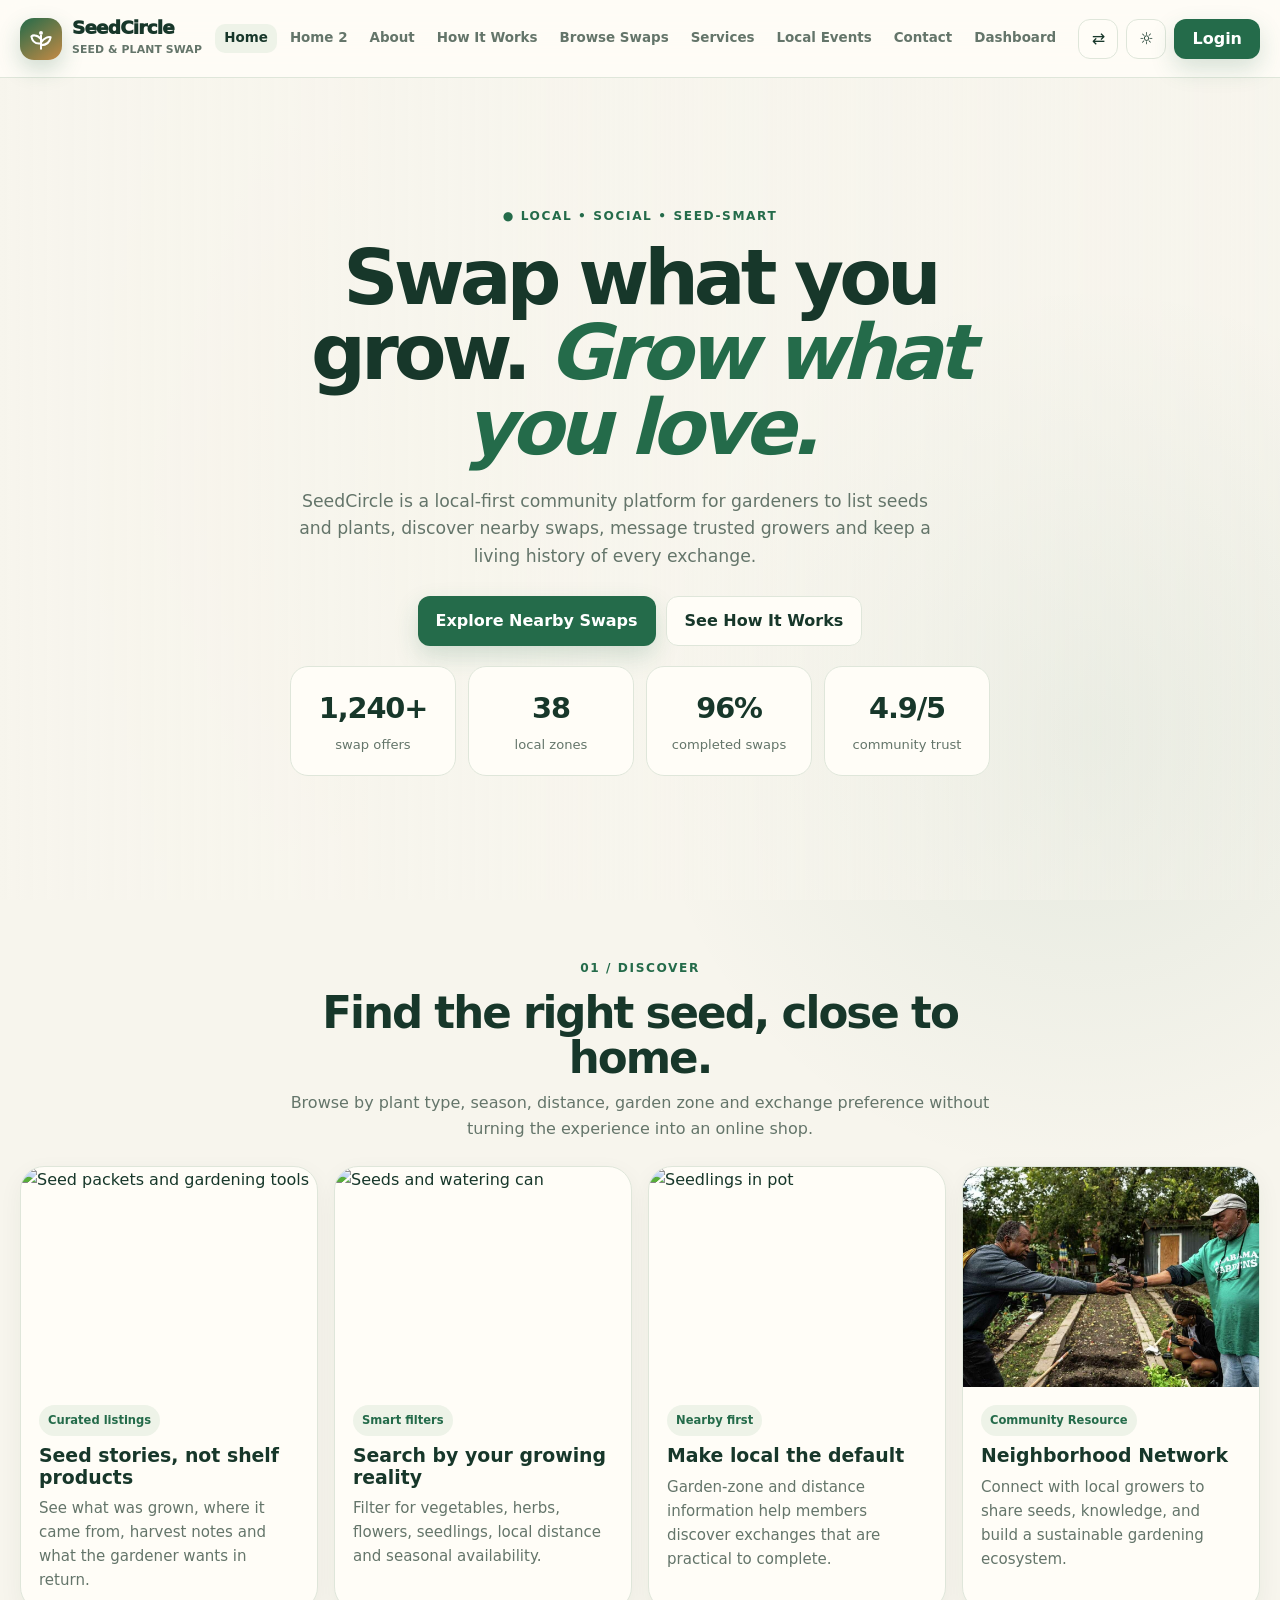
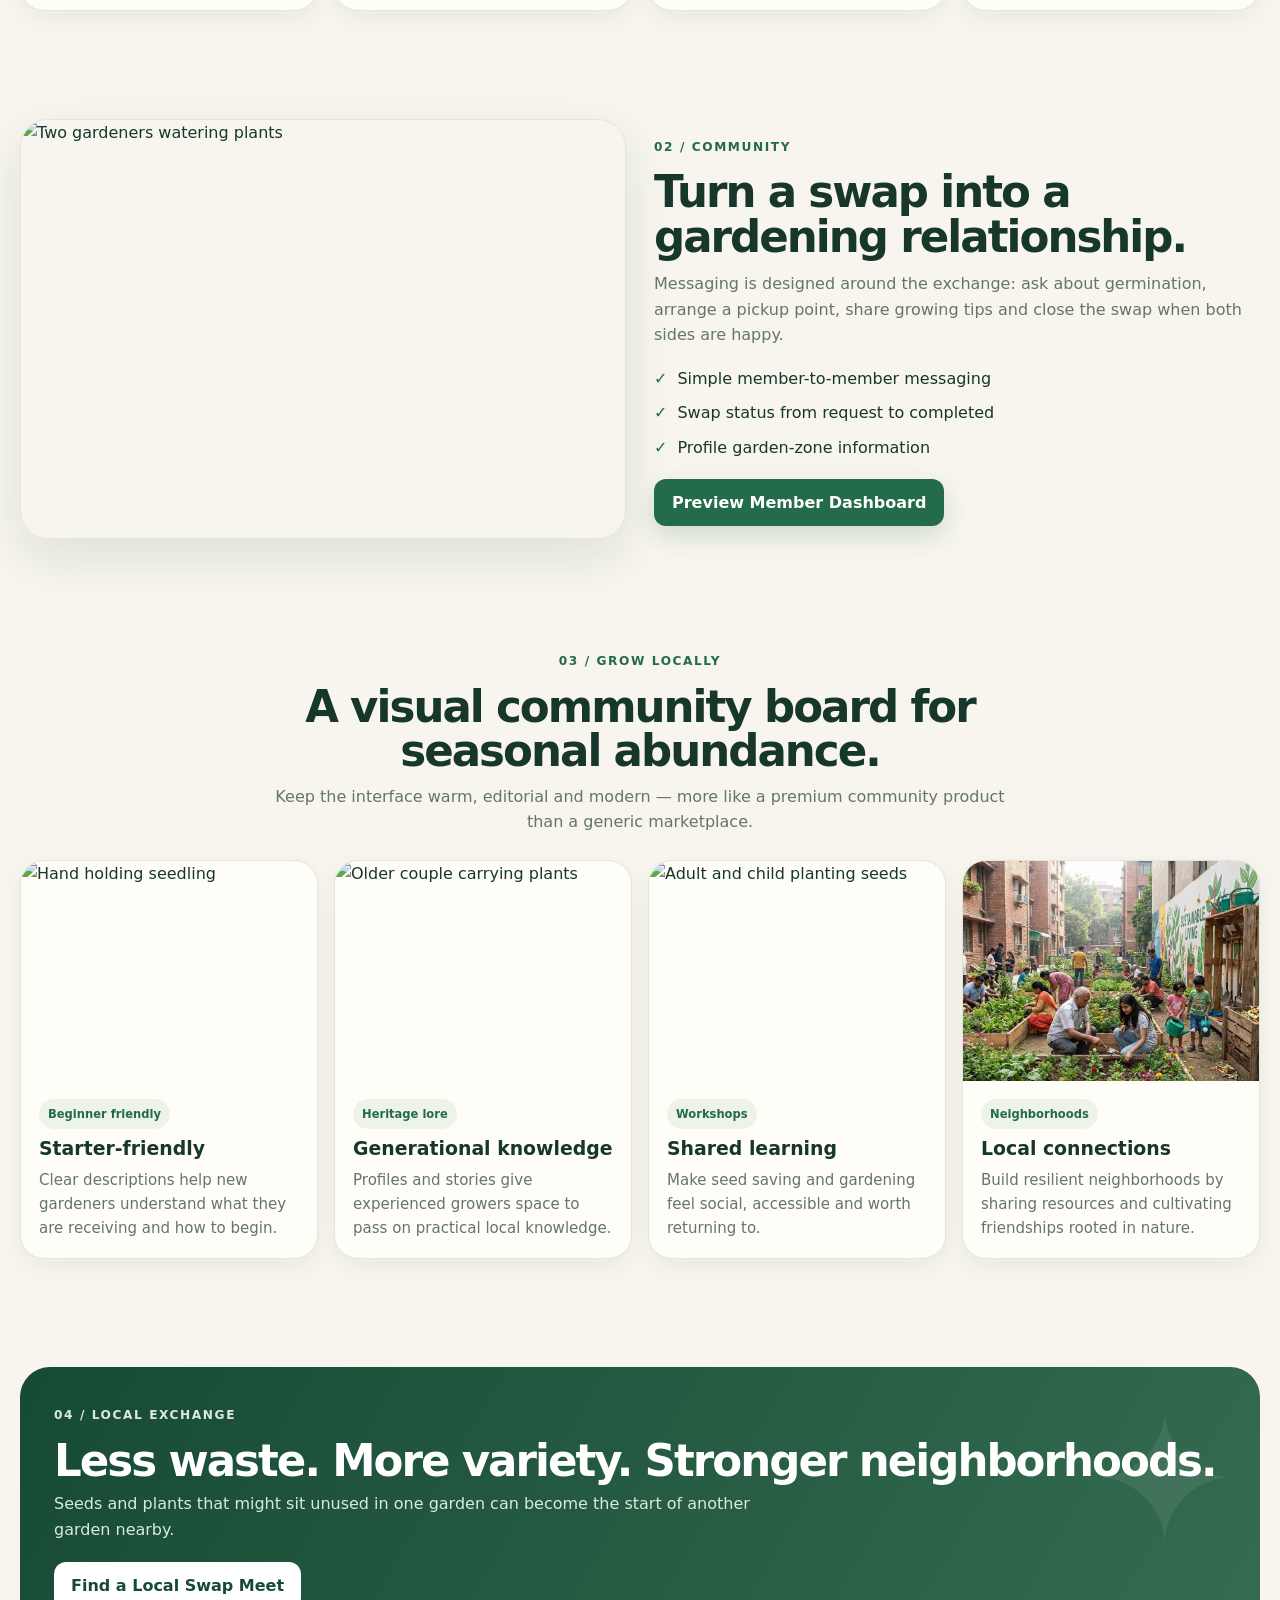
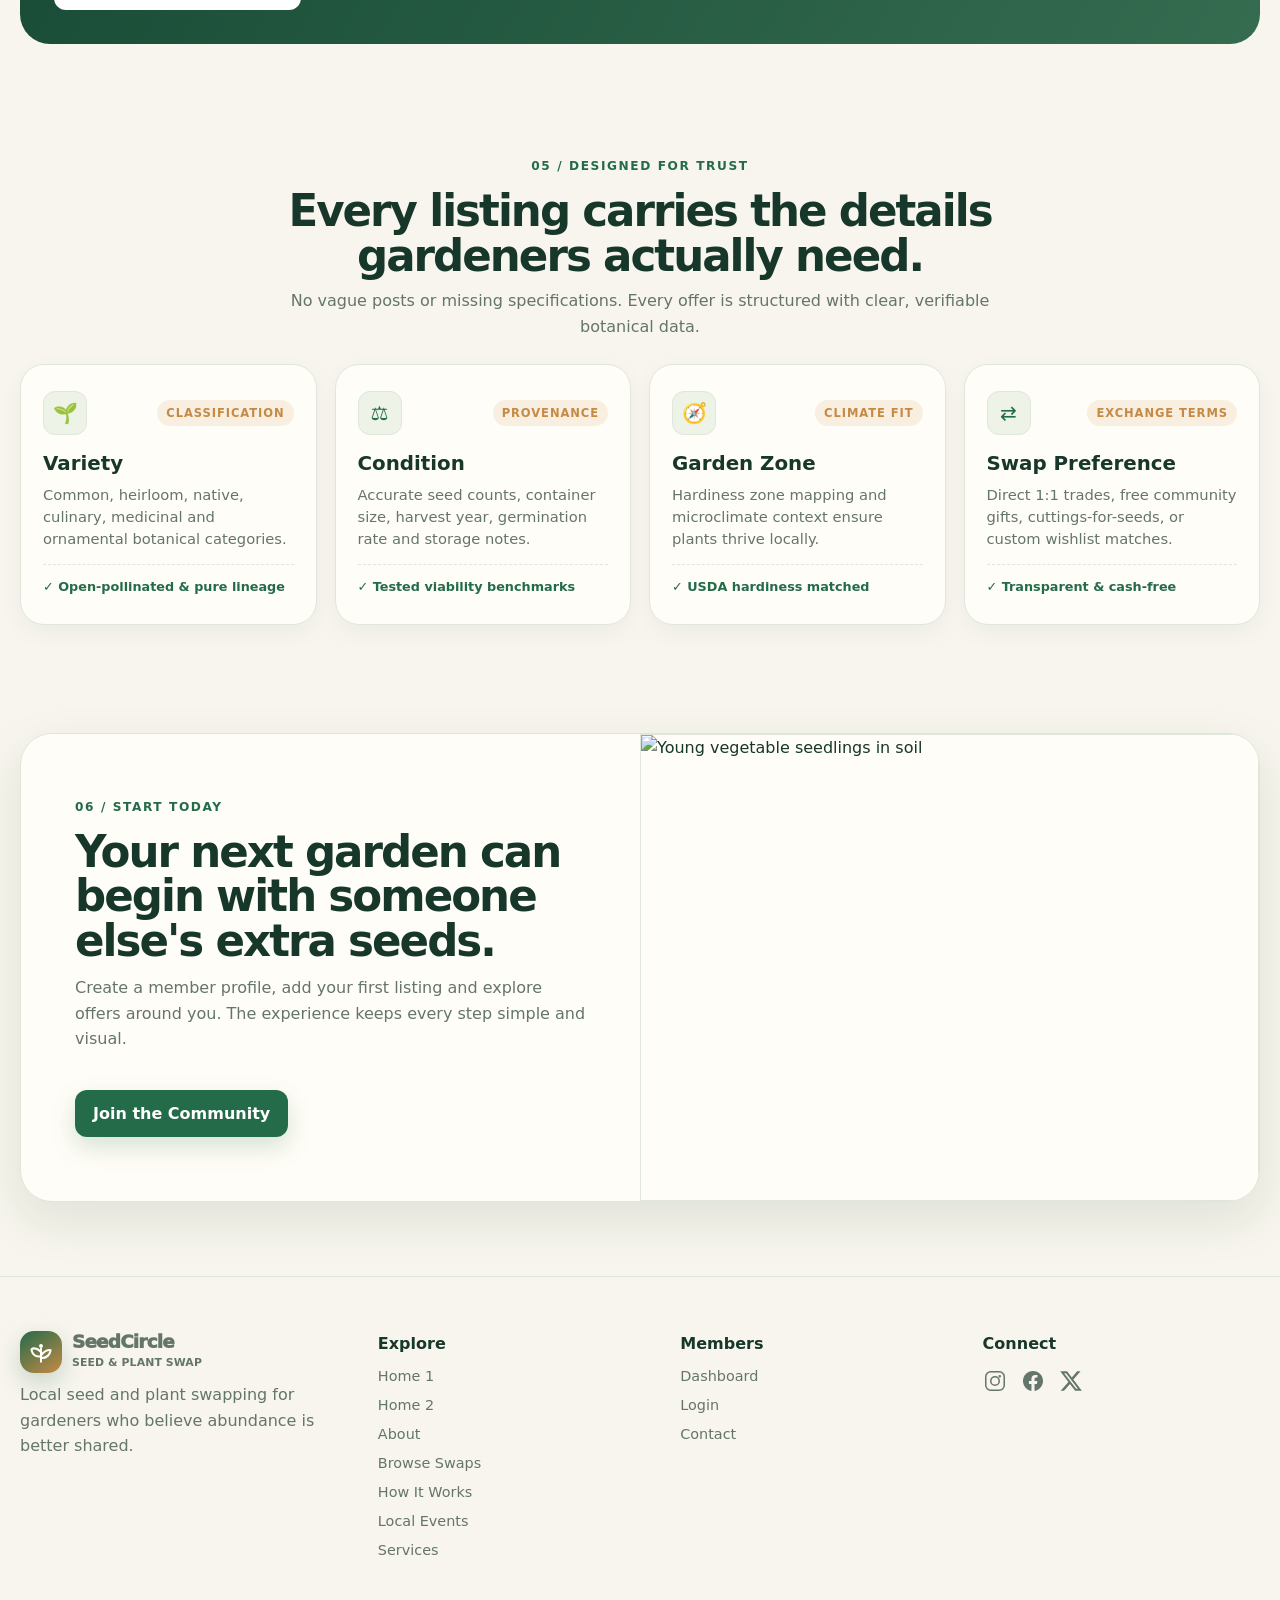
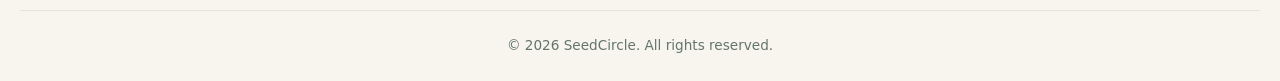
==== commit b8fef669: "4th commit" ====
--- a/index.html
+++ b/index.html
@@ -4,10 +4,10 @@
 <meta charset="UTF-8">
 <meta name="viewport" content="width=device-width, initial-scale=1.0">
 <meta name="theme-color" content="#1d4d3b">
-<meta name="description" content="160 — Local Seed & Plant Swap Community Platform. Discover, swap and grow with nearby gardeners.">
+<meta name="description" content="Local Seed & Plant Swap Community Platform. Discover, swap and grow with nearby gardeners.">
 <link rel="icon" type="image/svg+xml" href="data:image/svg+xml,%3Csvg xmlns='http://www.w3.org/2000/svg' viewBox='0 0 32 32'%3E%3Cdefs%3E%3ClinearGradient id='g' x1='0%25' y1='0%25' x2='100%25' y2='100%25'%3E%3Cstop offset='0%25' stop-color='%23246b4a'/%3E%3Cstop offset='100%25' stop-color='%23c58a45'/%3E%3C/linearGradient%3E%3C/defs%3E%3Crect width='32' height='32' rx='9' fill='url(%23g)'/%3E%3Cpath d='M16 27V12M16 16C11 10 6 12 5 13c1 6 4 9 11 8M16 20c4-6 9-7 11-6-1 6-4 9-11 9' fill='none' stroke='%23ffffff' stroke-width='2.3' stroke-linecap='round' stroke-linejoin='round'/%3E%3Ccircle cx='16' cy='9' r='2.2' fill='%23ffffff'/%3E%3C/svg%3E">
 <link rel="apple-touch-icon" href="data:image/svg+xml,%3Csvg xmlns='http://www.w3.org/2000/svg' viewBox='0 0 32 32'%3E%3Cdefs%3E%3ClinearGradient id='g' x1='0%25' y1='0%25' x2='100%25' y2='100%25'%3E%3Cstop offset='0%25' stop-color='%23246b4a'/%3E%3Cstop offset='100%25' stop-color='%23c58a45'/%3E%3C/linearGradient%3E%3C/defs%3E%3Crect width='32' height='32' rx='9' fill='url(%23g)'/%3E%3Cpath d='M16 27V12M16 16C11 10 6 12 5 13c1 6 4 9 11 8M16 20c4-6 9-7 11-6-1 6-4 9-11 9' fill='none' stroke='%23ffffff' stroke-width='2.3' stroke-linecap='round' stroke-linejoin='round'/%3E%3Ccircle cx='16' cy='9' r='2.2' fill='%23ffffff'/%3E%3C/svg%3E">
-<title>160 — Local Seed & Plant Swap Community</title>
+<title>Local Seed & Plant Swap Community</title>
 <link rel="stylesheet" href="css/style.css">
 
 <style>
@@ -81,7 +81,7 @@
 <div class="hero-copy reveal">
 <span class="eyebrow">● Local • Social • Seed-Smart</span>
 <h1>Swap what you grow. <em style="color:var(--primary)">Grow what you love.</em></h1>
-<p class="lead">160 is a local-first community platform for gardeners to list seeds and plants, discover nearby swaps, message trusted growers and keep a living history of every exchange.</p>
+<p class="lead">SeedCircle is a local-first community platform for gardeners to list seeds and plants, discover nearby swaps, message trusted growers and keep a living history of every exchange.</p>
 <div class="hero-actions"><button class="primary-btn" onclick="go('browse')">Explore Nearby Swaps</button><button class="ghost-btn" onclick="go('how')">See How It Works</button></div>
 <div class="statbar">
 <div class="stat"><strong>1,240+</strong><span>swap offers</span></div><div class="stat"><strong>38</strong><span>local zones</span></div><div class="stat"><strong>96%</strong><span>completed swaps</span></div><div class="stat"><strong>4.9/5</strong><span>community trust</span></div>
--- a/css/style.css
+++ b/css/style.css
@@ -44,7 +44,16 @@
     radial-gradient(circle at 85% 15%, rgba(36, 107, 74, .09), transparent 28rem), var(--bg);
   color: var(--ink);
   line-height: 1.6;
-  overflow-x: hidden
+  overflow-x: hidden;
+}
+
+body.menu-open {
+  overflow: hidden !important;
+}
+
+body.menu-open .topbar {
+  backdrop-filter: none !important;
+  -webkit-backdrop-filter: none !important;
 }
 
 img {
@@ -180,9 +189,11 @@
   background: var(--surface);
   color: var(--ink);
   border-radius: 12px;
-  display: grid;
-  place-items: center;
-  font-size: 1rem
+  display: inline-flex;
+  align-items: center;
+  justify-content: center;
+  font-size: 1rem;
+  box-sizing: border-box;
 }
 
 .contact-btn,
@@ -194,7 +205,22 @@
   border-radius: 12px;
   font-weight: 800;
   transition: .25s;
-  box-shadow: 0 10px 24px rgba(36, 107, 74, .18)
+  box-shadow: 0 10px 24px rgba(36, 107, 74, .18);
+  box-sizing: border-box;
+}
+
+.contact-btn {
+  height: 40px;
+  padding: 0 18px;
+  display: inline-flex;
+  align-items: center;
+  justify-content: center;
+  line-height: 1;
+}
+
+.nav-actions .icon-btn,
+.nav-actions .contact-btn {
+  height: 40px;
 }
 
 .contact-btn:hover,
@@ -562,6 +588,50 @@
 .field:focus {
   border-color: var(--primary);
   box-shadow: 0 0 0 3px rgba(36, 107, 74, .1)
+}
+
+.password-field-wrap {
+  position: relative;
+  display: flex;
+  align-items: center;
+  width: 100%;
+}
+
+.password-field-wrap .field {
+  padding-right: 44px;
+  width: 100%;
+}
+
+[dir="rtl"] .password-field-wrap .field {
+  padding-right: 13px;
+  padding-left: 44px;
+}
+
+.password-toggle-btn {
+  position: absolute;
+  right: 12px;
+  top: 50%;
+  transform: translateY(-50%);
+  background: transparent;
+  border: none;
+  padding: 6px;
+  display: inline-flex;
+  align-items: center;
+  justify-content: center;
+  cursor: pointer;
+  color: var(--muted);
+  transition: color 0.2s ease, transform 0.2s ease;
+  z-index: 2;
+  border-radius: 8px;
+}
+
+[dir="rtl"] .password-toggle-btn {
+  right: auto;
+  left: 12px;
+}
+
+.password-toggle-btn:hover {
+  color: var(--primary);
 }
 
 .swap-grid {
@@ -1616,6 +1686,35 @@
   transform: translateY(-4px);
 }
 
+.form-social-icons {
+  display: flex;
+  justify-content: center;
+  align-items: center;
+  gap: 14px;
+}
+
+.form-social-icons .social-btn {
+  width: 44px;
+  height: 44px;
+  border-radius: 50%;
+  background: var(--surface2);
+  border: 1px solid var(--line);
+  display: inline-flex;
+  align-items: center;
+  justify-content: center;
+  color: var(--ink);
+  transition: transform .22s ease, background .22s ease, color .22s ease, border-color .22s ease, box-shadow .22s ease;
+  text-decoration: none;
+}
+
+.form-social-icons .social-btn:hover {
+  background: var(--primary);
+  color: #ffffff;
+  border-color: var(--primary);
+  transform: translateY(-3px);
+  box-shadow: 0 8px 20px rgba(36, 107, 74, .25);
+}
+
 #scrollToTopBtn {
   position: fixed;
   bottom: 25px;
@@ -1930,6 +2029,12 @@
 
 .app-header h1 {
   margin: 0;
+}
+
+.app-header-actions {
+  display: flex;
+  align-items: center;
+  gap: 10px;
 }
 
 .user-profile {
@@ -2929,25 +3034,32 @@
   .mobile-panel {
     display: none;
     flex-direction: column;
-    padding: 20px 16px 40px;
-    background: var(--surface);
-    border-top: 1px solid var(--line);
-    position: absolute;
-    top: 100%;
-    left: 0;
-    right: 0;
-    max-height: calc(100vh - var(--header));
-    max-height: calc(100dvh - var(--header));
-    overflow-y: auto;
-    -webkit-overflow-scrolling: touch;
-    overscroll-behavior: contain;
+    position: fixed !important;
+    top: var(--header) !important;
+    left: 0 !important;
+    right: 0 !important;
+    bottom: 0 !important;
+    width: 100vw !important;
+    height: calc(100vh - var(--header)) !important;
+    height: calc(100dvh - var(--header)) !important;
+    max-height: calc(100dvh - var(--header)) !important;
+    overflow-y: scroll !important;
+    -webkit-overflow-scrolling: touch !important;
+    touch-action: pan-y !important;
+    overscroll-behavior-y: contain !important;
     scrollbar-width: thin;
     scrollbar-color: var(--line) transparent;
     box-shadow: var(--shadow);
     align-items: center;
     justify-content: flex-start;
     text-align: center;
-    z-index: 999;
+    z-index: 99999 !important;
+    background: var(--surface) !important;
+    border-top: 1px solid var(--line) !important;
+    padding: 14px 16px 40px !important;
+    padding-bottom: calc(60px + env(safe-area-inset-bottom, 24px)) !important;
+    box-sizing: border-box !important;
+    pointer-events: auto !important;
   }
 
   .mobile-panel::-webkit-scrollbar,
@@ -2975,7 +3087,7 @@
     flex-direction: column !important;
     align-items: center !important;
     justify-content: center !important;
-    gap: 12px !important;
+    gap: 7px !important;
     width: 100% !important;
     text-align: center !important;
     margin: 0 auto !important;
@@ -2989,8 +3101,8 @@
     text-align: center !important;
     width: 100% !important;
     max-width: 280px !important;
-    padding: 11px 16px !important;
-    font-size: 1.05rem !important;
+    padding: 8px 14px !important;
+    font-size: 0.98rem !important;
     font-weight: 800 !important;
     border-radius: 12px !important;
     margin: 0 auto !important;
@@ -3001,8 +3113,8 @@
     display: flex !important;
     justify-content: center !important;
     align-items: center !important;
-    gap: 16px !important;
-    margin: 16px auto !important;
+    gap: 14px !important;
+    margin: 12px auto !important;
     width: 100% !important;
     flex-shrink: 0 !important;
   }
@@ -3021,10 +3133,10 @@
   .mobile-panel .contact-btn {
     width: 100% !important;
     max-width: 250px !important;
-    height: 40px !important;
+    height: 42px !important;
     padding: 0 18px !important;
     border-radius: 12px !important;
-    margin: 0 auto !important;
+    margin: 0 auto 30px !important;
     display: flex !important;
     align-items: center !important;
     justify-content: center !important;
@@ -3084,7 +3196,7 @@
 }
 
 .sidebar-user-profile {
-  display: none;
+  display: flex;
   align-items: center;
   gap: 12px;
   padding: 10px 14px;
@@ -3149,7 +3261,17 @@
   }
 
   .app-header .app-header-actions {
-    display: none !important;
+    display: flex !important;
+    align-items: center;
+    gap: 8px;
+    margin-left: auto;
+  }
+
+  .app-header .app-header-actions .icon-btn {
+    width: 38px;
+    height: 38px;
+    border-radius: 10px;
+    font-size: 1.05rem;
   }
 
   .dash-tab-title {
@@ -3162,6 +3284,59 @@
 
   .sidebar-user-profile {
     display: flex !important;
+  }
+
+  /* Mobile: Profile Banner Card one-by-one alignment and equal button sizes */
+  .profile-banner-card {
+    flex-direction: column !important;
+    align-items: center !important;
+    text-align: center !important;
+    padding: 24px 16px !important;
+    gap: 16px !important;
+  }
+
+  .profile-banner-left {
+    flex-direction: column !important;
+    align-items: center !important;
+    text-align: center !important;
+    gap: 14px !important;
+    width: 100% !important;
+  }
+
+  .profile-banner-meta {
+    text-align: center !important;
+    width: 100% !important;
+  }
+
+  .profile-banner-meta h2,
+  .profile-banner-meta p {
+    text-align: center !important;
+  }
+
+  .profile-banner-badges {
+    justify-content: center !important;
+  }
+
+  .profile-banner-actions {
+    flex-direction: column !important;
+    width: 100% !important;
+    align-items: center !important;
+    gap: 10px !important;
+    margin-top: 6px !important;
+  }
+
+  .profile-banner-actions button {
+    width: 100% !important;
+    max-width: 260px !important;
+    height: 44px !important;
+    padding: 0 20px !important;
+    display: inline-flex !important;
+    align-items: center !important;
+    justify-content: center !important;
+    box-sizing: border-box !important;
+    font-size: 0.92rem !important;
+    border-radius: 12px !important;
+    margin: 0 auto !important;
   }
 }
 
